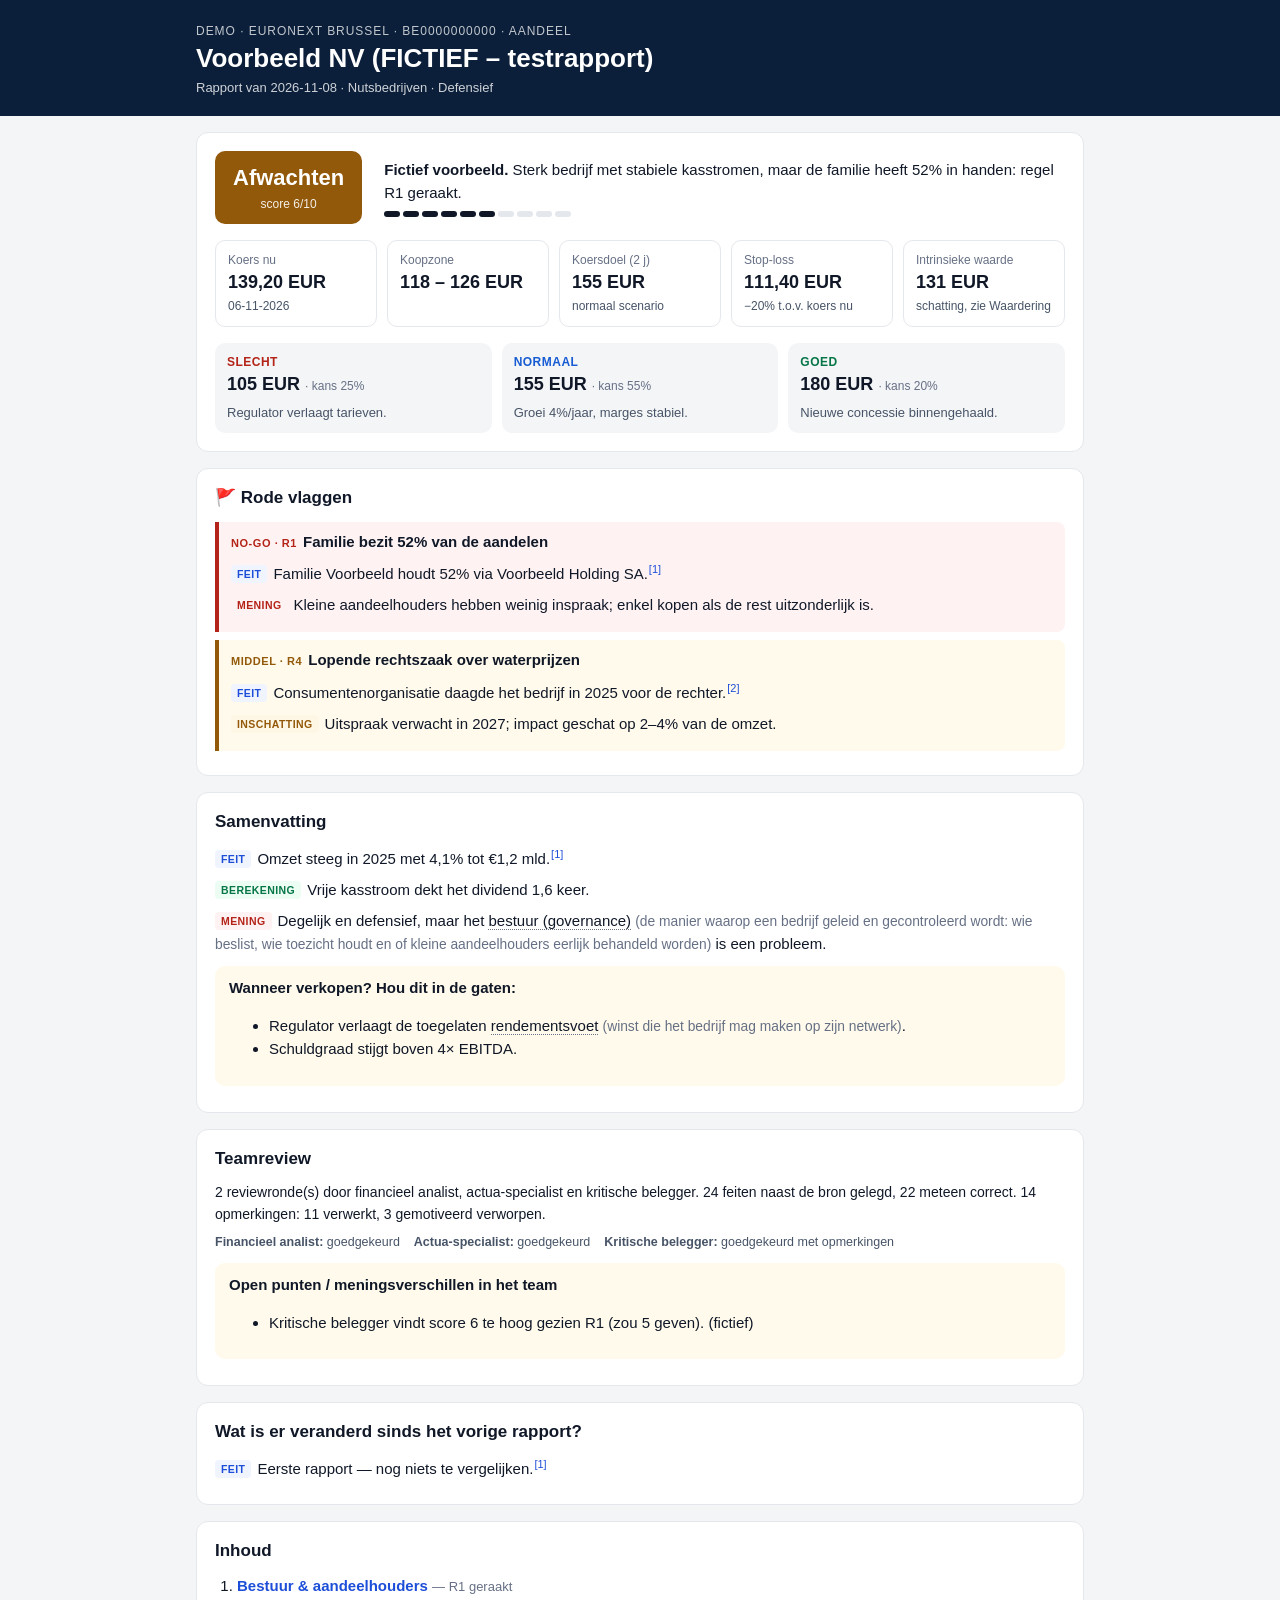
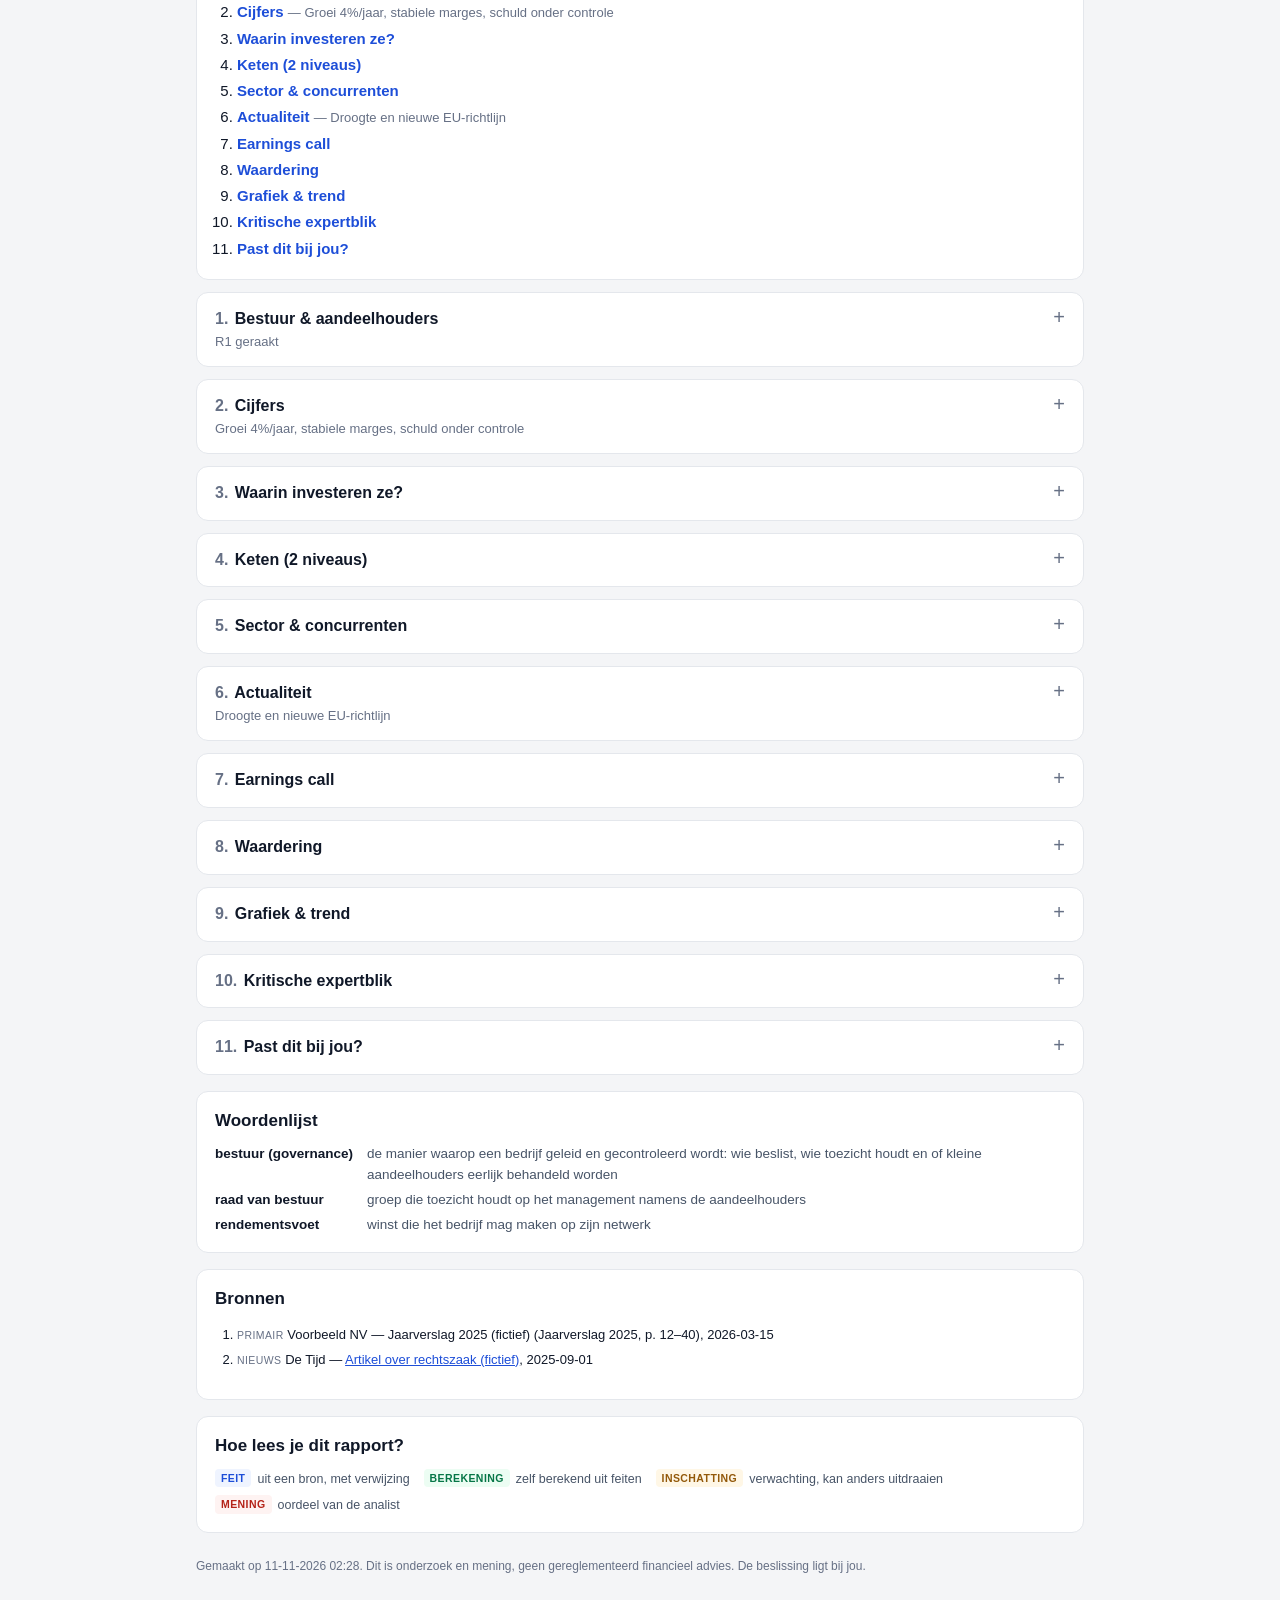
==== voorbeelden/demo/rapport.html @ fdcf8feb "Woordenlijst-bug hersteld (tabelrijen werden als termen gelezen); feedback Sofina genoteerd; voorste" ====
<!doctype html>
<html lang="nl">
<head>
<meta charset="utf-8">
<meta name="viewport" content="width=device-width, initial-scale=1">
<title>Voorbeeld NV (FICTIEF – testrapport) – rapport 2026-11-08</title>
<style>:root {
  --bg: #f4f5f7;
  --vlak: #ffffff;
  --inkt: #101828;
  --inkt-2: #475467;
  --inkt-3: #667085;
  --rand: #e4e7ec;
  --kop: #0b1f3a;
  --accent: #1d4ed8;
  --feit: #1d4ed8;      --feit-bg: #eff4ff;
  --berek: #067647;     --berek-bg: #ecfdf3;
  --inschat: #93590a;   --inschat-bg: #fff7e6;
  --mening: #b42318;    --mening-bg: #fef3f2;
  --kopen: #067647; --houden: #175cd3; --verkopen: #b42318; --afwachten: #93590a; --onvoldoende: #475467;
  --nogo: #b42318; --hoog: #c4320a; --middel: #93590a; --info: #475467;
  --g-raster: #eaecf0; --g-as: #667085;
}
* { box-sizing: border-box; }
html { -webkit-text-size-adjust: 100%; }
body {
  margin: 0; background: var(--bg); color: var(--inkt);
  font: 15px/1.55 -apple-system, BlinkMacSystemFont, "Segoe UI", Roboto, "Helvetica Neue", Arial, sans-serif;
  font-variant-numeric: tabular-nums;
}
a { color: var(--accent); }
.pagina { max-width: 920px; margin: 0 auto; padding: 0 16px 48px; }

/* Kop */
.kop { background: var(--kop); color: #fff; padding: 22px 0 18px; }
.kop .pagina { padding-bottom: 0; }
.kop .ticker { font-size: 12px; letter-spacing: .08em; text-transform: uppercase; opacity: .75; }
.kop h1 { margin: 2px 0 4px; font-size: 26px; line-height: 1.2; font-weight: 650; }
.kop .sub { font-size: 13px; opacity: .8; }

/* Adviesblok */
.advies { display: grid; grid-template-columns: auto 1fr; gap: 16px 22px; align-items: center;
  background: var(--vlak); border: 1px solid var(--rand); border-radius: 12px; padding: 18px; margin-top: -1px; margin-top: 16px; }
.oordeel { font-size: 22px; font-weight: 700; color: #fff; padding: 10px 18px; border-radius: 10px; text-align: center; min-width: 140px; }
.oordeel small { display: block; font-size: 12px; font-weight: 500; opacity: .9; }
.oordeel.Kopen { background: var(--kopen); } .oordeel.Houden { background: var(--houden); }
.oordeel.Verkopen { background: var(--verkopen); } .oordeel.Afwachten { background: var(--afwachten); }
.oordeel.Onvoldoende { background: var(--onvoldoende); }
.advies .reden { font-size: 15px; }
.score { display: flex; gap: 3px; margin-top: 6px; }
.score i { width: 16px; height: 6px; border-radius: 3px; background: var(--rand); }
.score i.aan { background: var(--inkt); }
.cijferrij { grid-column: 1 / -1; display: grid; grid-template-columns: repeat(auto-fit, minmax(130px, 1fr)); gap: 10px; }
.tegel { border: 1px solid var(--rand); border-radius: 10px; padding: 10px 12px; }
.tegel .n { font-size: 12px; color: var(--inkt-3); }
.tegel .w { font-size: 18px; font-weight: 650; }
.tegel .t { font-size: 12px; color: var(--inkt-2); }
.scenarios { grid-column: 1 / -1; display: grid; grid-template-columns: repeat(3, 1fr); gap: 10px; }
.scenario { border-radius: 10px; padding: 10px 12px; background: var(--bg); }
.scenario .n { font-size: 12px; font-weight: 650; text-transform: uppercase; letter-spacing: .04em; }
.scenario.Slecht .n { color: var(--verkopen); } .scenario.Normaal .n { color: var(--houden); } .scenario.Goed .n { color: var(--kopen); }
.scenario .w { font-size: 18px; font-weight: 650; }
.scenario p { margin: 4px 0 0; font-size: 13px; color: var(--inkt-2); }

/* Blokken */
.kaart { background: var(--vlak); border: 1px solid var(--rand); border-radius: 12px; padding: 16px 18px; margin-top: 16px; }
.kaart > h2 { margin: 0 0 10px; font-size: 17px; }
.vlaggen .vlag { border-left: 4px solid var(--info); padding: 8px 12px; margin: 8px 0; background: #fafafa; border-radius: 0 8px 8px 0; }
.vlag.nogo { border-color: var(--nogo); background: #fef3f2; } .vlag.hoog { border-color: var(--hoog); background: #fff6ed; }
.vlag.middel { border-color: var(--middel); background: #fffaeb; }
.vlag .t { font-weight: 650; }
.vlag .e { font-size: 11px; font-weight: 700; text-transform: uppercase; letter-spacing: .05em; margin-right: 6px; }
.vlag.nogo .e { color: var(--nogo); } .vlag.hoog .e { color: var(--hoog); } .vlag.middel .e { color: var(--middel); } .vlag.info .e { color: var(--info); }
.geen-vlag { color: var(--berek); font-weight: 600; }

details.sectie { background: var(--vlak); border: 1px solid var(--rand); border-radius: 12px; margin-top: 12px; }
details.sectie > summary { cursor: pointer; list-style: none; padding: 14px 18px; font-weight: 650; font-size: 16px; display: flex; justify-content: space-between; gap: 12px; }
details.sectie > summary::-webkit-details-marker { display: none; }
details.sectie > summary::after { content: "+"; color: var(--inkt-3); font-weight: 400; font-size: 20px; line-height: 1; }
details.sectie[open] > summary::after { content: "–"; }
details.sectie > summary .kort { font-weight: 400; font-size: 13px; color: var(--inkt-3); display: block; }
details.sectie .inhoud { padding: 0 18px 16px; }

p.blok, li.blok { margin: 8px 0; }
ul.blokken { padding-left: 0; list-style: none; margin: 8px 0; }
ul.blokken li { padding-left: 0; }
.lab { display: inline-block; font-size: 10.5px; font-weight: 700; letter-spacing: .04em; text-transform: uppercase;
  padding: 1px 6px; border-radius: 4px; margin-right: 6px; vertical-align: 1px; }
.lab.feit { color: var(--feit); background: var(--feit-bg); }
.lab.berekening { color: var(--berek); background: var(--berek-bg); }
.lab.inschatting { color: var(--inschat); background: var(--inschat-bg); }
.lab.mening { color: var(--mening); background: var(--mening-bg); }
.blok.mening, .blok.inschatting { font-style: normal; }
a.ref { font-size: 11px; vertical-align: super; text-decoration: none; margin-left: 1px; }
a.ref::before { content: "["; } a.ref::after { content: "]"; }
.term { border-bottom: 1px dotted var(--inkt-3); }
.uitleg { color: var(--inkt-3); font-size: .92em; }
.kader { border-radius: 10px; padding: 10px 14px; margin: 10px 0; background: var(--feit-bg); }
.kader.waarschuwing { background: #fffaeb; } .kader.mening { background: var(--mening-bg); }
.kader .t { font-weight: 650; }
.kerncijfers { display: grid; grid-template-columns: repeat(auto-fit, minmax(150px, 1fr)); gap: 10px; margin: 10px 0; }
.trend.op { color: var(--berek); } .trend.neer { color: var(--mening); } .trend.gelijk { color: var(--inkt-3); }

table { border-collapse: collapse; width: 100%; font-size: 13.5px; }
th, td { text-align: right; padding: 6px 8px; border-bottom: 1px solid var(--rand); white-space: nowrap; }
th:first-child, td:first-child { text-align: left; white-space: normal; }
th { font-weight: 600; color: var(--inkt-2); font-size: 12.5px; }
.tabelwrap { overflow-x: auto; margin: 10px 0; }
.tabel-titel, .grafiek-titel { font-weight: 650; font-size: 14px; margin: 14px 0 4px; }
.bijschrift { font-size: 12px; color: var(--inkt-3); margin-top: 2px; }

/* Grafieken */
.grafiek-svg { width: 100%; max-width: 640px; height: auto; display: block; }
.g-raster { stroke: var(--g-raster); stroke-width: 1; }
.g-nul { stroke: var(--inkt-3); stroke-width: 1; }
.g-as { fill: var(--g-as); font-size: 13px; }
.g-ref { fill: var(--inkt-2); font-size: 13px; }
.g-legende { display: flex; flex-wrap: wrap; gap: 14px; font-size: 12.5px; color: var(--inkt-2); margin-top: 4px; }
.g-legende i { display: inline-block; width: 10px; height: 10px; border-radius: 3px; margin-right: 5px; vertical-align: -1px; }
details.g-tabel summary { font-size: 12px; color: var(--accent); cursor: pointer; margin-top: 4px; }

/* Bronnen */
ol.bronnen { padding-left: 22px; font-size: 13px; }
ol.bronnen li { margin: 4px 0; word-break: break-word; }
ol.bronnen .type { font-size: 10.5px; text-transform: uppercase; color: var(--inkt-3); letter-spacing: .04em; }
.legende-labels { font-size: 12.5px; color: var(--inkt-2); display: flex; flex-wrap: wrap; gap: 6px 14px; }
.voet { font-size: 12px; color: var(--inkt-3); margin-top: 24px; }

@media (max-width: 600px) {
  body { font-size: 14.5px; }
  .kop h1 { font-size: 22px; }
  .advies { grid-template-columns: 1fr; }
  .oordeel { min-width: 0; }
  .scenarios { grid-template-columns: 1fr; }
  .kaart, details.sectie > summary, details.sectie .inhoud { padding-left: 14px; padding-right: 14px; }
}
@media print {
  body { background: #fff; font-size: 11.5px; }
  .kop { -webkit-print-color-adjust: exact; print-color-adjust: exact; }
  .kaart, details.sectie, .advies { border-color: #d0d5dd; }
  .kop { margin: 0; }
  details.g-tabel { display: none; }
  .pagina { max-width: none; }
}

/* Structuur */
.tussentitel { font-size: 14.5px; margin: 18px 0 6px; padding-bottom: 4px; border-bottom: 1px solid var(--rand); color: var(--kop); }
details.sectie > summary .nr { color: var(--inkt-3); font-weight: 600; margin-right: 2px; }
.inhoudstafel ol { margin: 0; padding-left: 22px; }
.inhoudstafel li { margin: 3px 0; }
.inhoudstafel a { text-decoration: none; font-weight: 600; }
.inhoudstafel .kort { color: var(--inkt-3); font-size: 13px; }
@media print {
  .kaart > h2, .tussentitel, .grafiek-titel, .tabel-titel { break-after: avoid; }
  details.sectie > summary { font-size: 17px; border-bottom: 2px solid var(--kop); margin: 0 18px; padding: 14px 0 6px; }
  details.sectie > summary::after { content: none; }
  details.sectie .inhoud { padding-top: 8px; }
  p, li { orphans: 1; widows: 1; }
}
dl.woorden { margin: 0; display: grid; grid-template-columns: max-content 1fr; gap: 4px 14px; font-size: 13.5px; }
dl.woorden dt { font-weight: 650; } dl.woorden dd { margin: 0; color: var(--inkt-2); }
@media (max-width: 600px) { dl.woorden { grid-template-columns: 1fr; } dl.woorden dd { margin-bottom: 6px; } }
</style>
</head>
<body><header class="kop"><div class="pagina">
  <div class="ticker">DEMO · Euronext Brussel · BE0000000000 · AANDEEL</div>
  <h1>Voorbeeld NV (FICTIEF – testrapport)</h1>
  <div class="sub">Rapport van 2026-11-08 · Nutsbedrijven · Defensief</div>
</div></header>

<main class="pagina">
  <section class="advies">
    <div class="oordeel Afwachten">Afwachten<small>score 6/10</small></div>
    <div>
      <div class="reden"><strong>Fictief voorbeeld.</strong> Sterk bedrijf met stabiele kasstromen, maar de familie heeft 52% in handen: regel R1 geraakt.</div><div class="score" aria-label="score 6 op 10"><i class="aan"></i><i class="aan"></i><i class="aan"></i><i class="aan"></i><i class="aan"></i><i class="aan"></i><i class=""></i><i class=""></i><i class=""></i><i class=""></i></div>
    </div>
    <div class="cijferrij"><div class="tegel"><div class="n">Koers nu</div><div class="w">139,20 EUR</div><div class="t">06-11-2026</div></div><div class="tegel"><div class="n">Koopzone</div><div class="w">118 – 126 EUR</div></div><div class="tegel"><div class="n">Koersdoel (2 j)</div><div class="w">155 EUR</div><div class="t">normaal scenario</div></div><div class="tegel"><div class="n">Stop-loss</div><div class="w">111,40 EUR</div><div class="t">−20% t.o.v. koers nu</div></div><div class="tegel"><div class="n">Intrinsieke waarde</div><div class="w">131 EUR</div><div class="t">schatting, zie Waardering</div></div>
    </div>
    <div class="scenarios">
      <div class="scenario Slecht"><div class="n">Slecht</div><div class="w">105 EUR <small style="font-size:12px;font-weight:500;color:var(--inkt-3)">· kans 25%</small></div><p>Regulator verlaagt tarieven.</p></div>
      <div class="scenario Normaal"><div class="n">Normaal</div><div class="w">155 EUR <small style="font-size:12px;font-weight:500;color:var(--inkt-3)">· kans 55%</small></div><p>Groei 4%/jaar, marges stabiel.</p></div>
      <div class="scenario Goed"><div class="n">Goed</div><div class="w">180 EUR <small style="font-size:12px;font-weight:500;color:var(--inkt-3)">· kans 20%</small></div><p>Nieuwe concessie binnengehaald.</p></div>
    </div>
  </section>

  <section class="pdf-blok kaart vlaggen">
    <h2>🚩 Rode vlaggen</h2>
      <div class="vlag nogo">
        <div><span class="e">No-go · R1</span><span class="t">Familie bezit 52% van de aandelen</span></div><p class="blok feit"><span class="lab feit">Feit</span>Familie Voorbeeld houdt 52% via Voorbeeld Holding SA.<a class="ref" href="#bron-1">1</a></p><p class="blok mening"><span class="lab mening">Mening</span>Kleine aandeelhouders hebben weinig inspraak; enkel kopen als de rest uitzonderlijk is.</p>
      </div>
      <div class="vlag middel">
        <div><span class="e">Middel · R4</span><span class="t">Lopende rechtszaak over waterprijzen</span></div><p class="blok feit"><span class="lab feit">Feit</span>Consumentenorganisatie daagde het bedrijf in 2025 voor de rechter.<a class="ref" href="#bron-2">2</a></p><p class="blok inschatting"><span class="lab inschatting">Inschatting</span>Uitspraak verwacht in 2027; impact geschat op 2–4% van de omzet.</p>
      </div>
  </section>

  <section class="pdf-blok kaart">
    <h2>Samenvatting</h2><p class="blok feit"><span class="lab feit">Feit</span>Omzet steeg in 2025 met 4,1% tot €1,2 mld.<a class="ref" href="#bron-1">1</a></p><p class="blok berekening"><span class="lab berekening">Berekening</span>Vrije kasstroom dekt het dividend 1,6 keer.</p><p class="blok mening"><span class="lab mening">Mening</span>Degelijk en defensief, maar het <span class="term">bestuur (governance)</span> <span class="uitleg">(de manier waarop een bedrijf geleid en gecontroleerd wordt: wie beslist, wie toezicht houdt en of kleine aandeelhouders eerlijk behandeld worden)</span> is een probleem.</p>
    <div class="kader waarschuwing"><div class="t">Wanneer verkopen? Hou dit in de gaten:</div>
      <ul><li>Regulator verlaagt de toegelaten <span class="term">rendementsvoet</span> <span class="uitleg">(winst die het bedrijf mag maken op zijn netwerk)</span>.</li><li>Schuldgraad stijgt boven 4× EBITDA.</li></ul></div>
  </section>
  <section class="pdf-blok kaart">
    <h2>Teamreview</h2>
    <p class="blok" style="font-size:14px">2 reviewronde(s) door financieel analist, actua-specialist en kritische belegger. 24 feiten naast de bron gelegd, 22 meteen correct.
    14 opmerkingen: 11 verwerkt, 3 gemotiveerd verworpen.</p>
    <div class="legende-labels"><span><strong>Financieel analist:</strong> goedgekeurd</span><span><strong>Actua-specialist:</strong> goedgekeurd</span><span><strong>Kritische belegger:</strong> goedgekeurd met opmerkingen</span></div>
    <div class="kader waarschuwing"><div class="t">Open punten / meningsverschillen in het team</div><ul><li>Kritische belegger vindt score 6 te hoog gezien R1 (zou 5 geven). (fictief)</li></ul></div>
  </section>
  <section class="pdf-blok kaart">
    <h2>Wat is er veranderd sinds het vorige rapport?</h2><p class="blok feit"><span class="lab feit">Feit</span>Eerste rapport — nog niets te vergelijken.<a class="ref" href="#bron-1">1</a></p>
  </section>

  <nav class="pdf-blok kaart inhoudstafel">
    <h2>Inhoud</h2>
    <ol><li><a href="#bestuur">Bestuur &amp; aandeelhouders</a> <span class="kort">— R1 geraakt</span></li><li><a href="#cijfers">Cijfers</a> <span class="kort">— Groei 4%/jaar, stabiele marges, schuld onder controle</span></li><li><a href="#investeringen">Waarin investeren ze?</a></li><li><a href="#keten">Keten (2 niveaus)</a></li><li><a href="#sector">Sector &amp; concurrenten</a></li><li><a href="#actualiteit">Actualiteit</a> <span class="kort">— Droogte en nieuwe EU-richtlijn</span></li><li><a href="#earnings_call">Earnings call</a></li><li><a href="#waardering">Waardering</a></li><li><a href="#techniek">Grafiek &amp; trend</a></li><li><a href="#expert">Kritische expertblik</a></li><li><a href="#profiel">Past dit bij jou?</a></li>
    </ol>
  </nav>
  <details class="sectie pdf-blok" id="bestuur">
    <summary><span><span class="nr">1.</span> Bestuur &amp; aandeelhouders<span class="kort">R1 geraakt</span></span></summary>
    <div class="inhoud">
        <div class="tabel-titel">Aandeelhoudersstructuur<a class="ref" href="#bron-1">1</a></div>
        <div class="tabelwrap"><table>
          <thead><tr><th>Aandeelhouder</th><th>Kapitaal %</th><th>Stemrecht %</th></tr></thead>
          <tbody><tr><td>Familie Voorbeeld<div class="bijschrift">via Voorbeeld Holding SA</div></td><td>52</td><td>52</td></tr><tr><td>Eigen aandelen</td><td>3,10</td><td>0</td></tr><tr><td>Vrij verhandelbaar</td><td>44,90</td><td></td></tr></tbody>
        </table></div><div class="kader waarschuwing"><div class="t">Regel R1 (> 49%): GERAAKT</div>Grootste aandeelhouder 52% · top 3 samen 52% kapitaal / 52% stemrecht.</div><p class="blok">De familie controleert het bedrijf via een niet-genoteerde holding.</p><p class="blok feit"><span class="lab feit">Feit</span>CEO-vergoeding €2,1 mln in 2025 (+5%).<a class="ref" href="#bron-1">1</a></p><p class="blok feit"><span class="lab feit">Feit</span>De <span class="term">raad van bestuur</span> <span class="uitleg">(groep die toezicht houdt op het management namens de aandeelhouders)</span> telt 3 onafhankelijke leden. (fictief)<a class="ref" href="#bron-1">1</a></p>
    </div>
  </details>
  <details class="sectie pdf-blok" id="cijfers">
    <summary><span><span class="nr">2.</span> Cijfers<span class="kort">Groei 4%/jaar, stabiele marges, schuld onder controle</span></span></summary>
    <div class="inhoud"><p class="blok mening"><span class="lab mening">Mening</span><strong>Kern:</strong> voorspelbaar bedrijf met trage maar stabiele groei. (fictief)</p><h3 class="tussentitel pdf-blok pdf-klein">Omzet &amp; groei</h3><div class="kerncijfers">
      <div class="tegel">
        <div class="n">Omzet 2025</div>
        <div class="w">€1,2 mld <span class="trend op">▲</span><a class="ref" href="#bron-1">1</a></div><div class="t"><span class="lab feit">Feit</span>+4,1%</div>
      </div>
      <div class="tegel">
        <div class="n">Nettomarge</div>
        <div class="w">14% <span class="trend gelijk">▬</span></div><div class="t"><span class="lab berekening">Berekening</span>winst / omzet</div>
      </div>
    </div><div class="grafiek-blok">
    <div class="grafiek-titel">Omzet en nettowinst (mln EUR)<a class="ref" href="#bron-1">1</a></div>
    <svg viewBox="0 0 480 270" role="img" aria-label="Omzet en nettowinst (mln EUR)" class="grafiek-svg"><line x1="52" x2="470" y1="240.0" y2="240.0" class="g-raster"/><text x="46" y="244.0" text-anchor="end" class="g-as">-250</text><line x1="52" x2="470" y1="202.0" y2="202.0" class="g-raster"/><text x="46" y="206.0" text-anchor="end" class="g-as">0</text><line x1="52" x2="470" y1="164.0" y2="164.0" class="g-raster"/><text x="46" y="168.0" text-anchor="end" class="g-as">250</text><line x1="52" x2="470" y1="126.0" y2="126.0" class="g-raster"/><text x="46" y="130.0" text-anchor="end" class="g-as">500</text><line x1="52" x2="470" y1="88.0" y2="88.0" class="g-raster"/><text x="46" y="92.0" text-anchor="end" class="g-as">750</text><line x1="52" x2="470" y1="50.0" y2="50.0" class="g-raster"/><text x="46" y="54.0" text-anchor="end" class="g-as">1 000</text><line x1="52" x2="470" y1="12.0" y2="12.0" class="g-raster"/><text x="46" y="16.0" text-anchor="end" class="g-as">1 250</text><line x1="52" x2="470" y1="202.0" y2="202.0" class="g-nul"/><path d="M64.8,202.0 V52.5 Q64.8,48.5 68.8,48.5 H88.8 Q92.8,48.5 92.8,52.5 V202.0 Z" fill="#2a78d6"><title>Omzet 2021: 1 010 mln EUR</title></path><path d="M94.8,202.0 V183.2 Q94.8,179.2 98.8,179.2 H118.8 Q122.8,179.2 122.8,183.2 V202.0 Z" fill="#eb6834"><title>Nettowinst 2021: 150 mln EUR</title></path><path d="M148.4,202.0 V44.9 Q148.4,40.9 152.4,40.9 H172.4 Q176.4,40.9 176.4,44.9 V202.0 Z" fill="#2a78d6"><title>Omzet 2022: 1 060 mln EUR</title></path><path d="M178.4,202.0 V202.0 Q178.4,205.0 181.4,205.0 H203.4 Q206.4,205.0 206.4,202.0 V202.0 Z" fill="#eb6834"><title>Nettowinst 2022: -20 mln EUR</title></path><path d="M232.0,202.0 V38.0 Q232.0,34.0 236.0,34.0 H256.0 Q260.0,34.0 260.0,38.0 V202.0 Z" fill="#2a78d6"><title>Omzet 2023: 1 105 mln EUR</title></path><path d="M262.0,202.0 V181.7 Q262.0,177.7 266.0,177.7 H286.0 Q290.0,177.7 290.0,181.7 V202.0 Z" fill="#eb6834"><title>Nettowinst 2023: 160 mln EUR</title></path><path d="M315.6,202.0 V30.7 Q315.6,26.7 319.6,26.7 H339.6 Q343.6,26.7 343.6,30.7 V202.0 Z" fill="#2a78d6"><title>Omzet 2024: 1 153 mln EUR</title></path><path d="M345.6,202.0 V180.9 Q345.6,176.9 349.6,176.9 H369.6 Q373.6,176.9 373.6,180.9 V202.0 Z" fill="#eb6834"><title>Nettowinst 2024: 165 mln EUR</title></path><path d="M399.2,202.0 V23.6 Q399.2,19.6 403.2,19.6 H423.2 Q427.2,19.6 427.2,23.6 V202.0 Z" fill="#2a78d6"><title>Omzet 2025: 1 200 mln EUR</title></path><path d="M429.2,202.0 V180.5 Q429.2,176.5 433.2,176.5 H453.2 Q457.2,176.5 457.2,180.5 V202.0 Z" fill="#eb6834"><title>Nettowinst 2025: 168 mln EUR</title></path><text x="93.8" y="258" text-anchor="middle" class="g-as">2021</text><text x="177.4" y="258" text-anchor="middle" class="g-as">2022</text><text x="261.0" y="258" text-anchor="middle" class="g-as">2023</text><text x="344.6" y="258" text-anchor="middle" class="g-as">2024</text><text x="428.2" y="258" text-anchor="middle" class="g-as">2025</text></svg><div class="g-legende"><span><i style="background:#2a78d6"></i>Omzet</span><span><i style="background:#eb6834"></i>Nettowinst</span></div><details class="g-tabel"><summary>Toon als tabel</summary><table><thead><tr><th></th><th>Omzet</th><th>Nettowinst</th></tr></thead><tbody><tr><td>2021</td><td>1 010 mln EUR</td><td>150 mln EUR</td></tr><tr><td>2022</td><td>1 060 mln EUR</td><td>-20 mln EUR</td></tr><tr><td>2023</td><td>1 105 mln EUR</td><td>160 mln EUR</td></tr><tr><td>2024</td><td>1 153 mln EUR</td><td>165 mln EUR</td></tr><tr><td>2025</td><td>1 200 mln EUR</td><td>168 mln EUR</td></tr></tbody></table></details>
    <div class="bijschrift"></div>
    </div><p class="blok feit"><span class="lab feit">Feit</span>Gereguleerde activiteiten zijn 80% van de omzet. (fictief)<a class="ref" href="#bron-1">1</a></p><h3 class="tussentitel pdf-blok pdf-klein">Winstgevendheid</h3><p class="blok berekening"><span class="lab berekening">Berekening</span>EBITDA-marge 38% in 2025, 37% in 2024. (fictief)</p><p class="blok feit"><span class="lab feit">Feit</span>Nettowinst €168 mln. (fictief)<a class="ref" href="#bron-1">1</a></p><h3 class="tussentitel pdf-blok pdf-klein">Kasstroom</h3><div class="tabel-titel">Kerncijfers<a class="ref" href="#bron-1">1</a></div><div class="tabelwrap"><table>
      <thead><tr><th>(mln EUR)</th><th>2024</th><th>2025</th></tr></thead>
      <tbody><tr><td>Omzet</td><td>1 153</td><td>1 200</td></tr><tr><td>Vrije kasstroom</td><td>210</td><td>231</td></tr></tbody>
    </table></div><div class="bijschrift">Bron: jaarverslag 2025.</div><p class="blok berekening"><span class="lab berekening">Berekening</span>Vrije kasstroom groeide 10%. (fictief)</p><h3 class="tussentitel pdf-blok pdf-klein">Schulden</h3><p class="blok feit"><span class="lab feit">Feit</span>Netto schuld €2,1 mld, 3,2× EBITDA. (fictief)<a class="ref" href="#bron-1">1</a></p><p class="blok mening"><span class="lab mening">Mening</span>Beheersbaar voor een nutsbedrijf.</p><h3 class="tussentitel pdf-blok pdf-klein">Vergoeding aandeelhouders</h3><p class="blok feit"><span class="lab feit">Feit</span>Dividend €4,20 per aandeel (+3%). (fictief)<a class="ref" href="#bron-1">1</a></p>
    </div>
  </details>
  <details class="sectie pdf-blok" id="investeringen">
    <summary><span><span class="nr">3.</span> Waarin investeren ze?</span></summary>
    <div class="inhoud"><p class="blok feit"><span class="lab feit">Feit</span>Capex €340 mln, waarvan 60% in netvervanging.<a class="ref" href="#bron-1">1</a></p><p class="blok berekening"><span class="lab berekening">Berekening</span>72% van de winst wordt geherinvesteerd.</p>
    </div>
  </details>
  <details class="sectie pdf-blok" id="keten">
    <summary><span><span class="nr">4.</span> Keten (2 niveaus)</span></summary>
    <div class="inhoud"><ul class="blokken">
      <li class="blok feit"><span class="lab feit">Feit</span>Leverancier pompen: Fictief Pumps AG.<a class="ref" href="#bron-1">1</a></li>
    </ul>
    </div>
  </details>
  <details class="sectie pdf-blok" id="sector">
    <summary><span><span class="nr">5.</span> Sector &amp; concurrenten</span></summary>
    <div class="inhoud"><p class="blok mening"><span class="lab mening">Mening</span>Sector is defensief; weinig groei, wel voorspelbaar.</p>
    </div>
  </details>
  <details class="sectie pdf-blok" id="actualiteit">
    <summary><span><span class="nr">6.</span> Actualiteit<span class="kort">Droogte en nieuwe EU-richtlijn</span></span></summary>
    <div class="inhoud"><h3 class="tussentitel pdf-blok pdf-klein">Verleden</h3><p class="blok feit"><span class="lab feit">Feit</span>Gebeurtenis 1 uit het verleden met impact op de kosten. (fictief)<a class="ref" href="#bron-2">2</a></p><p class="blok feit"><span class="lab feit">Feit</span>Gebeurtenis 2 uit het verleden met impact op de kosten. (fictief)<a class="ref" href="#bron-2">2</a></p><p class="blok feit"><span class="lab feit">Feit</span>Gebeurtenis 3 uit het verleden met impact op de kosten. (fictief)<a class="ref" href="#bron-2">2</a></p><p class="blok feit"><span class="lab feit">Feit</span>Gebeurtenis 4 uit het verleden met impact op de kosten. (fictief)<a class="ref" href="#bron-2">2</a></p><p class="blok feit"><span class="lab feit">Feit</span>Gebeurtenis 5 uit het verleden met impact op de kosten. (fictief)<a class="ref" href="#bron-2">2</a></p><h3 class="tussentitel pdf-blok pdf-klein">Nu</h3><p class="blok feit"><span class="lab feit">Feit</span>Actueel feit 1. (fictief)<a class="ref" href="#bron-2">2</a></p><p class="blok feit"><span class="lab feit">Feit</span>Actueel feit 2. (fictief)<a class="ref" href="#bron-2">2</a></p><p class="blok feit"><span class="lab feit">Feit</span>Actueel feit 3. (fictief)<a class="ref" href="#bron-2">2</a></p><p class="blok feit"><span class="lab feit">Feit</span>Actueel feit 4. (fictief)<a class="ref" href="#bron-2">2</a></p><p class="blok feit"><span class="lab feit">Feit</span>Actueel feit 5. (fictief)<a class="ref" href="#bron-2">2</a></p><h3 class="tussentitel pdf-blok pdf-klein">Komende 2 jaar</h3><p class="blok inschatting"><span class="lab inschatting">Inschatting</span>Mogelijke ontwikkeling 1 met uitleg waarom dit relevant kan zijn voor de marges. (fictief)</p><p class="blok inschatting"><span class="lab inschatting">Inschatting</span>Mogelijke ontwikkeling 2 met uitleg waarom dit relevant kan zijn voor de marges. (fictief)</p><p class="blok inschatting"><span class="lab inschatting">Inschatting</span>Mogelijke ontwikkeling 3 met uitleg waarom dit relevant kan zijn voor de marges. (fictief)</p><p class="blok inschatting"><span class="lab inschatting">Inschatting</span>Mogelijke ontwikkeling 4 met uitleg waarom dit relevant kan zijn voor de marges. (fictief)</p><p class="blok inschatting"><span class="lab inschatting">Inschatting</span>Mogelijke ontwikkeling 5 met uitleg waarom dit relevant kan zijn voor de marges. (fictief)</p><p class="blok inschatting"><span class="lab inschatting">Inschatting</span>Mogelijke ontwikkeling 6 met uitleg waarom dit relevant kan zijn voor de marges. (fictief)</p><p class="blok inschatting"><span class="lab inschatting">Inschatting</span>Mogelijke ontwikkeling 7 met uitleg waarom dit relevant kan zijn voor de marges. (fictief)</p>
    </div>
  </details>
  <details class="sectie pdf-blok" id="earnings_call">
    <summary><span><span class="nr">7.</span> Earnings call</span></summary>
    <div class="inhoud"><p class="blok mening"><span class="lab mening">Mening</span>Management klonk zelfzeker, maar ontweek vragen over de rechtszaak.</p>
    </div>
  </details>
  <details class="sectie pdf-blok" id="waardering">
    <summary><span><span class="nr">8.</span> Waardering</span></summary>
    <div class="inhoud"><p class="blok berekening"><span class="lab berekening">Berekening</span>DCF met 6% disconteringsvoet geeft €131 per aandeel.</p>
    </div>
  </details>
  <details class="sectie pdf-blok" id="techniek">
    <summary><span><span class="nr">9.</span> Grafiek &amp; trend</span></summary>
    <div class="inhoud"><div class="grafiek-blok">
    <div class="grafiek-titel">Koers – 5 jaar (fictief)</div>
    <svg viewBox="0 0 480 270" role="img" aria-label="Koers – 5 jaar (fictief)" class="grafiek-svg"><line x1="52" x2="470" y1="240.0" y2="240.0" class="g-raster"/><text x="46" y="244.0" text-anchor="end" class="g-as">80</text><line x1="52" x2="470" y1="184.6" y2="184.6" class="g-raster"/><text x="46" y="188.6" text-anchor="end" class="g-as">100</text><line x1="52" x2="470" y1="129.2" y2="129.2" class="g-raster"/><text x="46" y="133.2" text-anchor="end" class="g-as">120</text><line x1="52" x2="470" y1="73.8" y2="73.8" class="g-raster"/><text x="46" y="77.8" text-anchor="end" class="g-as">140</text><line x1="52" x2="470" y1="18.4" y2="18.4" class="g-raster"/><text x="46" y="22.4" text-anchor="end" class="g-as">160</text><polyline points="52.0,184.6 53.6,181.1 55.2,177.6 56.8,174.1 58.4,170.7 60.0,167.3 61.6,164.0 63.3,160.7 64.9,157.4 66.5,154.3 68.1,151.2 69.7,148.2 71.3,145.3 72.9,142.6 74.5,139.9 76.1,137.4 77.7,134.9 79.3,132.6 80.9,130.5 82.5,128.5 84.2,126.6 85.8,124.9 87.4,123.4 89.0,122.0 90.6,120.8 92.2,119.7 93.8,118.8 95.4,118.1 97.0,117.5 98.6,117.2 100.2,117.0 101.8,116.9 103.4,117.1 105.1,117.4 106.7,117.8 108.3,118.5 109.9,119.2 111.5,120.2 113.1,121.3 114.7,122.5 116.3,123.9 117.9,125.4 119.5,127.1 121.1,128.9 122.7,130.7 124.3,132.7 126.0,134.8 127.6,137.0 129.2,139.3 130.8,141.7 132.4,144.1 134.0,146.6 135.6,149.1 137.2,151.7 138.8,154.3 140.4,157.0 142.0,159.6 143.6,162.3 145.2,164.9 146.9,167.6 148.5,170.2 150.1,172.8 151.7,175.3 153.3,177.9 154.9,180.3 156.5,182.7 158.1,185.0 159.7,187.1 161.3,189.2 162.9,191.3 164.5,193.2 166.1,195.0 167.8,196.6 169.4,198.1 171.0,199.5 172.6,200.8 174.2,201.9 175.8,202.8 177.4,203.7 179.0,204.3 180.6,204.8 182.2,205.1 183.8,205.2 185.4,205.2 187.0,205.0 188.7,204.7 190.3,204.2 191.9,203.4 193.5,202.6 195.1,201.5 196.7,200.3 198.3,198.9 199.9,197.4 201.5,195.7 203.1,193.9 204.7,191.9 206.3,189.8 207.9,187.5 209.6,185.1 211.2,182.5 212.8,179.9 214.4,177.1 216.0,174.2 217.6,171.3 219.2,168.2 220.8,165.1 222.4,161.8 224.0,158.5 225.6,155.2 227.2,151.8 228.8,148.4 230.5,144.9 232.1,141.4 233.7,137.9 235.3,134.4 236.9,131.0 238.5,127.5 240.1,124.1 241.7,120.7 243.3,117.3 244.9,114.0 246.5,110.8 248.1,107.6 249.7,104.5 251.4,101.5 253.0,98.6 254.6,95.8 256.2,93.1 257.8,90.6 259.4,88.2 261.0,85.9 262.6,83.7 264.2,81.7 265.8,79.8 267.4,78.1 269.0,76.5 270.6,75.1 272.3,73.9 273.9,72.8 275.5,71.9 277.1,71.2 278.7,70.6 280.3,70.2 281.9,70.0 283.5,69.9 285.1,70.0 286.7,70.3 288.3,70.8 289.9,71.4 291.5,72.2 293.2,73.1 294.8,74.2 296.4,75.4 298.0,76.8 299.6,78.3 301.2,79.9 302.8,81.7 304.4,83.6 306.0,85.5 307.6,87.6 309.2,89.8 310.8,92.1 312.4,94.4 314.1,96.9 315.7,99.3 317.3,101.9 318.9,104.5 320.5,107.1 322.1,109.7 323.7,112.4 325.3,115.0 326.9,117.7 328.5,120.3 330.1,123.0 331.7,125.6 333.3,128.1 335.0,130.6 336.6,133.1 338.2,135.4 339.8,137.7 341.4,139.9 343.0,142.1 344.6,144.1 346.2,146.0 347.8,147.8 349.4,149.5 351.0,151.0 352.6,152.4 354.2,153.7 355.9,154.8 357.5,155.8 359.1,156.6 360.7,157.2 362.3,157.7 363.9,158.1 365.5,158.2 367.1,158.2 368.7,158.1 370.3,157.7 371.9,157.2 373.5,156.5 375.1,155.7 376.8,154.6 378.4,153.5 380.0,152.1 381.6,150.6 383.2,148.9 384.8,147.1 386.4,145.1 388.0,143.0 389.6,140.7 391.2,138.3 392.8,135.8 394.4,133.1 396.0,130.4 397.7,127.5 399.3,124.6 400.9,121.5 402.5,118.4 404.1,115.1 405.7,111.9 407.3,108.5 408.9,105.1 410.5,101.7 412.1,98.2 413.7,94.8 415.3,91.3 416.9,87.8 418.6,84.3 420.2,80.8 421.8,77.4 423.4,74.0 425.0,70.6 426.6,67.3 428.2,64.1 429.8,60.9 431.4,57.8 433.0,54.8 434.6,51.9 436.2,49.1 437.8,46.4 439.5,43.8 441.1,41.4 442.7,39.1 444.3,36.9 445.9,34.9 447.5,33.0 449.1,31.2 450.7,29.7 452.3,28.3 453.9,27.0 455.5,25.9 457.1,25.0 458.7,24.2 460.4,23.7 462.0,23.2 463.6,23.0 465.2,22.9 466.8,23.0 468.4,23.3 470.0,23.7" fill="none" stroke="#2a78d6" stroke-width="2" stroke-linejoin="round" stroke-linecap="round"/><circle cx="470.0" cy="23.7" r="4" fill="#2a78d6" stroke="#fff" stroke-width="2"/><line x1="52" x2="470" y1="153.0" y2="153.0" stroke="#52514e" stroke-width="1.2" stroke-dasharray="5 4"/><text x="466" y="148.0" text-anchor="end" class="g-ref">Stop-loss −20%: 111,40</text><rect x="50.4" y="12" width="3.2" height="228" fill="transparent"><title>2021-11-08 — Slotkoers: 100 EUR</title></rect><rect x="53.6" y="12" width="3.2" height="228" fill="transparent"><title>2021-11-22 — Slotkoers: 102,52 EUR</title></rect><rect x="56.8" y="12" width="3.2" height="228" fill="transparent"><title>2021-12-06 — Slotkoers: 105,01 EUR</title></rect><rect x="60.0" y="12" width="3.2" height="228" fill="transparent"><title>2021-12-20 — Slotkoers: 107,44 EUR</title></rect><rect x="63.3" y="12" width="3.2" height="228" fill="transparent"><title>2022-01-03 — Slotkoers: 109,80 EUR</title></rect><rect x="66.5" y="12" width="3.2" height="228" fill="transparent"><title>2022-01-17 — Slotkoers: 112,05 EUR</title></rect><rect x="69.7" y="12" width="3.2" height="228" fill="transparent"><title>2022-01-31 — Slotkoers: 114,17 EUR</title></rect><rect x="72.9" y="12" width="3.2" height="228" fill="transparent"><title>2022-02-14 — Slotkoers: 116,13 EUR</title></rect><rect x="76.1" y="12" width="3.2" height="228" fill="transparent"><title>2022-02-28 — Slotkoers: 117,93 EUR</title></rect><rect x="79.3" y="12" width="3.2" height="228" fill="transparent"><title>2022-03-14 — Slotkoers: 119,53 EUR</title></rect><rect x="82.6" y="12" width="3.2" height="228" fill="transparent"><title>2022-03-28 — Slotkoers: 120,92 EUR</title></rect><rect x="85.8" y="12" width="3.2" height="228" fill="transparent"><title>2022-04-11 — Slotkoers: 122,10 EUR</title></rect><rect x="89.0" y="12" width="3.2" height="228" fill="transparent"><title>2022-04-25 — Slotkoers: 123,04 EUR</title></rect><rect x="92.2" y="12" width="3.2" height="228" fill="transparent"><title>2022-05-09 — Slotkoers: 123,74 EUR</title></rect><rect x="95.4" y="12" width="3.2" height="228" fill="transparent"><title>2022-05-23 — Slotkoers: 124,20 EUR</title></rect><rect x="98.6" y="12" width="3.2" height="228" fill="transparent"><title>2022-06-06 — Slotkoers: 124,41 EUR</title></rect><rect x="101.8" y="12" width="3.2" height="228" fill="transparent"><title>2022-06-20 — Slotkoers: 124,37 EUR</title></rect><rect x="105.1" y="12" width="3.2" height="228" fill="transparent"><title>2022-07-04 — Slotkoers: 124,10 EUR</title></rect><rect x="108.3" y="12" width="3.2" height="228" fill="transparent"><title>2022-07-18 — Slotkoers: 123,59 EUR</title></rect><rect x="111.5" y="12" width="3.2" height="228" fill="transparent"><title>2022-08-01 — Slotkoers: 122,85 EUR</title></rect><rect x="114.7" y="12" width="3.2" height="228" fill="transparent"><title>2022-08-15 — Slotkoers: 121,90 EUR</title></rect><rect x="117.9" y="12" width="3.2" height="228" fill="transparent"><title>2022-08-29 — Slotkoers: 120,76 EUR</title></rect><rect x="121.1" y="12" width="3.2" height="228" fill="transparent"><title>2022-09-12 — Slotkoers: 119,44 EUR</title></rect><rect x="124.4" y="12" width="3.2" height="228" fill="transparent"><title>2022-09-26 — Slotkoers: 117,96 EUR</title></rect><rect x="127.6" y="12" width="3.2" height="228" fill="transparent"><title>2022-10-10 — Slotkoers: 116,35 EUR</title></rect><rect x="130.8" y="12" width="3.2" height="228" fill="transparent"><title>2022-10-24 — Slotkoers: 114,62 EUR</title></rect><rect x="134.0" y="12" width="3.2" height="228" fill="transparent"><title>2022-11-07 — Slotkoers: 112,80 EUR</title></rect><rect x="137.2" y="12" width="3.2" height="228" fill="transparent"><title>2022-11-21 — Slotkoers: 110,92 EUR</title></rect><rect x="140.4" y="12" width="3.2" height="228" fill="transparent"><title>2022-12-05 — Slotkoers: 109,01 EUR</title></rect><rect x="143.6" y="12" width="3.2" height="228" fill="transparent"><title>2022-12-19 — Slotkoers: 107,09 EUR</title></rect><rect x="146.9" y="12" width="3.2" height="228" fill="transparent"><title>2023-01-02 — Slotkoers: 105,19 EUR</title></rect><rect x="150.1" y="12" width="3.2" height="228" fill="transparent"><title>2023-01-16 — Slotkoers: 103,34 EUR</title></rect><rect x="153.3" y="12" width="3.2" height="228" fill="transparent"><title>2023-01-30 — Slotkoers: 101,56 EUR</title></rect><rect x="156.5" y="12" width="3.2" height="228" fill="transparent"><title>2023-02-13 — Slotkoers: 99,87 EUR</title></rect><rect x="159.7" y="12" width="3.2" height="228" fill="transparent"><title>2023-02-27 — Slotkoers: 98,32 EUR</title></rect><rect x="162.9" y="12" width="3.2" height="228" fill="transparent"><title>2023-03-13 — Slotkoers: 96,91 EUR</title></rect><rect x="166.2" y="12" width="3.2" height="228" fill="transparent"><title>2023-03-27 — Slotkoers: 95,66 EUR</title></rect><rect x="169.4" y="12" width="3.2" height="228" fill="transparent"><title>2023-04-10 — Slotkoers: 94,61 EUR</title></rect><rect x="172.6" y="12" width="3.2" height="228" fill="transparent"><title>2023-04-24 — Slotkoers: 93,75 EUR</title></rect><rect x="175.8" y="12" width="3.2" height="228" fill="transparent"><title>2023-05-08 — Slotkoers: 93,12 EUR</title></rect><rect x="179.0" y="12" width="3.2" height="228" fill="transparent"><title>2023-05-22 — Slotkoers: 92,71 EUR</title></rect><rect x="182.2" y="12" width="3.2" height="228" fill="transparent"><title>2023-06-05 — Slotkoers: 92,55 EUR</title></rect><rect x="185.4" y="12" width="3.2" height="228" fill="transparent"><title>2023-06-19 — Slotkoers: 92,62 EUR</title></rect><rect x="188.7" y="12" width="3.2" height="228" fill="transparent"><title>2023-07-03 — Slotkoers: 92,94 EUR</title></rect><rect x="191.9" y="12" width="3.2" height="228" fill="transparent"><title>2023-07-17 — Slotkoers: 93,51 EUR</title></rect><rect x="195.1" y="12" width="3.2" height="228" fill="transparent"><title>2023-07-31 — Slotkoers: 94,32 EUR</title></rect><rect x="198.3" y="12" width="3.2" height="228" fill="transparent"><title>2023-08-14 — Slotkoers: 95,37 EUR</title></rect><rect x="201.5" y="12" width="3.2" height="228" fill="transparent"><title>2023-08-28 — Slotkoers: 96,64 EUR</title></rect><rect x="204.7" y="12" width="3.2" height="228" fill="transparent"><title>2023-09-11 — Slotkoers: 98,13 EUR</title></rect><rect x="208.0" y="12" width="3.2" height="228" fill="transparent"><title>2023-09-25 — Slotkoers: 99,82 EUR</title></rect><rect x="211.2" y="12" width="3.2" height="228" fill="transparent"><title>2023-10-09 — Slotkoers: 101,70 EUR</title></rect><rect x="214.4" y="12" width="3.2" height="228" fill="transparent"><title>2023-10-23 — Slotkoers: 103,74 EUR</title></rect><rect x="217.6" y="12" width="3.2" height="228" fill="transparent"><title>2023-11-06 — Slotkoers: 105,92 EUR</title></rect><rect x="220.8" y="12" width="3.2" height="228" fill="transparent"><title>2023-11-20 — Slotkoers: 108,22 EUR</title></rect><rect x="224.0" y="12" width="3.2" height="228" fill="transparent"><title>2023-12-04 — Slotkoers: 110,61 EUR</title></rect><rect x="227.2" y="12" width="3.2" height="228" fill="transparent"><title>2023-12-18 — Slotkoers: 113,08 EUR</title></rect><rect x="230.5" y="12" width="3.2" height="228" fill="transparent"><title>2024-01-01 — Slotkoers: 115,58 EUR</title></rect><rect x="233.7" y="12" width="3.2" height="228" fill="transparent"><title>2024-01-15 — Slotkoers: 118,10 EUR</title></rect><rect x="236.9" y="12" width="3.2" height="228" fill="transparent"><title>2024-01-29 — Slotkoers: 120,61 EUR</title></rect><rect x="240.1" y="12" width="3.2" height="228" fill="transparent"><title>2024-02-12 — Slotkoers: 123,08 EUR</title></rect><rect x="243.3" y="12" width="3.2" height="228" fill="transparent"><title>2024-02-26 — Slotkoers: 125,48 EUR</title></rect><rect x="246.5" y="12" width="3.2" height="228" fill="transparent"><title>2024-03-11 — Slotkoers: 127,79 EUR</title></rect><rect x="249.8" y="12" width="3.2" height="228" fill="transparent"><title>2024-03-25 — Slotkoers: 129,99 EUR</title></rect><rect x="253.0" y="12" width="3.2" height="228" fill="transparent"><title>2024-04-08 — Slotkoers: 132,04 EUR</title></rect><rect x="256.2" y="12" width="3.2" height="228" fill="transparent"><title>2024-04-22 — Slotkoers: 133,93 EUR</title></rect><rect x="259.4" y="12" width="3.2" height="228" fill="transparent"><title>2024-05-06 — Slotkoers: 135,64 EUR</title></rect><rect x="262.6" y="12" width="3.2" height="228" fill="transparent"><title>2024-05-20 — Slotkoers: 137,15 EUR</title></rect><rect x="265.8" y="12" width="3.2" height="228" fill="transparent"><title>2024-06-03 — Slotkoers: 138,45 EUR</title></rect><rect x="269.0" y="12" width="3.2" height="228" fill="transparent"><title>2024-06-17 — Slotkoers: 139,52 EUR</title></rect><rect x="272.3" y="12" width="3.2" height="228" fill="transparent"><title>2024-07-01 — Slotkoers: 140,35 EUR</title></rect><rect x="275.5" y="12" width="3.2" height="228" fill="transparent"><title>2024-07-15 — Slotkoers: 140,94 EUR</title></rect><rect x="278.7" y="12" width="3.2" height="228" fill="transparent"><title>2024-07-29 — Slotkoers: 141,29 EUR</title></rect><rect x="281.9" y="12" width="3.2" height="228" fill="transparent"><title>2024-08-12 — Slotkoers: 141,39 EUR</title></rect><rect x="285.1" y="12" width="3.2" height="228" fill="transparent"><title>2024-08-26 — Slotkoers: 141,24 EUR</title></rect><rect x="288.3" y="12" width="3.2" height="228" fill="transparent"><title>2024-09-09 — Slotkoers: 140,86 EUR</title></rect><rect x="291.6" y="12" width="3.2" height="228" fill="transparent"><title>2024-09-23 — Slotkoers: 140,25 EUR</title></rect><rect x="294.8" y="12" width="3.2" height="228" fill="transparent"><title>2024-10-07 — Slotkoers: 139,41 EUR</title></rect><rect x="298.0" y="12" width="3.2" height="228" fill="transparent"><title>2024-10-21 — Slotkoers: 138,38 EUR</title></rect><rect x="301.2" y="12" width="3.2" height="228" fill="transparent"><title>2024-11-04 — Slotkoers: 137,15 EUR</title></rect><rect x="304.4" y="12" width="3.2" height="228" fill="transparent"><title>2024-11-18 — Slotkoers: 135,76 EUR</title></rect><rect x="307.6" y="12" width="3.2" height="228" fill="transparent"><title>2024-12-02 — Slotkoers: 134,21 EUR</title></rect><rect x="310.8" y="12" width="3.2" height="228" fill="transparent"><title>2024-12-16 — Slotkoers: 132,54 EUR</title></rect><rect x="314.1" y="12" width="3.2" height="228" fill="transparent"><title>2024-12-30 — Slotkoers: 130,77 EUR</title></rect><rect x="317.3" y="12" width="3.2" height="228" fill="transparent"><title>2025-01-13 — Slotkoers: 128,92 EUR</title></rect><rect x="320.5" y="12" width="3.2" height="228" fill="transparent"><title>2025-01-27 — Slotkoers: 127,03 EUR</title></rect><rect x="323.7" y="12" width="3.2" height="228" fill="transparent"><title>2025-02-10 — Slotkoers: 125,11 EUR</title></rect><rect x="326.9" y="12" width="3.2" height="228" fill="transparent"><title>2025-02-24 — Slotkoers: 123,19 EUR</title></rect><rect x="330.1" y="12" width="3.2" height="228" fill="transparent"><title>2025-03-10 — Slotkoers: 121,31 EUR</title></rect><rect x="333.4" y="12" width="3.2" height="228" fill="transparent"><title>2025-03-24 — Slotkoers: 119,49 EUR</title></rect><rect x="336.6" y="12" width="3.2" height="228" fill="transparent"><title>2025-04-07 — Slotkoers: 117,75 EUR</title></rect><rect x="339.8" y="12" width="3.2" height="228" fill="transparent"><title>2025-04-21 — Slotkoers: 116,12 EUR</title></rect><rect x="343.0" y="12" width="3.2" height="228" fill="transparent"><title>2025-05-05 — Slotkoers: 114,63 EUR</title></rect><rect x="346.2" y="12" width="3.2" height="228" fill="transparent"><title>2025-05-19 — Slotkoers: 113,29 EUR</title></rect><rect x="349.4" y="12" width="3.2" height="228" fill="transparent"><title>2025-06-02 — Slotkoers: 112,13 EUR</title></rect><rect x="352.6" y="12" width="3.2" height="228" fill="transparent"><title>2025-06-16 — Slotkoers: 111,16 EUR</title></rect><rect x="355.9" y="12" width="3.2" height="228" fill="transparent"><title>2025-06-30 — Slotkoers: 110,41 EUR</title></rect><rect x="359.1" y="12" width="3.2" height="228" fill="transparent"><title>2025-07-14 — Slotkoers: 109,87 EUR</title></rect><rect x="362.3" y="12" width="3.2" height="228" fill="transparent"><title>2025-07-28 — Slotkoers: 109,57 EUR</title></rect><rect x="365.5" y="12" width="3.2" height="228" fill="transparent"><title>2025-08-11 — Slotkoers: 109,51 EUR</title></rect><rect x="368.7" y="12" width="3.2" height="228" fill="transparent"><title>2025-08-25 — Slotkoers: 109,70 EUR</title></rect><rect x="371.9" y="12" width="3.2" height="228" fill="transparent"><title>2025-09-08 — Slotkoers: 110,13 EUR</title></rect><rect x="375.2" y="12" width="3.2" height="228" fill="transparent"><title>2025-09-22 — Slotkoers: 110,81 EUR</title></rect><rect x="378.4" y="12" width="3.2" height="228" fill="transparent"><title>2025-10-06 — Slotkoers: 111,73 EUR</title></rect><rect x="381.6" y="12" width="3.2" height="228" fill="transparent"><title>2025-10-20 — Slotkoers: 112,88 EUR</title></rect><rect x="384.8" y="12" width="3.2" height="228" fill="transparent"><title>2025-11-03 — Slotkoers: 114,25 EUR</title></rect><rect x="388.0" y="12" width="3.2" height="228" fill="transparent"><title>2025-11-17 — Slotkoers: 115,84 EUR</title></rect><rect x="391.2" y="12" width="3.2" height="228" fill="transparent"><title>2025-12-01 — Slotkoers: 117,61 EUR</title></rect><rect x="394.4" y="12" width="3.2" height="228" fill="transparent"><title>2025-12-15 — Slotkoers: 119,56 EUR</title></rect><rect x="397.7" y="12" width="3.2" height="228" fill="transparent"><title>2025-12-29 — Slotkoers: 121,67 EUR</title></rect><rect x="400.9" y="12" width="3.2" height="228" fill="transparent"><title>2026-01-12 — Slotkoers: 123,91 EUR</title></rect><rect x="404.1" y="12" width="3.2" height="228" fill="transparent"><title>2026-01-26 — Slotkoers: 126,25 EUR</title></rect><rect x="407.3" y="12" width="3.2" height="228" fill="transparent"><title>2026-02-09 — Slotkoers: 128,68 EUR</title></rect><rect x="410.5" y="12" width="3.2" height="228" fill="transparent"><title>2026-02-23 — Slotkoers: 131,17 EUR</title></rect><rect x="413.7" y="12" width="3.2" height="228" fill="transparent"><title>2026-03-09 — Slotkoers: 133,68 EUR</title></rect><rect x="417.0" y="12" width="3.2" height="228" fill="transparent"><title>2026-03-23 — Slotkoers: 136,20 EUR</title></rect><rect x="420.2" y="12" width="3.2" height="228" fill="transparent"><title>2026-04-06 — Slotkoers: 138,70 EUR</title></rect><rect x="423.4" y="12" width="3.2" height="228" fill="transparent"><title>2026-04-20 — Slotkoers: 141,14 EUR</title></rect><rect x="426.6" y="12" width="3.2" height="228" fill="transparent"><title>2026-05-04 — Slotkoers: 143,50 EUR</title></rect><rect x="429.8" y="12" width="3.2" height="228" fill="transparent"><title>2026-05-18 — Slotkoers: 145,76 EUR</title></rect><rect x="433.0" y="12" width="3.2" height="228" fill="transparent"><title>2026-06-01 — Slotkoers: 147,90 EUR</title></rect><rect x="436.2" y="12" width="3.2" height="228" fill="transparent"><title>2026-06-15 — Slotkoers: 149,88 EUR</title></rect><rect x="439.5" y="12" width="3.2" height="228" fill="transparent"><title>2026-06-29 — Slotkoers: 151,69 EUR</title></rect><rect x="442.7" y="12" width="3.2" height="228" fill="transparent"><title>2026-07-13 — Slotkoers: 153,31 EUR</title></rect><rect x="445.9" y="12" width="3.2" height="228" fill="transparent"><title>2026-07-27 — Slotkoers: 154,73 EUR</title></rect><rect x="449.1" y="12" width="3.2" height="228" fill="transparent"><title>2026-08-10 — Slotkoers: 155,92 EUR</title></rect><rect x="452.3" y="12" width="3.2" height="228" fill="transparent"><title>2026-08-24 — Slotkoers: 156,89 EUR</title></rect><rect x="455.5" y="12" width="3.2" height="228" fill="transparent"><title>2026-09-07 — Slotkoers: 157,61 EUR</title></rect><rect x="458.8" y="12" width="3.2" height="228" fill="transparent"><title>2026-09-21 — Slotkoers: 158,09 EUR</title></rect><rect x="462.0" y="12" width="3.2" height="228" fill="transparent"><title>2026-10-05 — Slotkoers: 158,33 EUR</title></rect><rect x="465.2" y="12" width="3.2" height="228" fill="transparent"><title>2026-10-19 — Slotkoers: 158,32 EUR</title></rect><rect x="468.4" y="12" width="3.2" height="228" fill="transparent"><title>2026-11-02 — Slotkoers: 158,06 EUR</title></rect><text x="52.0" y="258" text-anchor="start" class="g-as">2021</text><text x="137.2" y="258" text-anchor="middle" class="g-as">2022</text><text x="222.4" y="258" text-anchor="middle" class="g-as">2023</text><text x="307.6" y="258" text-anchor="middle" class="g-as">2024</text><text x="392.8" y="258" text-anchor="middle" class="g-as">2025</text><text x="470.0" y="258" text-anchor="end" class="g-as">2026</text></svg><details class="g-tabel"><summary>Toon als tabel</summary><table><thead><tr><th></th><th>Slotkoers</th></tr></thead><tbody><tr><td>2021-12-27</td><td>108,63 EUR</td></tr><tr><td>2022-12-26</td><td>106,13 EUR</td></tr><tr><td>2023-12-25</td><td>114,32 EUR</td></tr><tr><td>2024-12-30</td><td>130,77 EUR</td></tr><tr><td>2025-12-29</td><td>121,67 EUR</td></tr><tr><td>2026-11-02</td><td>158,06 EUR</td></tr></tbody></table></details>
    <div class="bijschrift">Bron: fictieve data</div>
    </div>
    </div>
  </details>
  <details class="sectie pdf-blok" id="expert">
    <summary><span><span class="nr">10.</span> Kritische expertblik</span></summary>
    <div class="inhoud"><div class="kader mening"><div class="t">Mening</div>Ik zou wachten tot de rechtszaak beslecht is.</div>
    </div>
  </details>
  <details class="sectie pdf-blok" id="profiel">
    <summary><span><span class="nr">11.</span> Past dit bij jou?</span></summary>
    <div class="inhoud"><p class="blok mening"><span class="lab mening">Mening</span>Defensief en herinvesteert veel ✅, maar R1 is voor jou normaal een no-go ❌.</p>
    </div>
  </details>
  <section class="pdf-blok kaart">
    <h2>Woordenlijst</h2>
    <dl class="woorden"><dt>bestuur (governance)</dt><dd>de manier waarop een bedrijf geleid en gecontroleerd wordt: wie beslist, wie toezicht houdt en of kleine aandeelhouders eerlijk behandeld worden</dd><dt>raad van bestuur</dt><dd>groep die toezicht houdt op het management namens de aandeelhouders</dd><dt>rendementsvoet</dt><dd>winst die het bedrijf mag maken op zijn netwerk</dd></dl>
  </section>

  <section class="pdf-blok kaart">
    <h2>Bronnen</h2>
    <ol class="bronnen">
      <li id="bron-1"><span class="type">primair</span> Voorbeeld NV — Jaarverslag 2025 (fictief) (Jaarverslag 2025, p. 12–40), 2026-03-15</li>
      <li id="bron-2"><span class="type">nieuws</span> De Tijd — <a href="https://www.tijd.be" target="_blank" rel="noopener">Artikel over rechtszaak (fictief)</a>, 2025-09-01</li>
    </ol>
  </section>

  <section class="pdf-blok kaart">
    <h2>Hoe lees je dit rapport?</h2>
    <div class="legende-labels">
      <span><span class="lab feit">Feit</span>uit een bron, met verwijzing</span>
      <span><span class="lab berekening">Berekening</span>zelf berekend uit feiten</span>
      <span><span class="lab inschatting">Inschatting</span>verwachting, kan anders uitdraaien</span>
      <span><span class="lab mening">Mening</span>oordeel van de analist</span>
    </div>
  </section>

  <p class="voet">Gemaakt op 11-11-2026 02:28. Dit is onderzoek en mening, geen gereglementeerd financieel advies. De beslissing ligt bij jou.</p>
</main>
</body>
</html>
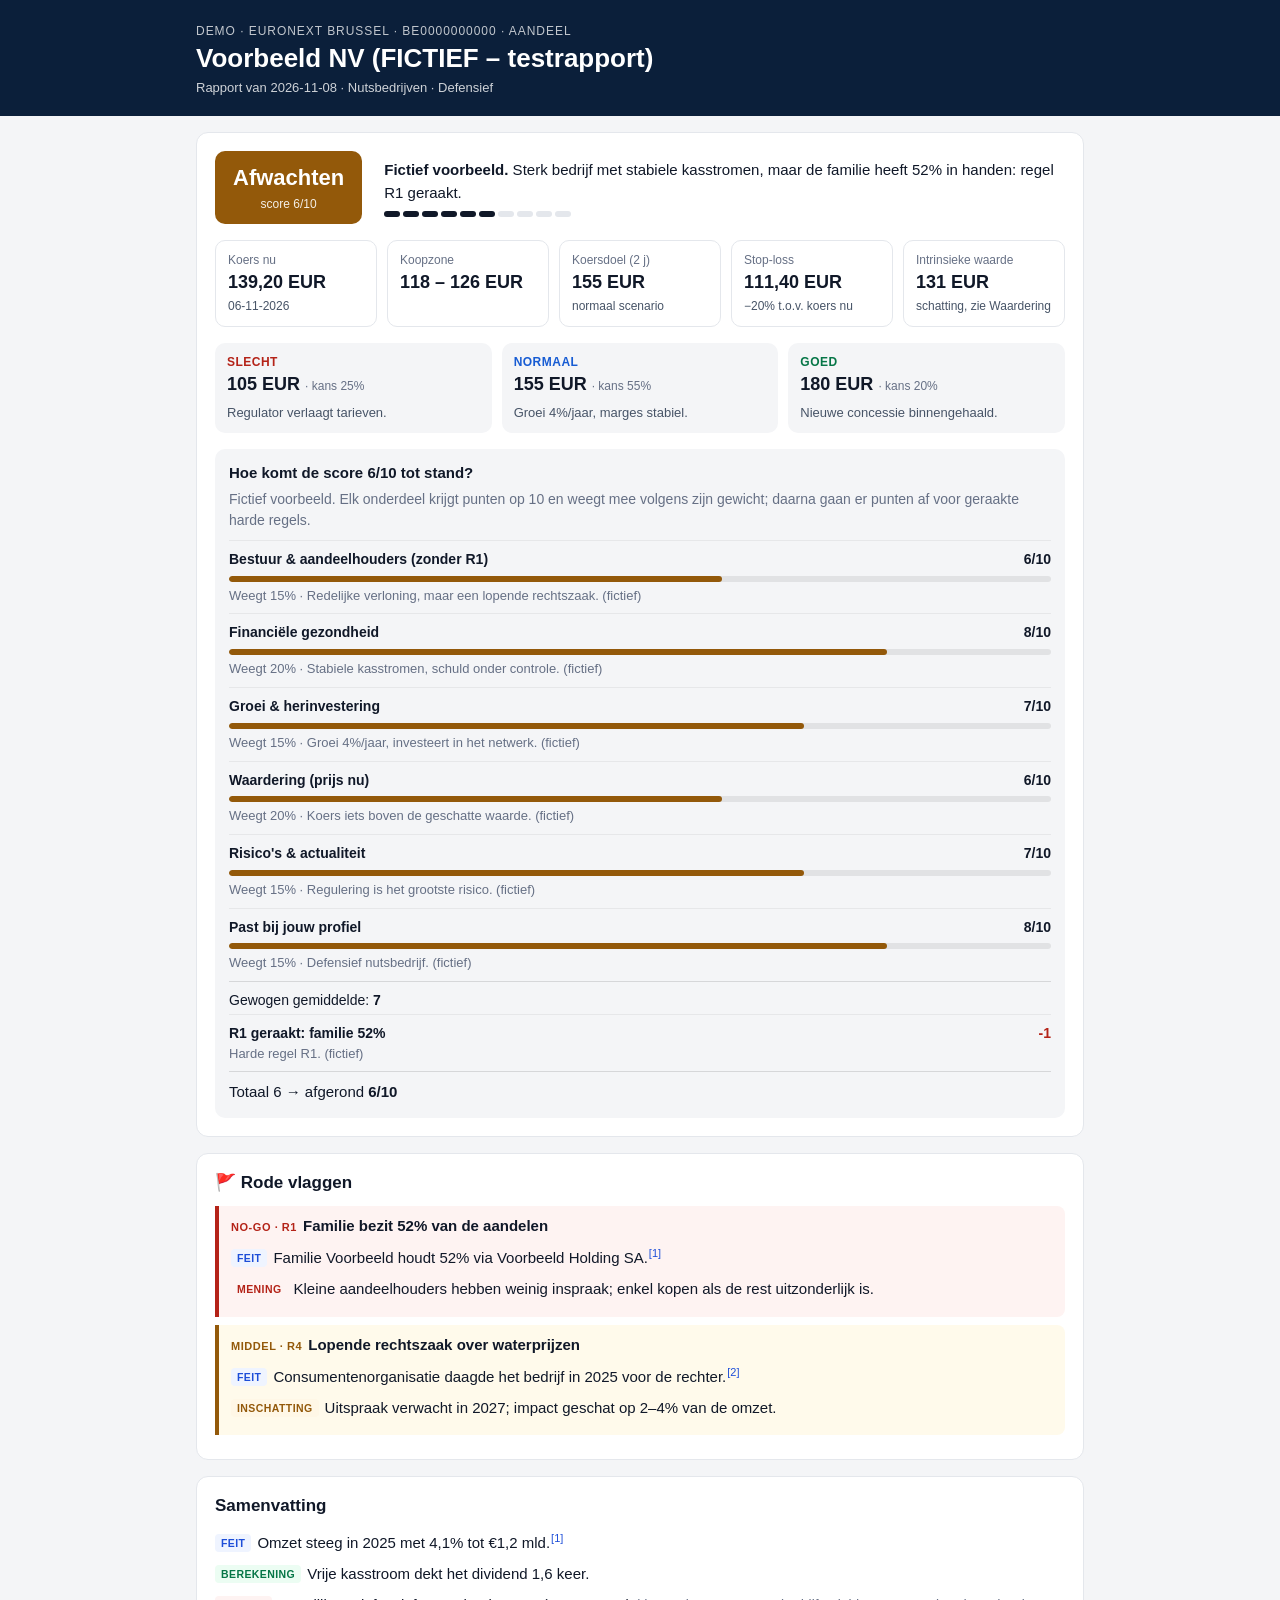
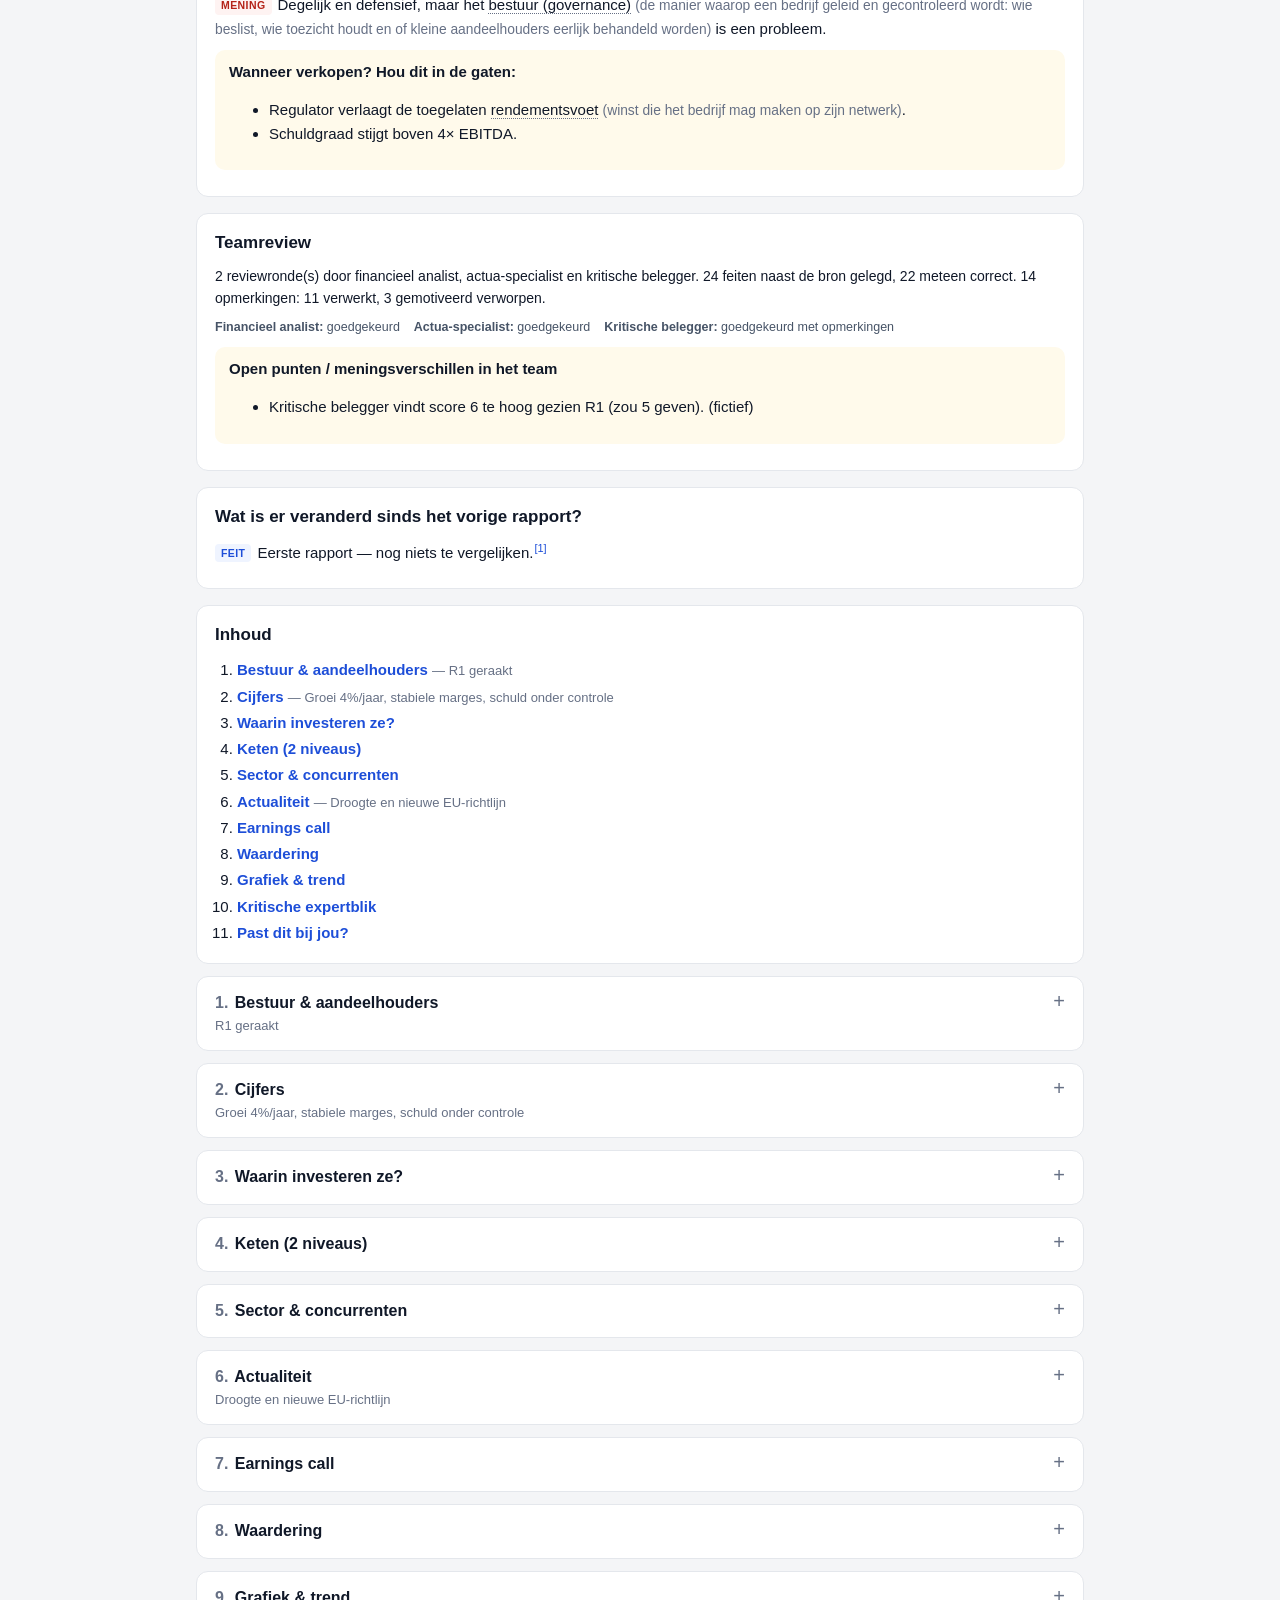
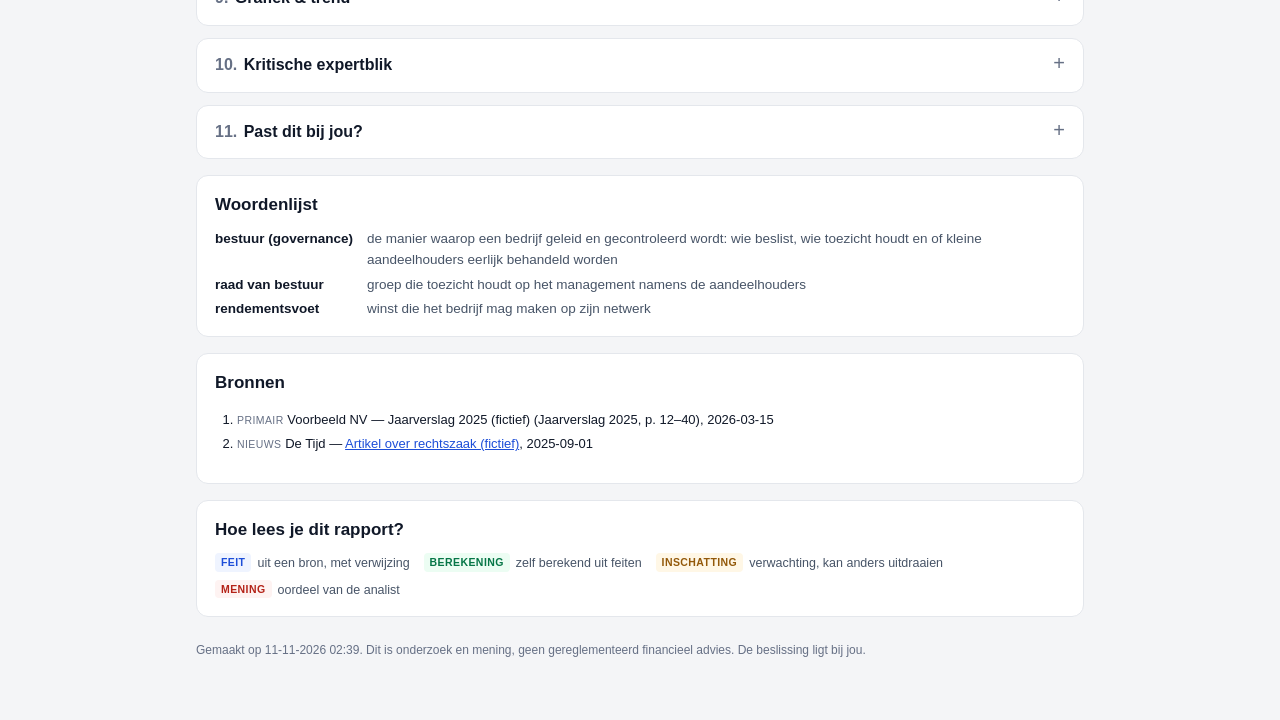
==== commit bde8201f: "Scoreopbouw per onderdeel in elk rapport (tool rekent na, getoond onder het advies); Sofina en demo " ====
--- a/voorbeelden/demo/rapport.html
+++ b/voorbeelden/demo/rapport.html
@@ -160,6 +160,24 @@
 dl.woorden { margin: 0; display: grid; grid-template-columns: max-content 1fr; gap: 4px 14px; font-size: 13.5px; }
 dl.woorden dt { font-weight: 650; } dl.woorden dd { margin: 0; color: var(--inkt-2); }
 @media (max-width: 600px) { dl.woorden { grid-template-columns: 1fr; } dl.woorden dd { margin-bottom: 6px; } }
+
+/* uitleg: inleiding/overgang zonder label */
+.leestekst { margin: 8px 0 10px; line-height: 1.55; }
+
+/* scoreopbouw */
+.scoreopbouw { grid-column: 1 / -1; background: var(--bg); border-radius: 10px; padding: 12px 14px; }
+.so-titel { font-weight: 650; margin-bottom: 4px; }
+.so-intro { margin: 0 0 8px; font-size: 14px; color: var(--inkt-3); }
+.so-rij { padding: 8px 0; border-top: 1px solid rgba(0,0,0,.06); }
+.so-kop { display: flex; justify-content: space-between; gap: 8px; font-size: 14px; }
+.so-naam { font-weight: 600; }
+.so-p { font-weight: 700; white-space: nowrap; }
+.so-balk { height: 6px; background: rgba(0,0,0,.08); border-radius: 3px; margin: 5px 0; overflow: hidden; }
+.so-balk i { display: block; height: 100%; background: var(--afwachten, #b54708); border-radius: 3px; }
+.so-uitleg { font-size: 13px; line-height: 1.45; color: var(--inkt-3); }
+.so-corr .so-p { color: #b42318; }
+.so-som { font-size: 14px; padding: 8px 0 2px; border-top: 1px solid rgba(0,0,0,.12); }
+.so-som.totaal { font-size: 15px; }
 </style>
 </head>
 <body><header class="kop"><div class="pagina">
@@ -180,6 +198,45 @@
       <div class="scenario Slecht"><div class="n">Slecht</div><div class="w">105 EUR <small style="font-size:12px;font-weight:500;color:var(--inkt-3)">· kans 25%</small></div><p>Regulator verlaagt tarieven.</p></div>
       <div class="scenario Normaal"><div class="n">Normaal</div><div class="w">155 EUR <small style="font-size:12px;font-weight:500;color:var(--inkt-3)">· kans 55%</small></div><p>Groei 4%/jaar, marges stabiel.</p></div>
       <div class="scenario Goed"><div class="n">Goed</div><div class="w">180 EUR <small style="font-size:12px;font-weight:500;color:var(--inkt-3)">· kans 20%</small></div><p>Nieuwe concessie binnengehaald.</p></div>
+    </div>
+    <div class="scoreopbouw">
+      <div class="so-titel">Hoe komt de score 6/10 tot stand?</div><p class="so-intro">Fictief voorbeeld. Elk onderdeel krijgt punten op 10 en weegt mee volgens zijn gewicht; daarna gaan er punten af voor geraakte harde regels.</p>
+      <div class="so-rij">
+        <div class="so-kop"><span class="so-naam">Bestuur &amp; aandeelhouders (zonder R1)</span><span class="so-p">6/10</span></div>
+        <div class="so-balk"><i style="width: 60%"></i></div>
+        <div class="so-uitleg">Weegt 15% · Redelijke verloning, maar een lopende rechtszaak. (fictief)</div>
+      </div>
+      <div class="so-rij">
+        <div class="so-kop"><span class="so-naam">Financiële gezondheid</span><span class="so-p">8/10</span></div>
+        <div class="so-balk"><i style="width: 80%"></i></div>
+        <div class="so-uitleg">Weegt 20% · Stabiele kasstromen, schuld onder controle. (fictief)</div>
+      </div>
+      <div class="so-rij">
+        <div class="so-kop"><span class="so-naam">Groei &amp; herinvestering</span><span class="so-p">7/10</span></div>
+        <div class="so-balk"><i style="width: 70%"></i></div>
+        <div class="so-uitleg">Weegt 15% · Groei 4%/jaar, investeert in het netwerk. (fictief)</div>
+      </div>
+      <div class="so-rij">
+        <div class="so-kop"><span class="so-naam">Waardering (prijs nu)</span><span class="so-p">6/10</span></div>
+        <div class="so-balk"><i style="width: 60%"></i></div>
+        <div class="so-uitleg">Weegt 20% · Koers iets boven de geschatte waarde. (fictief)</div>
+      </div>
+      <div class="so-rij">
+        <div class="so-kop"><span class="so-naam">Risico&#39;s &amp; actualiteit</span><span class="so-p">7/10</span></div>
+        <div class="so-balk"><i style="width: 70%"></i></div>
+        <div class="so-uitleg">Weegt 15% · Regulering is het grootste risico. (fictief)</div>
+      </div>
+      <div class="so-rij">
+        <div class="so-kop"><span class="so-naam">Past bij jouw profiel</span><span class="so-p">8/10</span></div>
+        <div class="so-balk"><i style="width: 80%"></i></div>
+        <div class="so-uitleg">Weegt 15% · Defensief nutsbedrijf. (fictief)</div>
+      </div>
+      <div class="so-som">Gewogen gemiddelde: <strong>7</strong></div>
+      <div class="so-rij so-corr">
+        <div class="so-kop"><span class="so-naam">R1 geraakt: familie 52%</span><span class="so-p">-1</span></div>
+        <div class="so-uitleg">Harde regel R1. (fictief)</div>
+      </div>
+      <div class="so-som totaal">Totaal 6 → afgerond <strong>6/10</strong></div>
     </div>
   </section>
 
@@ -319,7 +376,7 @@
     </div>
   </section>
 
-  <p class="voet">Gemaakt op 11-11-2026 02:28. Dit is onderzoek en mening, geen gereglementeerd financieel advies. De beslissing ligt bij jou.</p>
+  <p class="voet">Gemaakt op 11-11-2026 02:39. Dit is onderzoek en mening, geen gereglementeerd financieel advies. De beslissing ligt bij jou.</p>
 </main>
 </body>
 </html>
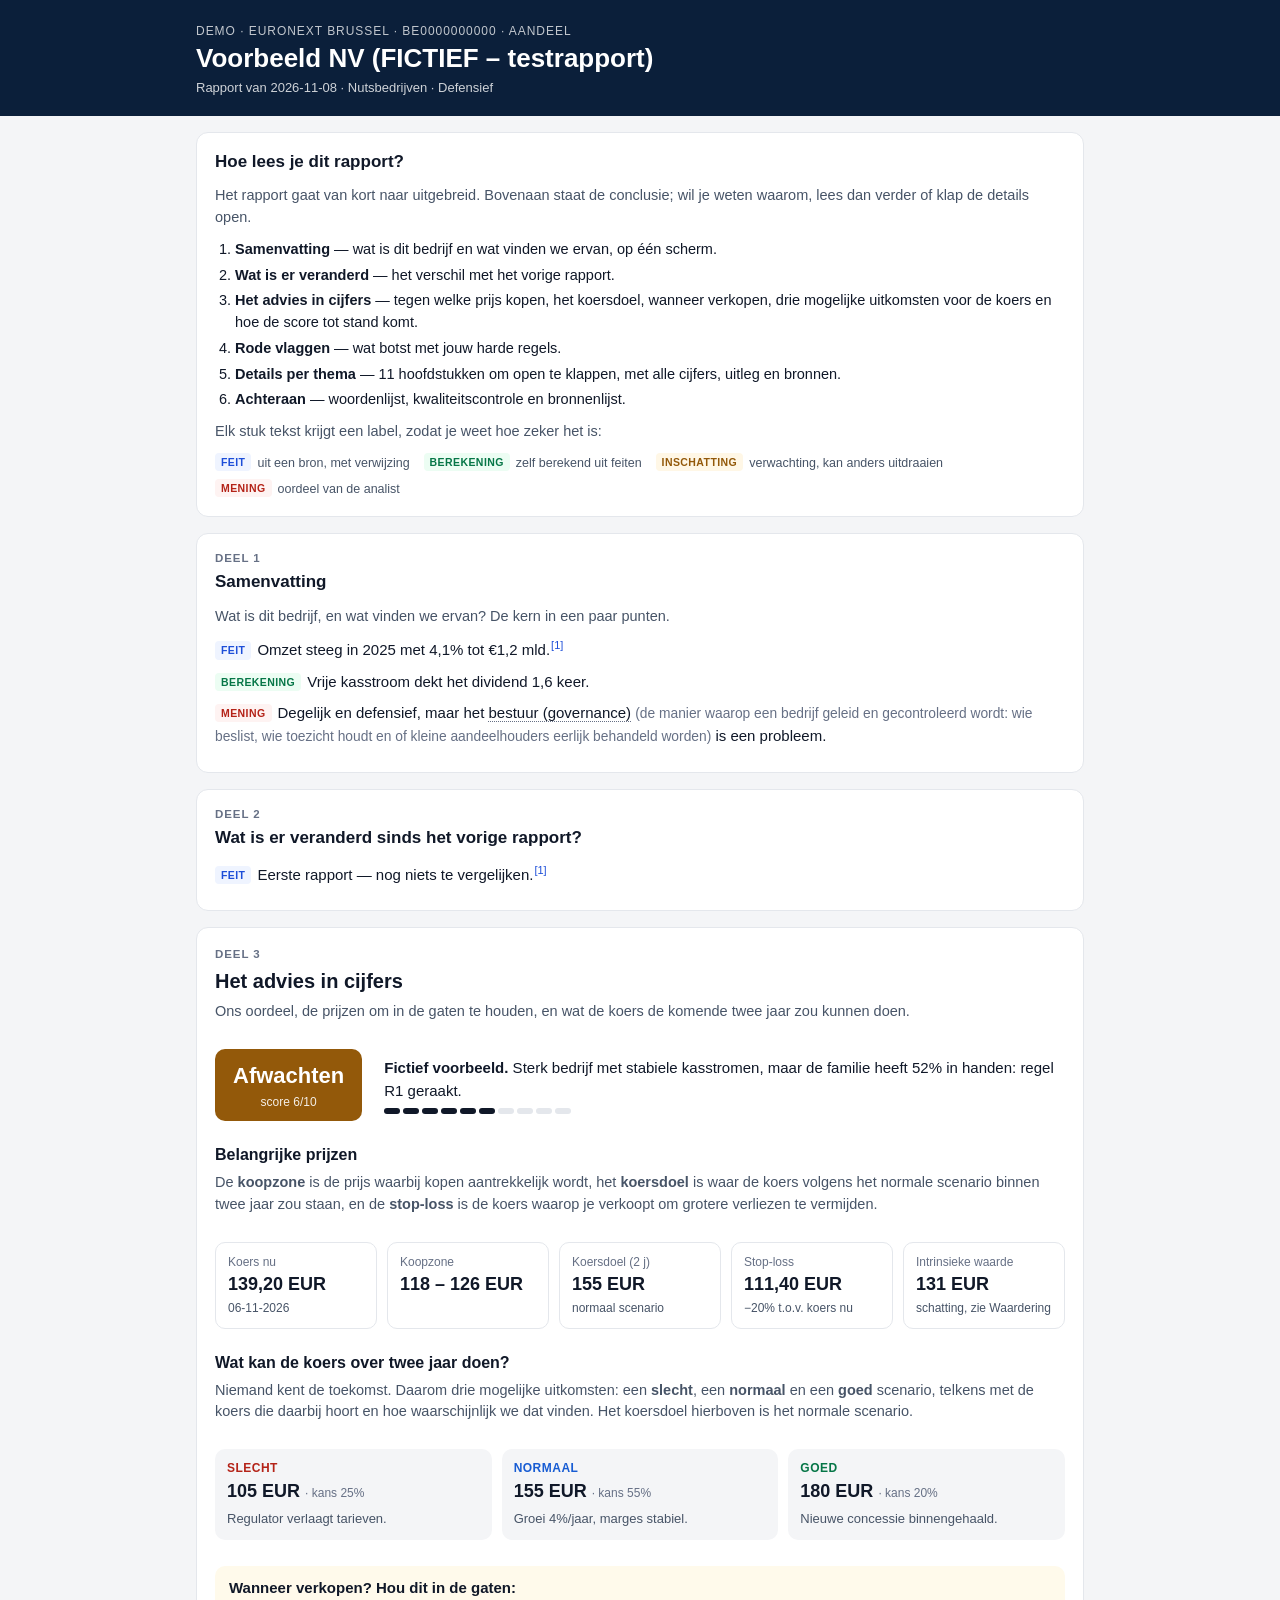
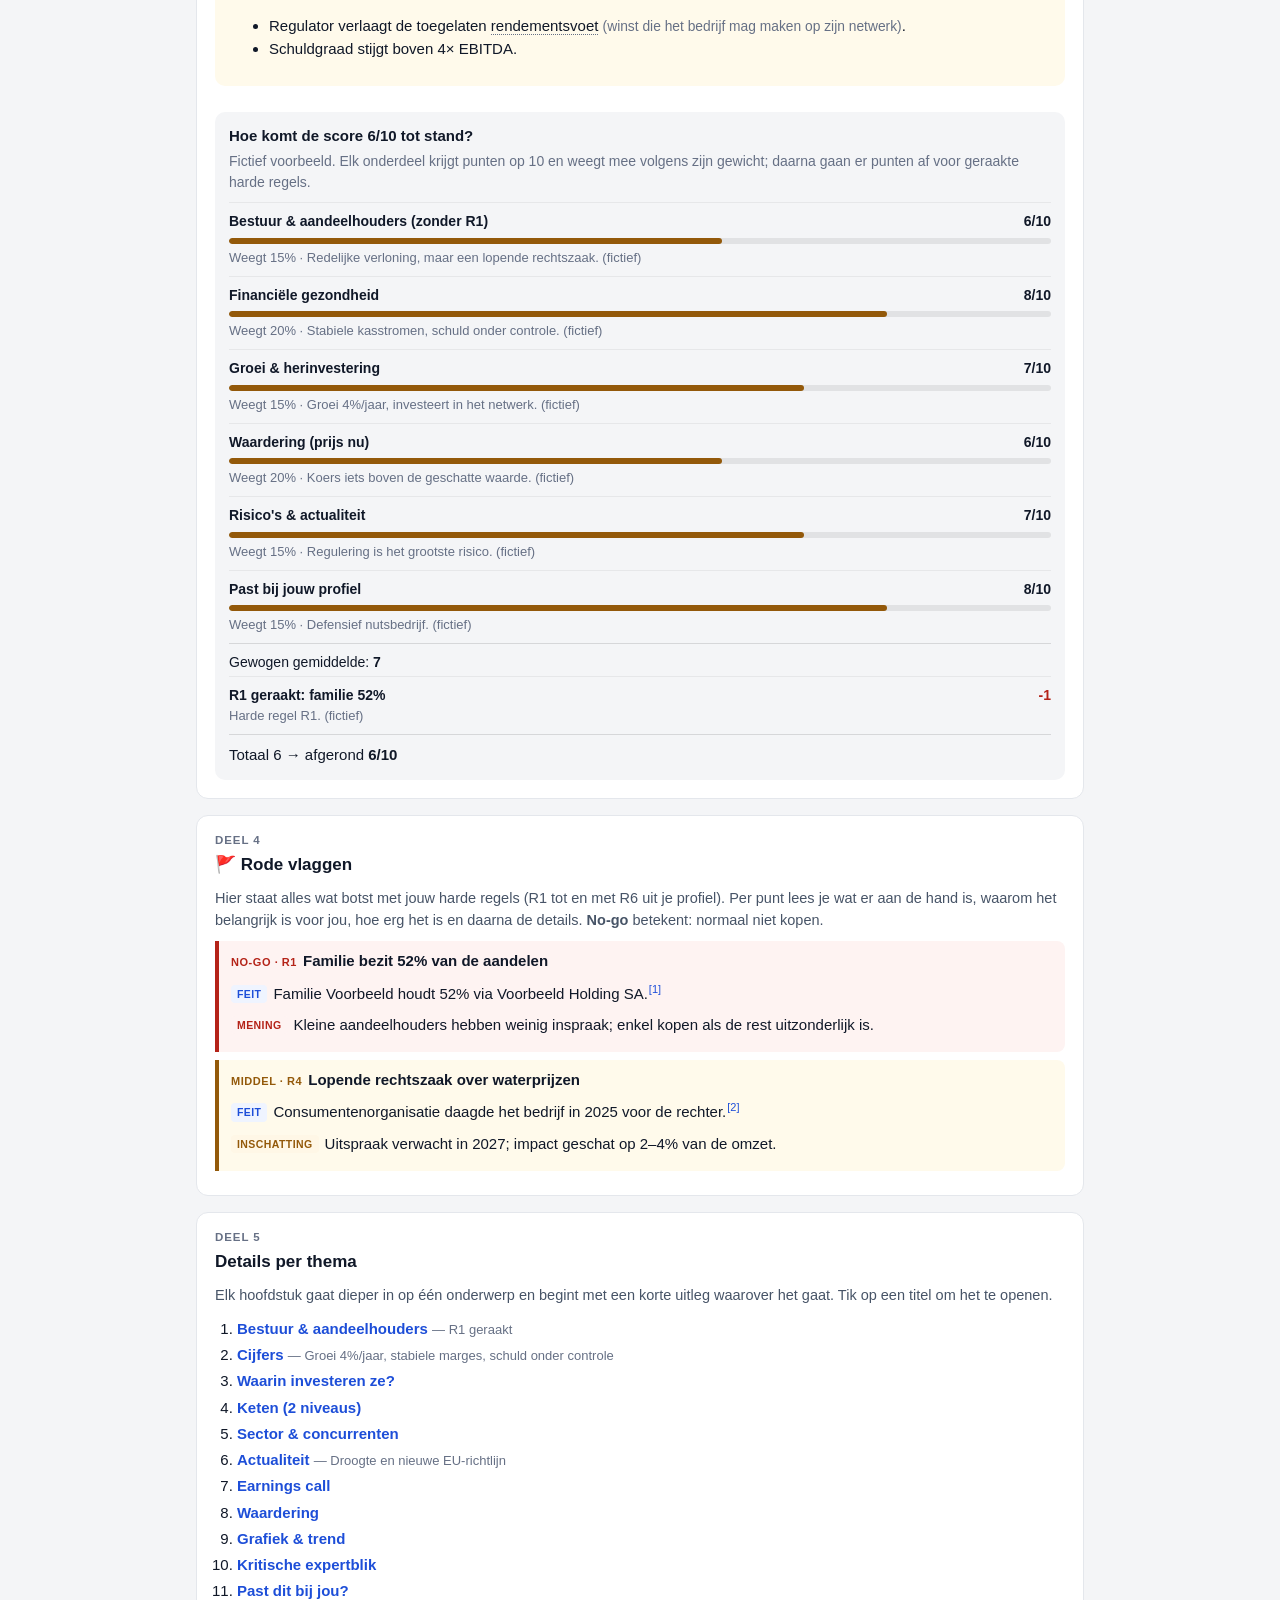
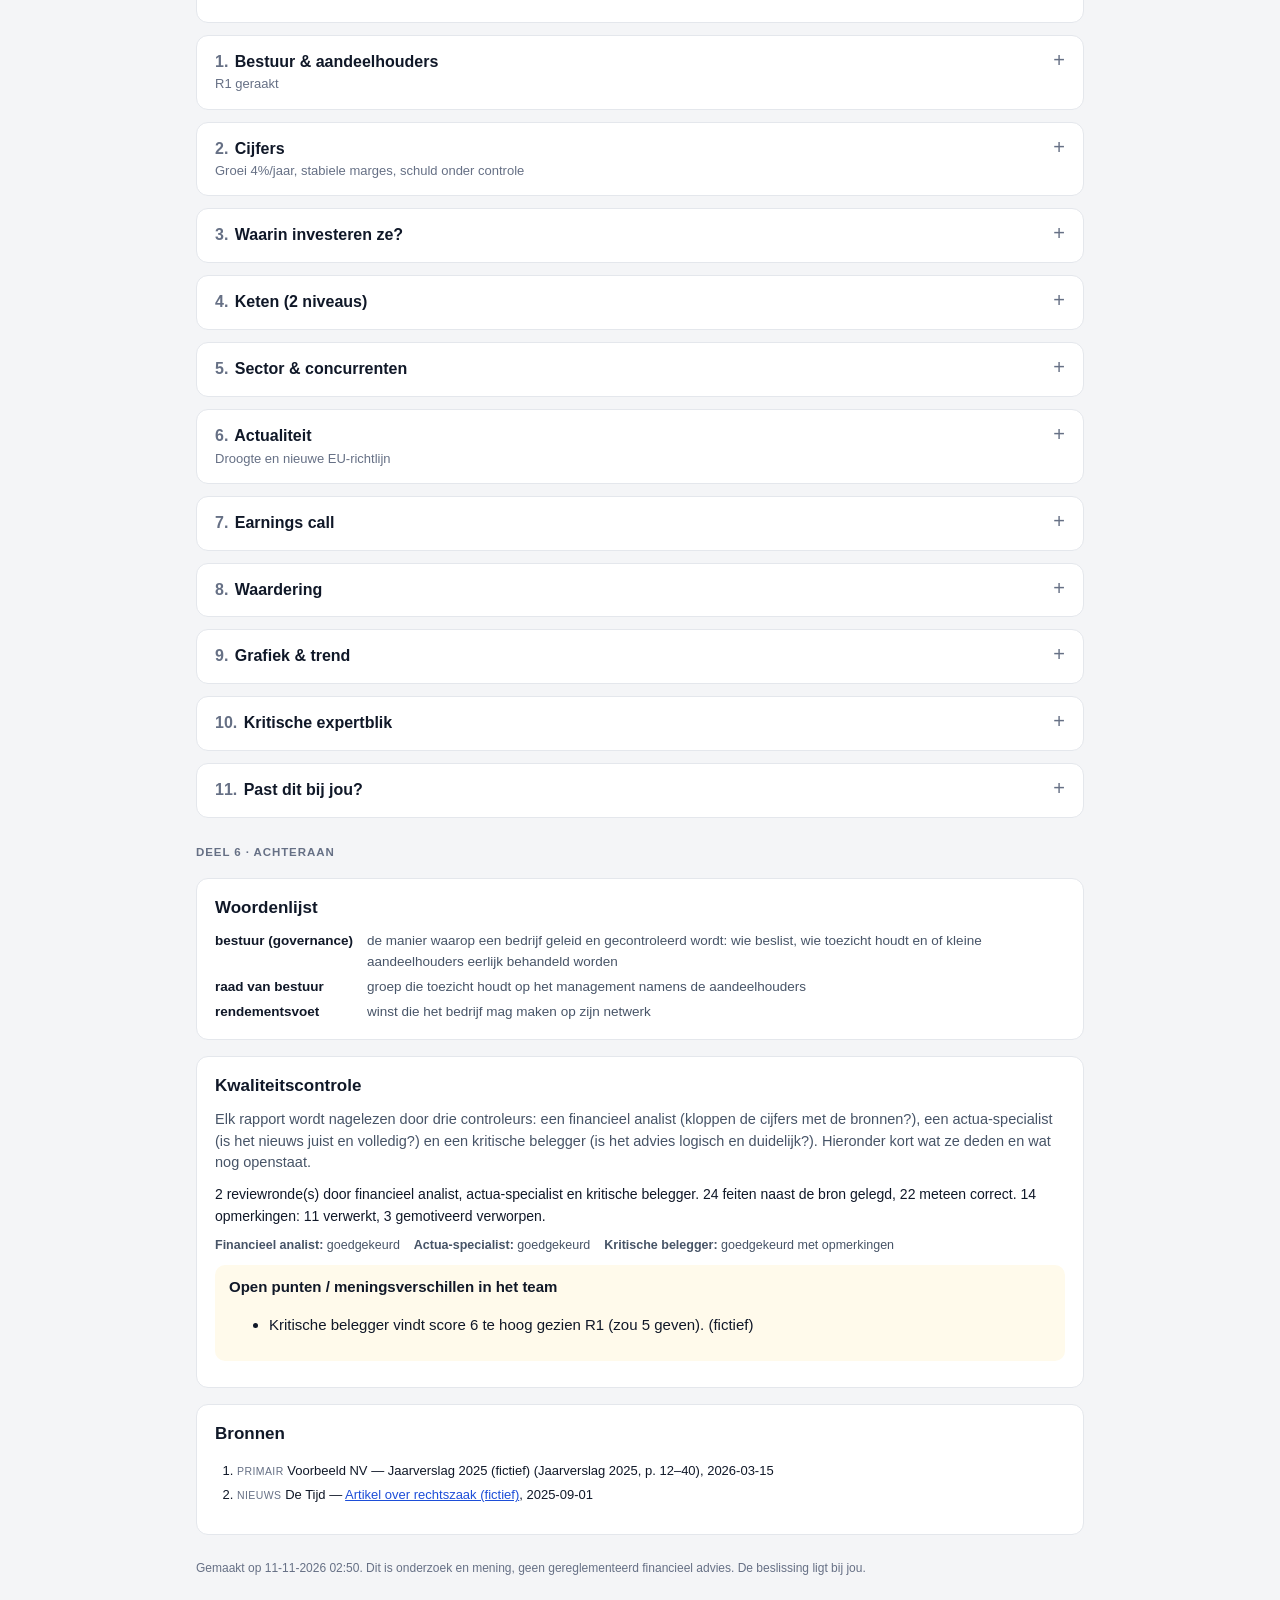
==== commit 68003f76: "Sofina update 2026-11-11 afgerond (teamreview 2 rondes); nieuwe rapportopbouw met leeswijzer, genumm" ====
--- a/voorbeelden/demo/rapport.html
+++ b/voorbeelden/demo/rapport.html
@@ -178,6 +178,16 @@
 .so-corr .so-p { color: #b42318; }
 .so-som { font-size: 14px; padding: 8px 0 2px; border-top: 1px solid rgba(0,0,0,.12); }
 .so-som.totaal { font-size: 15px; }
+
+/* opbouw en leeswijzer */
+.vol { grid-column: 1 / -1; }
+.deel { font-size: 11.5px; font-weight: 650; letter-spacing: .08em; text-transform: uppercase; color: var(--inkt-3); margin-bottom: 2px; }
+.deel-intro { margin: 4px 0 10px; font-size: 14.5px; line-height: 1.5; color: var(--inkt-2, #344054); }
+.advies h2 { margin: 0; font-size: 20px; }
+.sub-titel { font-weight: 650; font-size: 16px; margin-top: 6px; }
+.opbouw { margin: 4px 0 6px; padding-left: 20px; line-height: 1.5; font-size: 14.5px; }
+.opbouw li { margin: 4px 0; }
+.achteraan-kop { margin: 26px 0 4px; }
 </style>
 </head>
 <body><header class="kop"><div class="pagina">
@@ -186,19 +196,62 @@
   <div class="sub">Rapport van 2026-11-08 · Nutsbedrijven · Defensief</div>
 </div></header>
 
-<main class="pagina">
+<main class="pagina"><section class="pdf-blok kaart leeswijzer">
+    <h2>Hoe lees je dit rapport?</h2>
+    <p class="deel-intro">Het rapport gaat van kort naar uitgebreid. Bovenaan staat de conclusie; wil je weten waarom, lees dan verder of klap de details open.</p>
+    <ol class="opbouw">
+      <li><strong>Samenvatting</strong> — wat is dit bedrijf en wat vinden we ervan, op één scherm.</li><li><strong>Wat is er veranderd</strong> — het verschil met het vorige rapport.</li>
+      <li><strong>Het advies in cijfers</strong> — tegen welke prijs kopen, het koersdoel, wanneer verkopen, drie mogelijke uitkomsten voor de koers en hoe de score tot stand komt.</li>
+      <li><strong>Rode vlaggen</strong> — wat botst met jouw harde regels.</li>
+      <li><strong>Details per thema</strong> — 11 hoofdstukken om open te klappen, met alle cijfers, uitleg en bronnen.</li>
+      <li><strong>Achteraan</strong> — woordenlijst, kwaliteitscontrole en bronnenlijst.</li>
+    </ol>
+    <p class="deel-intro" style="margin-top:10px">Elk stuk tekst krijgt een label, zodat je weet hoe zeker het is:</p>
+    <div class="legende-labels">
+      <span><span class="lab feit">Feit</span>uit een bron, met verwijzing</span>
+      <span><span class="lab berekening">Berekening</span>zelf berekend uit feiten</span>
+      <span><span class="lab inschatting">Inschatting</span>verwachting, kan anders uitdraaien</span>
+      <span><span class="lab mening">Mening</span>oordeel van de analist</span>
+    </div>
+  </section>
+
+  <section class="pdf-blok kaart">
+    <div class="deel">Deel 1</div>
+    <h2>Samenvatting</h2>
+    <p class="deel-intro">Wat is dit bedrijf, en wat vinden we ervan? De kern in een paar punten.</p><p class="blok feit"><span class="lab feit">Feit</span>Omzet steeg in 2025 met 4,1% tot €1,2 mld.<a class="ref" href="#bron-1">1</a></p><p class="blok berekening"><span class="lab berekening">Berekening</span>Vrije kasstroom dekt het dividend 1,6 keer.</p><p class="blok mening"><span class="lab mening">Mening</span>Degelijk en defensief, maar het <span class="term">bestuur (governance)</span> <span class="uitleg">(de manier waarop een bedrijf geleid en gecontroleerd wordt: wie beslist, wie toezicht houdt en of kleine aandeelhouders eerlijk behandeld worden)</span> is een probleem.</p>
+  </section>
+  <section class="pdf-blok kaart">
+    <div class="deel">Deel 2</div>
+    <h2>Wat is er veranderd sinds het vorige rapport?</h2><p class="blok feit"><span class="lab feit">Feit</span>Eerste rapport — nog niets te vergelijken.<a class="ref" href="#bron-1">1</a></p>
+  </section>
+
   <section class="advies">
+    <div class="vol">
+      <div class="deel">Deel 3</div>
+      <h2>Het advies in cijfers</h2>
+      <p class="deel-intro">Ons oordeel, de prijzen om in de gaten te houden, en wat de koers de komende twee jaar zou kunnen doen.</p>
+    </div>
     <div class="oordeel Afwachten">Afwachten<small>score 6/10</small></div>
     <div>
       <div class="reden"><strong>Fictief voorbeeld.</strong> Sterk bedrijf met stabiele kasstromen, maar de familie heeft 52% in handen: regel R1 geraakt.</div><div class="score" aria-label="score 6 op 10"><i class="aan"></i><i class="aan"></i><i class="aan"></i><i class="aan"></i><i class="aan"></i><i class="aan"></i><i class=""></i><i class=""></i><i class=""></i><i class=""></i></div>
     </div>
+    <div class="vol">
+      <div class="sub-titel">Belangrijke prijzen</div>
+      <p class="deel-intro">De <strong>koopzone</strong> is de prijs waarbij kopen aantrekkelijk wordt, het <strong>koersdoel</strong> is waar de koers volgens het normale scenario binnen twee jaar zou staan, en de <strong>stop-loss</strong> is de koers waarop je verkoopt om grotere verliezen te vermijden.</p>
+    </div>
     <div class="cijferrij"><div class="tegel"><div class="n">Koers nu</div><div class="w">139,20 EUR</div><div class="t">06-11-2026</div></div><div class="tegel"><div class="n">Koopzone</div><div class="w">118 – 126 EUR</div></div><div class="tegel"><div class="n">Koersdoel (2 j)</div><div class="w">155 EUR</div><div class="t">normaal scenario</div></div><div class="tegel"><div class="n">Stop-loss</div><div class="w">111,40 EUR</div><div class="t">−20% t.o.v. koers nu</div></div><div class="tegel"><div class="n">Intrinsieke waarde</div><div class="w">131 EUR</div><div class="t">schatting, zie Waardering</div></div>
+    </div>
+    <div class="vol">
+      <div class="sub-titel">Wat kan de koers over twee jaar doen?</div>
+      <p class="deel-intro">Niemand kent de toekomst. Daarom drie mogelijke uitkomsten: een <strong>slecht</strong>, een <strong>normaal</strong> en een <strong>goed</strong> scenario, telkens met de koers die daarbij hoort en hoe waarschijnlijk we dat vinden. Het koersdoel hierboven is het normale scenario.</p>
     </div>
     <div class="scenarios">
       <div class="scenario Slecht"><div class="n">Slecht</div><div class="w">105 EUR <small style="font-size:12px;font-weight:500;color:var(--inkt-3)">· kans 25%</small></div><p>Regulator verlaagt tarieven.</p></div>
       <div class="scenario Normaal"><div class="n">Normaal</div><div class="w">155 EUR <small style="font-size:12px;font-weight:500;color:var(--inkt-3)">· kans 55%</small></div><p>Groei 4%/jaar, marges stabiel.</p></div>
       <div class="scenario Goed"><div class="n">Goed</div><div class="w">180 EUR <small style="font-size:12px;font-weight:500;color:var(--inkt-3)">· kans 20%</small></div><p>Nieuwe concessie binnengehaald.</p></div>
     </div>
+    <div class="vol kader waarschuwing"><div class="t">Wanneer verkopen? Hou dit in de gaten:</div>
+      <ul><li>Regulator verlaagt de toegelaten <span class="term">rendementsvoet</span> <span class="uitleg">(winst die het bedrijf mag maken op zijn netwerk)</span>.</li><li>Schuldgraad stijgt boven 4× EBITDA.</li></ul></div>
     <div class="scoreopbouw">
       <div class="so-titel">Hoe komt de score 6/10 tot stand?</div><p class="so-intro">Fictief voorbeeld. Elk onderdeel krijgt punten op 10 en weegt mee volgens zijn gewicht; daarna gaan er punten af voor geraakte harde regels.</p>
       <div class="so-rij">
@@ -241,7 +294,9 @@
   </section>
 
   <section class="pdf-blok kaart vlaggen">
+    <div class="deel">Deel 4</div>
     <h2>🚩 Rode vlaggen</h2>
+    <p class="deel-intro">Hier staat alles wat botst met jouw harde regels (R1 tot en met R6 uit je profiel). Per punt lees je wat er aan de hand is, waarom het belangrijk is voor jou, hoe erg het is en daarna de details. <strong>No-go</strong> betekent: normaal niet kopen.</p>
       <div class="vlag nogo">
         <div><span class="e">No-go · R1</span><span class="t">Familie bezit 52% van de aandelen</span></div><p class="blok feit"><span class="lab feit">Feit</span>Familie Voorbeeld houdt 52% via Voorbeeld Holding SA.<a class="ref" href="#bron-1">1</a></p><p class="blok mening"><span class="lab mening">Mening</span>Kleine aandeelhouders hebben weinig inspraak; enkel kopen als de rest uitzonderlijk is.</p>
       </div>
@@ -250,24 +305,10 @@
       </div>
   </section>
 
-  <section class="pdf-blok kaart">
-    <h2>Samenvatting</h2><p class="blok feit"><span class="lab feit">Feit</span>Omzet steeg in 2025 met 4,1% tot €1,2 mld.<a class="ref" href="#bron-1">1</a></p><p class="blok berekening"><span class="lab berekening">Berekening</span>Vrije kasstroom dekt het dividend 1,6 keer.</p><p class="blok mening"><span class="lab mening">Mening</span>Degelijk en defensief, maar het <span class="term">bestuur (governance)</span> <span class="uitleg">(de manier waarop een bedrijf geleid en gecontroleerd wordt: wie beslist, wie toezicht houdt en of kleine aandeelhouders eerlijk behandeld worden)</span> is een probleem.</p>
-    <div class="kader waarschuwing"><div class="t">Wanneer verkopen? Hou dit in de gaten:</div>
-      <ul><li>Regulator verlaagt de toegelaten <span class="term">rendementsvoet</span> <span class="uitleg">(winst die het bedrijf mag maken op zijn netwerk)</span>.</li><li>Schuldgraad stijgt boven 4× EBITDA.</li></ul></div>
-  </section>
-  <section class="pdf-blok kaart">
-    <h2>Teamreview</h2>
-    <p class="blok" style="font-size:14px">2 reviewronde(s) door financieel analist, actua-specialist en kritische belegger. 24 feiten naast de bron gelegd, 22 meteen correct.
-    14 opmerkingen: 11 verwerkt, 3 gemotiveerd verworpen.</p>
-    <div class="legende-labels"><span><strong>Financieel analist:</strong> goedgekeurd</span><span><strong>Actua-specialist:</strong> goedgekeurd</span><span><strong>Kritische belegger:</strong> goedgekeurd met opmerkingen</span></div>
-    <div class="kader waarschuwing"><div class="t">Open punten / meningsverschillen in het team</div><ul><li>Kritische belegger vindt score 6 te hoog gezien R1 (zou 5 geven). (fictief)</li></ul></div>
-  </section>
-  <section class="pdf-blok kaart">
-    <h2>Wat is er veranderd sinds het vorige rapport?</h2><p class="blok feit"><span class="lab feit">Feit</span>Eerste rapport — nog niets te vergelijken.<a class="ref" href="#bron-1">1</a></p>
-  </section>
-
   <nav class="pdf-blok kaart inhoudstafel">
-    <h2>Inhoud</h2>
+    <div class="deel">Deel 5</div>
+    <h2>Details per thema</h2>
+    <p class="deel-intro">Elk hoofdstuk gaat dieper in op één onderwerp en begint met een korte uitleg waarover het gaat. Tik op een titel om het te openen.</p>
     <ol><li><a href="#bestuur">Bestuur &amp; aandeelhouders</a> <span class="kort">— R1 geraakt</span></li><li><a href="#cijfers">Cijfers</a> <span class="kort">— Groei 4%/jaar, stabiele marges, schuld onder controle</span></li><li><a href="#investeringen">Waarin investeren ze?</a></li><li><a href="#keten">Keten (2 niveaus)</a></li><li><a href="#sector">Sector &amp; concurrenten</a></li><li><a href="#actualiteit">Actualiteit</a> <span class="kort">— Droogte en nieuwe EU-richtlijn</span></li><li><a href="#earnings_call">Earnings call</a></li><li><a href="#waardering">Waardering</a></li><li><a href="#techniek">Grafiek &amp; trend</a></li><li><a href="#expert">Kritische expertblik</a></li><li><a href="#profiel">Past dit bij jou?</a></li>
     </ol>
   </nav>
@@ -353,9 +394,19 @@
     <div class="inhoud"><p class="blok mening"><span class="lab mening">Mening</span>Defensief en herinvesteert veel ✅, maar R1 is voor jou normaal een no-go ❌.</p>
     </div>
   </details>
+
+  <div class="achteraan-kop"><div class="deel">Deel 6 · Achteraan</div></div>
   <section class="pdf-blok kaart">
     <h2>Woordenlijst</h2>
     <dl class="woorden"><dt>bestuur (governance)</dt><dd>de manier waarop een bedrijf geleid en gecontroleerd wordt: wie beslist, wie toezicht houdt en of kleine aandeelhouders eerlijk behandeld worden</dd><dt>raad van bestuur</dt><dd>groep die toezicht houdt op het management namens de aandeelhouders</dd><dt>rendementsvoet</dt><dd>winst die het bedrijf mag maken op zijn netwerk</dd></dl>
+  </section>
+  <section class="pdf-blok kaart">
+    <h2>Kwaliteitscontrole</h2>
+    <p class="deel-intro">Elk rapport wordt nagelezen door drie controleurs: een financieel analist (kloppen de cijfers met de bronnen?), een actua-specialist (is het nieuws juist en volledig?) en een kritische belegger (is het advies logisch en duidelijk?). Hieronder kort wat ze deden en wat nog openstaat.</p>
+    <p class="blok" style="font-size:14px">2 reviewronde(s) door financieel analist, actua-specialist en kritische belegger. 24 feiten naast de bron gelegd, 22 meteen correct.
+    14 opmerkingen: 11 verwerkt, 3 gemotiveerd verworpen.</p>
+    <div class="legende-labels"><span><strong>Financieel analist:</strong> goedgekeurd</span><span><strong>Actua-specialist:</strong> goedgekeurd</span><span><strong>Kritische belegger:</strong> goedgekeurd met opmerkingen</span></div>
+    <div class="kader waarschuwing"><div class="t">Open punten / meningsverschillen in het team</div><ul><li>Kritische belegger vindt score 6 te hoog gezien R1 (zou 5 geven). (fictief)</li></ul></div>
   </section>
 
   <section class="pdf-blok kaart">
@@ -366,17 +417,7 @@
     </ol>
   </section>
 
-  <section class="pdf-blok kaart">
-    <h2>Hoe lees je dit rapport?</h2>
-    <div class="legende-labels">
-      <span><span class="lab feit">Feit</span>uit een bron, met verwijzing</span>
-      <span><span class="lab berekening">Berekening</span>zelf berekend uit feiten</span>
-      <span><span class="lab inschatting">Inschatting</span>verwachting, kan anders uitdraaien</span>
-      <span><span class="lab mening">Mening</span>oordeel van de analist</span>
-    </div>
-  </section>
-
-  <p class="voet">Gemaakt op 11-11-2026 02:39. Dit is onderzoek en mening, geen gereglementeerd financieel advies. De beslissing ligt bij jou.</p>
+  <p class="voet">Gemaakt op 11-11-2026 02:50. Dit is onderzoek en mening, geen gereglementeerd financieel advies. De beslissing ligt bij jou.</p>
 </main>
 </body>
 </html>
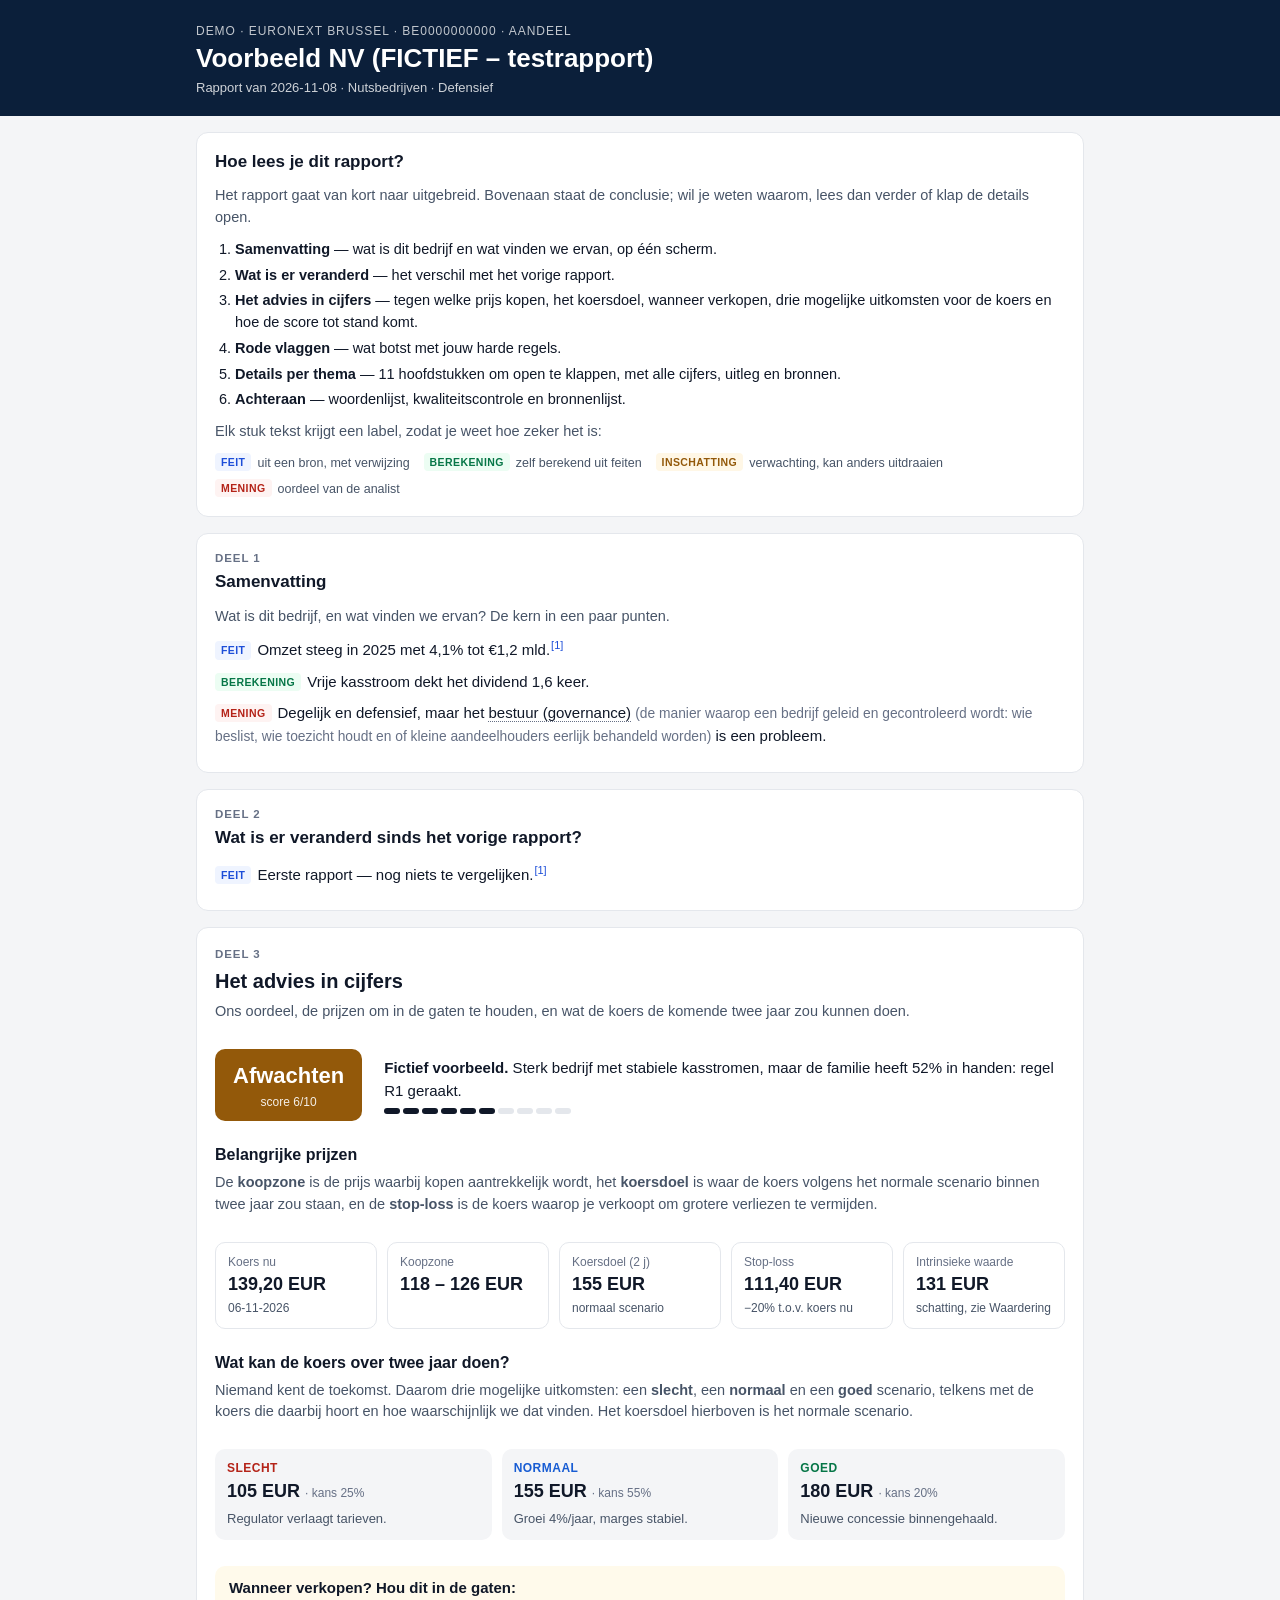
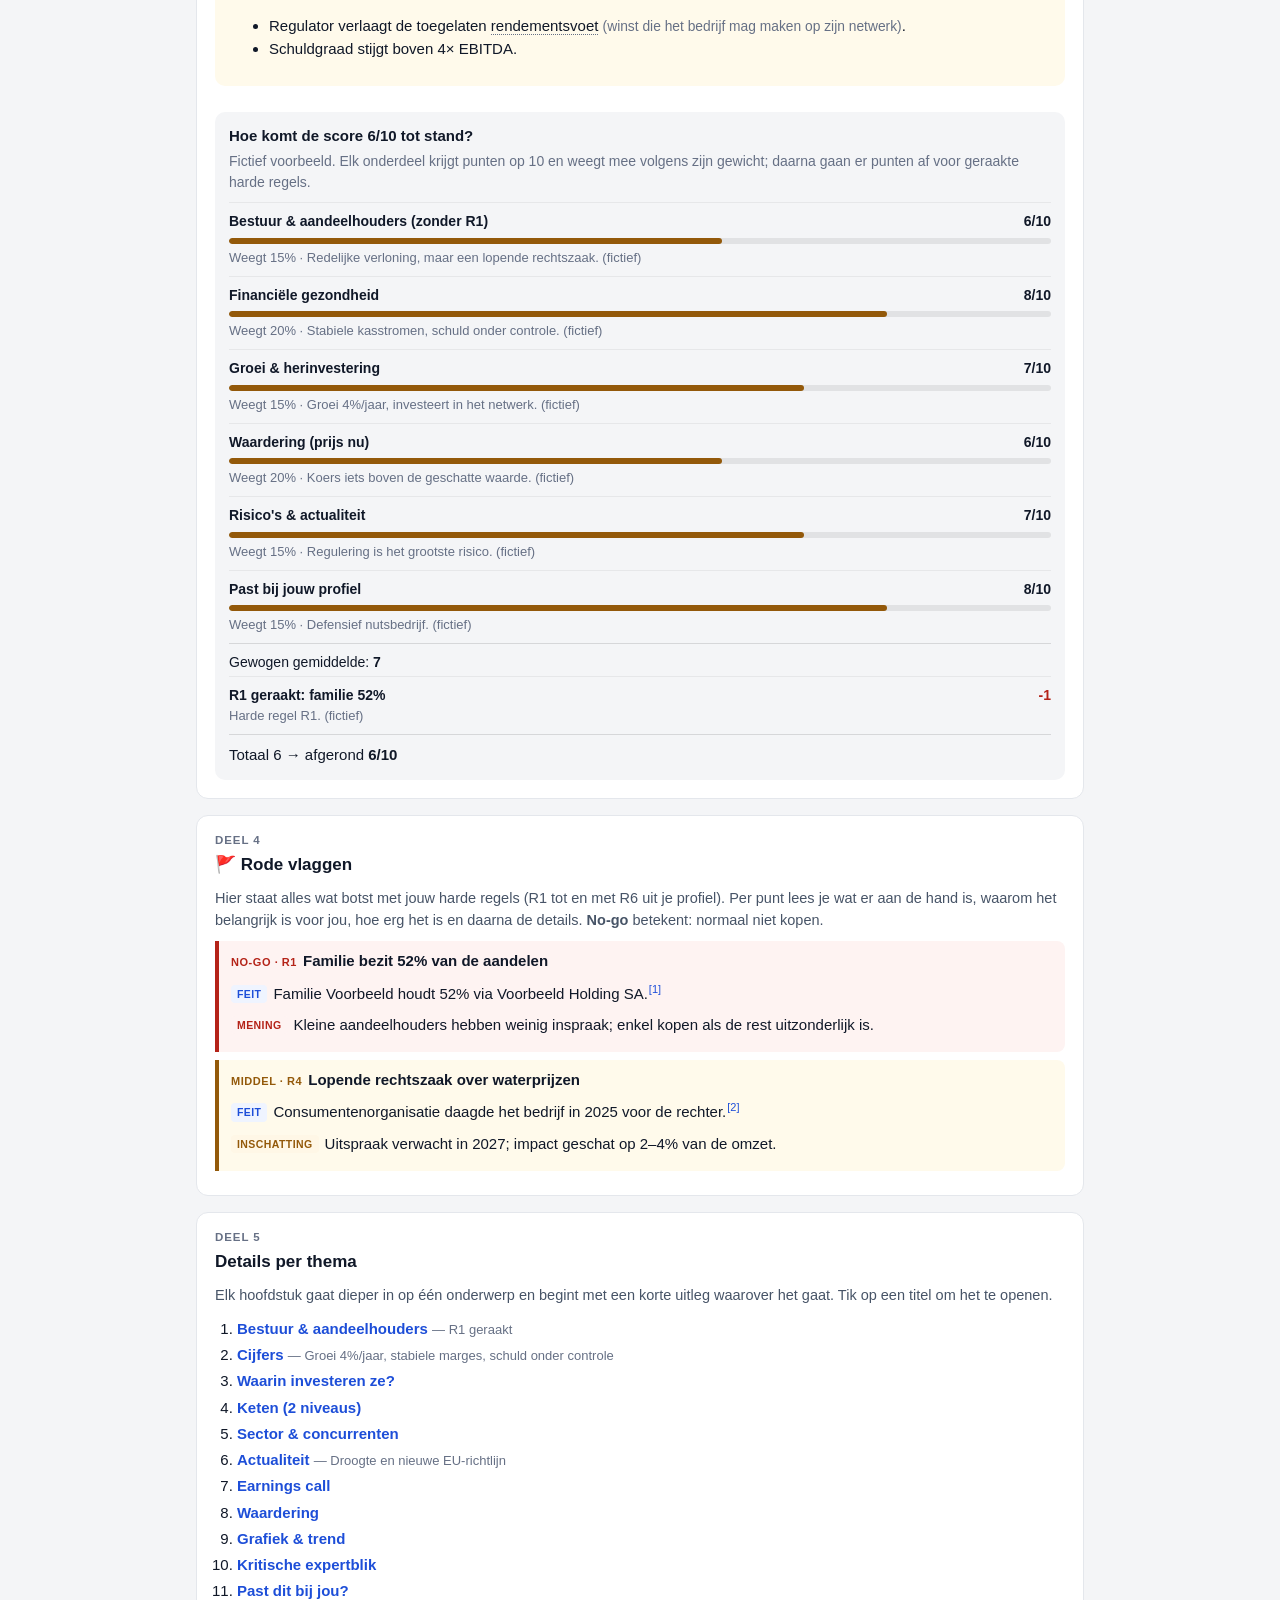
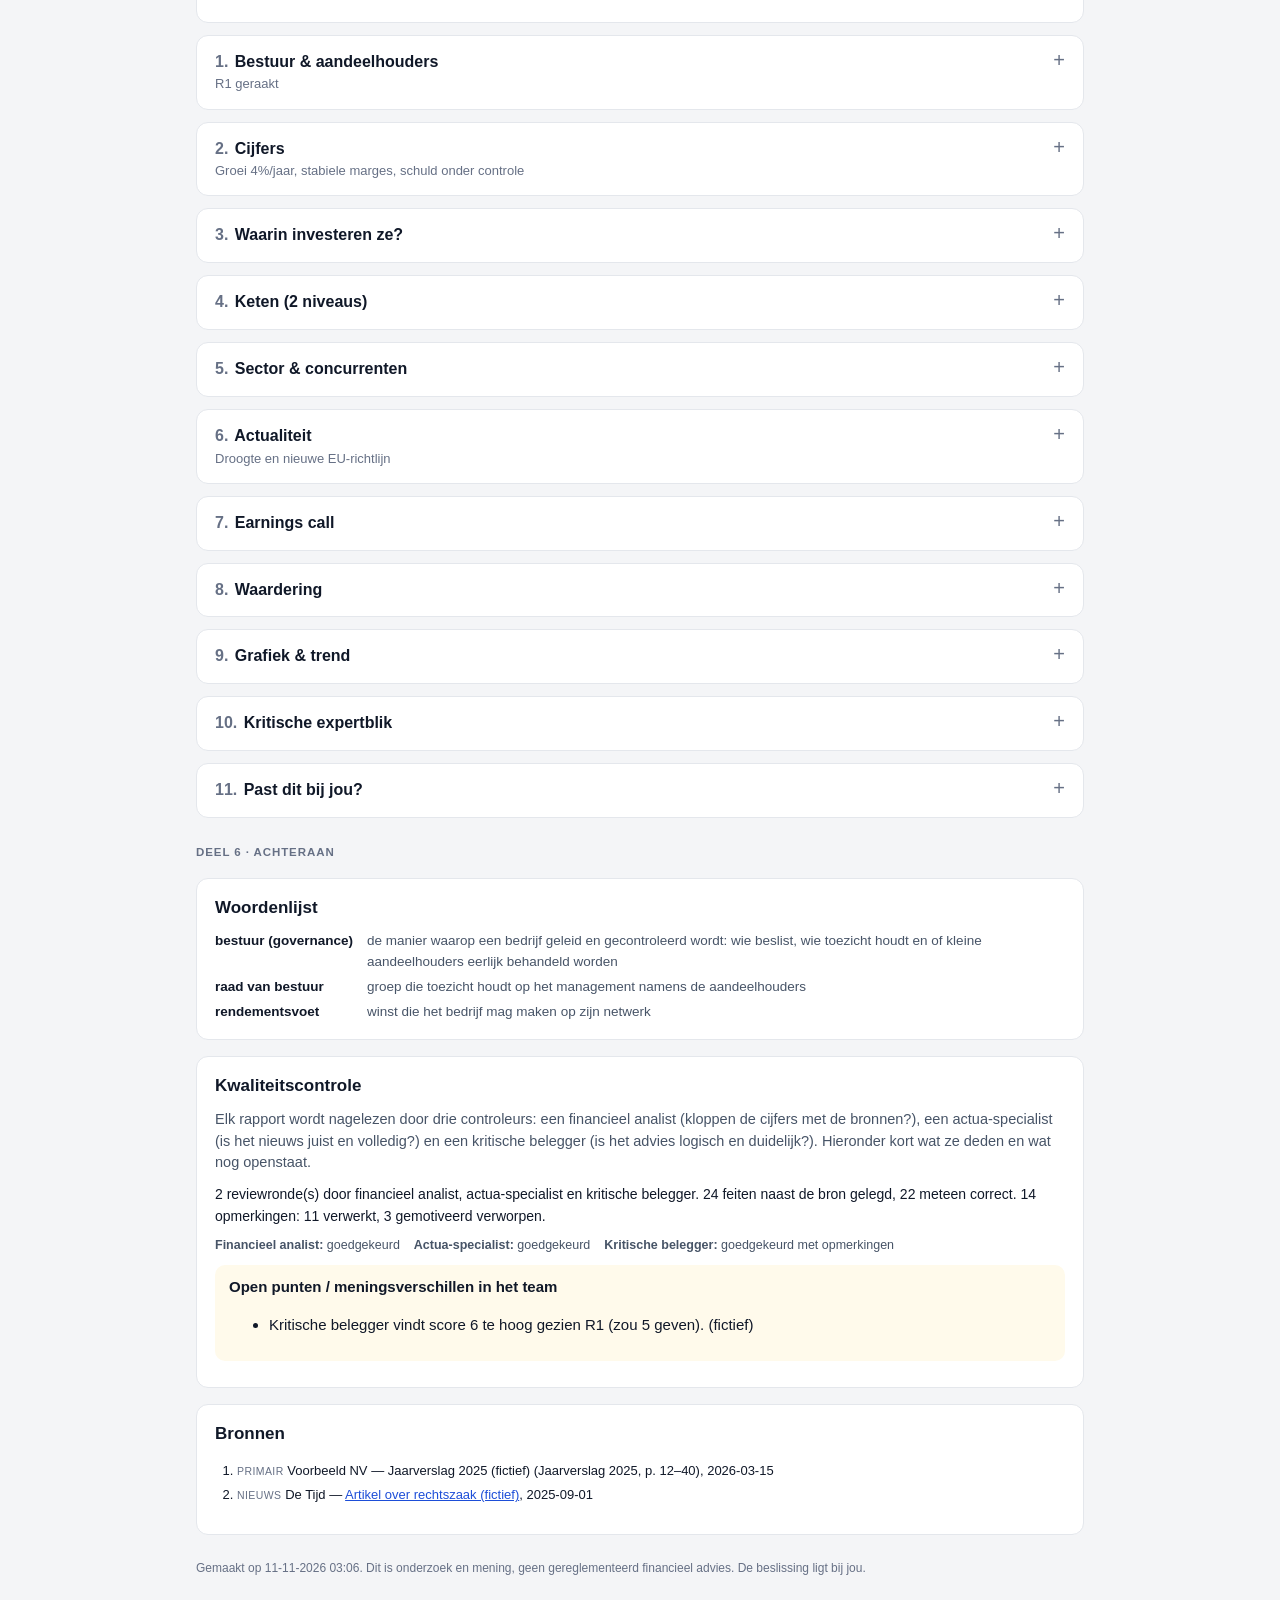
==== commit 5dd6e71e: "Actualiteit: besluit met advies, impact per onderwerp als gsm-leesbare lijst; review ronde 3; regelo" ====
--- a/voorbeelden/demo/rapport.html
+++ b/voorbeelden/demo/rapport.html
@@ -417,7 +417,7 @@
     </ol>
   </section>
 
-  <p class="voet">Gemaakt op 11-11-2026 02:50. Dit is onderzoek en mening, geen gereglementeerd financieel advies. De beslissing ligt bij jou.</p>
+  <p class="voet">Gemaakt op 11-11-2026 03:06. Dit is onderzoek en mening, geen gereglementeerd financieel advies. De beslissing ligt bij jou.</p>
 </main>
 </body>
 </html>
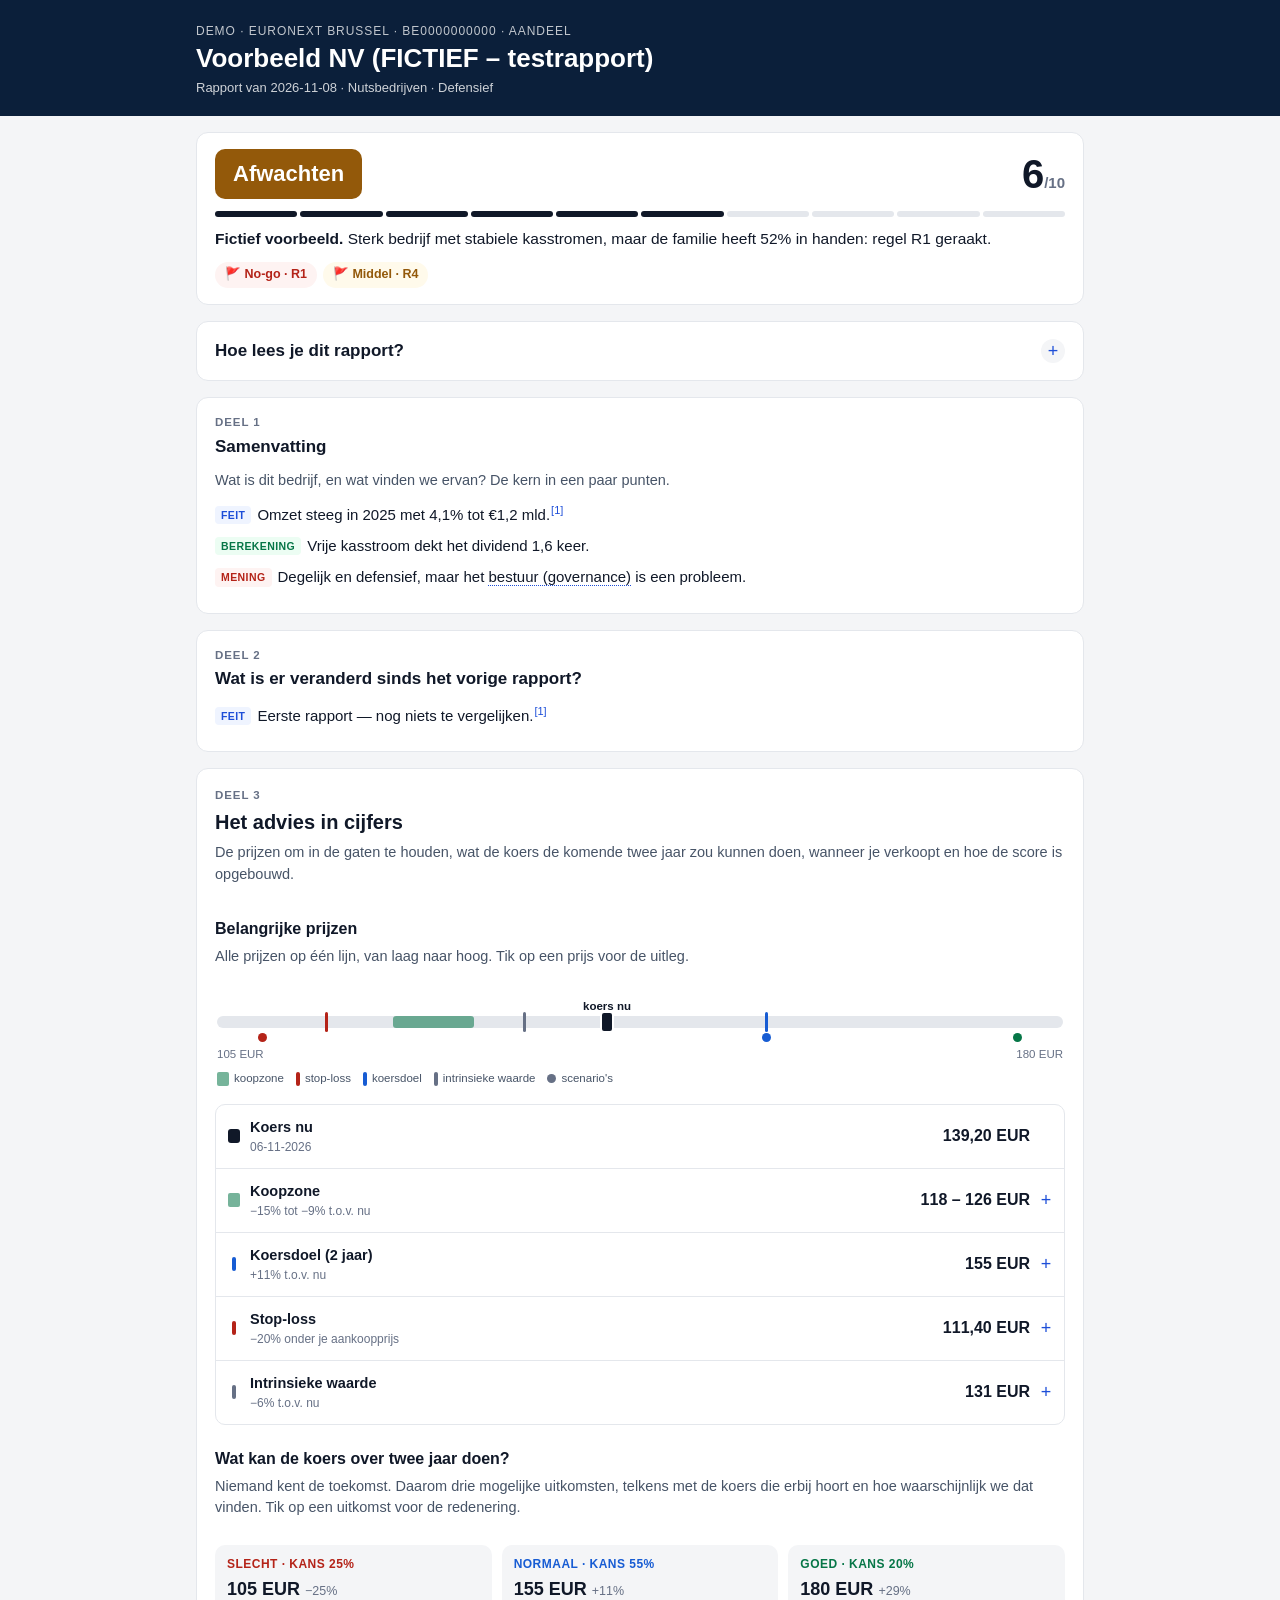
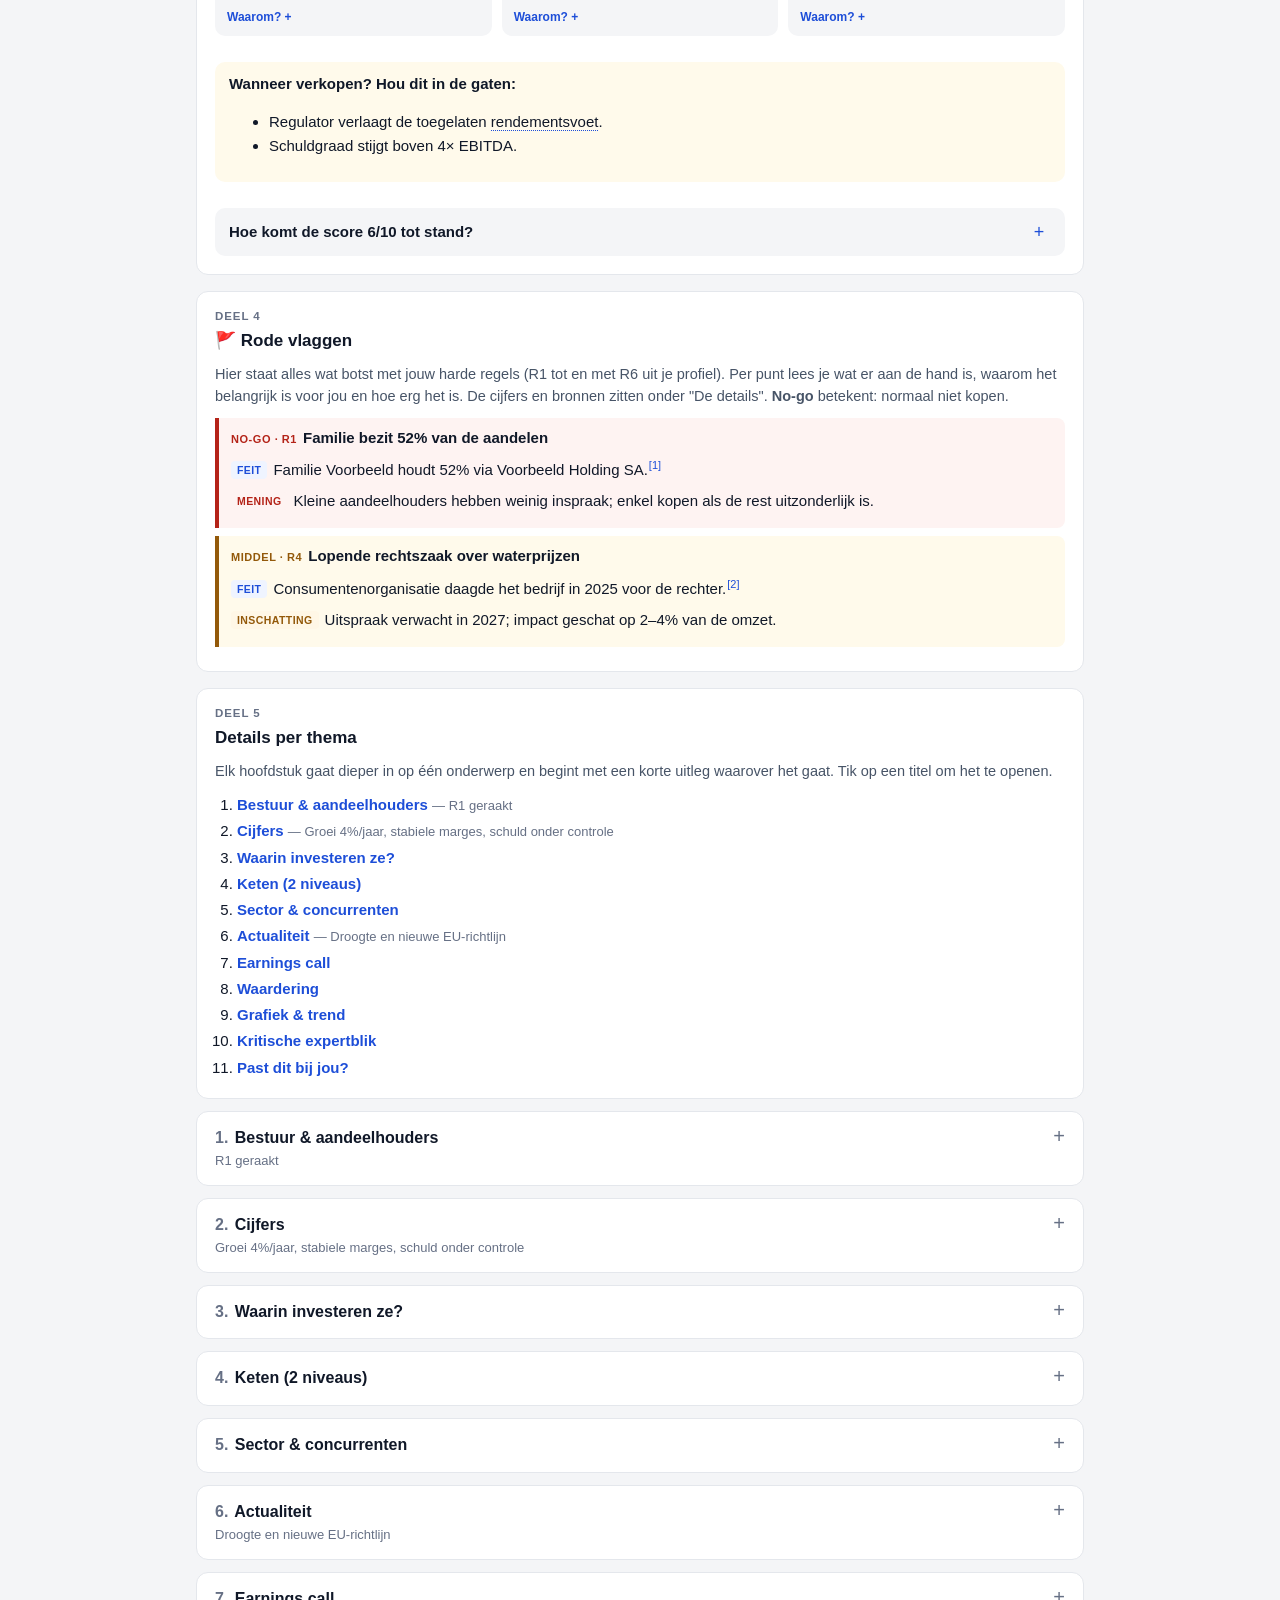
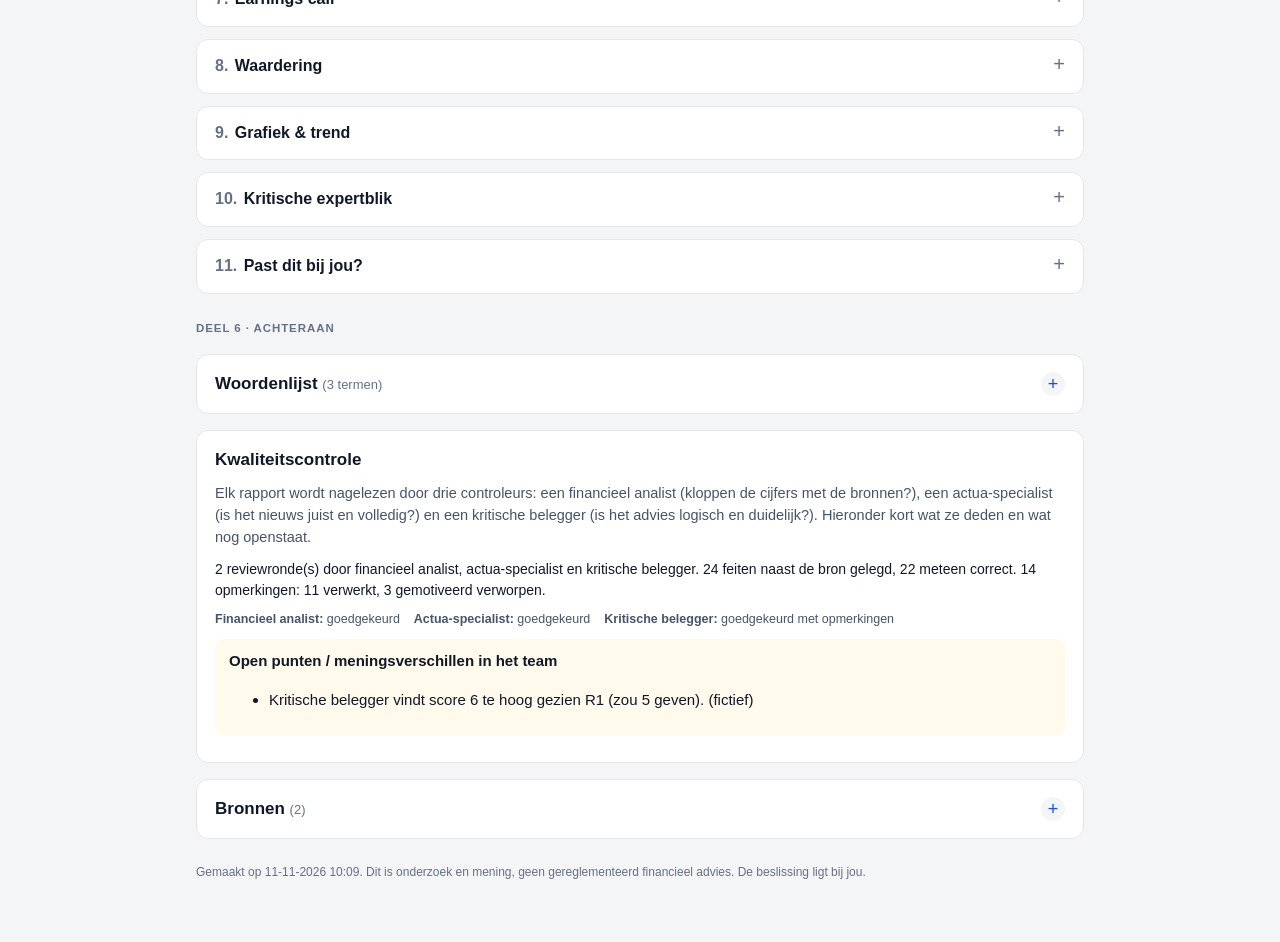
==== commit 6c98e717: "Rapportopmaak: oordeel bovenaan, vaktermen en kerncijfers als knop, uitklapbare vlaggen en tussentit" ====
--- a/voorbeelden/demo/rapport.html
+++ b/voorbeelden/demo/rapport.html
@@ -188,6 +188,121 @@
 .opbouw { margin: 4px 0 6px; padding-left: 20px; line-height: 1.5; font-size: 14.5px; }
 .opbouw li { margin: 4px 0; }
 .achteraan-kop { margin: 26px 0 4px; }
+
+/* ---------- Uitklappers, termknoppen, prijsbalk (2026-11) ---------- */
+/* Oordeel bovenaan */
+.kort-oordeel { background: var(--vlak); border: 1px solid var(--rand); border-radius: 12px; padding: 16px 18px; margin-top: 16px; }
+.ko-kop { display: flex; align-items: center; justify-content: space-between; gap: 12px; }
+.kort-oordeel .oordeel { min-width: 0; padding: 8px 18px; }
+.ko-score { font-weight: 800; line-height: 1; white-space: nowrap; }
+.ko-score b { font-size: 40px; } .ko-score small { font-size: 15px; color: var(--inkt-3); font-weight: 600; }
+.kort-oordeel .score { margin: 12px 0 10px; } .kort-oordeel .score i { flex: 1; }
+.kort-oordeel .reden { font-size: 15.5px; line-height: 1.5; }
+.ko-vlaggen { display: flex; flex-wrap: wrap; gap: 6px; margin-top: 12px; }
+.ko-vlag { font-size: 12.5px; font-weight: 650; text-decoration: none; padding: 3px 10px; border-radius: 999px; background: #fffaeb; color: var(--middel); }
+.ko-vlag.nogo { background: #fef3f2; color: var(--nogo); } .ko-vlag.hoog { background: #fff6ed; color: var(--hoog); }
+
+/* Algemene uitklapper */
+details.uitklap > summary { cursor: pointer; list-style: none; display: flex; justify-content: space-between; align-items: center; gap: 10px; }
+details.uitklap > summary::-webkit-details-marker { display: none; }
+details.uitklap > summary::after { content: "+"; flex: none; width: 24px; height: 24px; border-radius: 50%; background: var(--bg); color: var(--accent);
+  display: grid; place-items: center; font-size: 18px; font-weight: 500; line-height: 1; }
+details.uitklap[open] > summary::after { content: "–"; }
+details.kaart.uitklap > summary h2 { margin: 0; font-size: 17px; }
+details.kaart.uitklap > summary h2 small { font-weight: 400; font-size: 13px; color: var(--inkt-3); }
+details.kaart.uitklap[open] > summary { margin-bottom: 10px; }
+summary:focus-visible, .term:focus-visible { outline: 2px solid var(--accent); outline-offset: 2px; border-radius: 4px; }
+
+/* Tussentitels binnen een hoofdstuk */
+details.onderdeel { border-top: 1px solid var(--rand); }
+details.onderdeel:last-of-type { border-bottom: 1px solid var(--rand); }
+details.onderdeel > summary { padding: 12px 0; font-weight: 650; font-size: 15px; color: var(--kop); }
+details.onderdeel[open] { padding-bottom: 10px; }
+details.onderdeel[open] > summary { color: var(--accent); }
+
+/* Vakterm = knop, uitleg klapt open */
+.term { border-bottom: 1.5px dotted var(--accent); cursor: pointer; }
+.term.open { background: var(--feit-bg); border-bottom-style: solid; }
+.uitleg { display: none; }
+.term.open + .uitleg { display: inline; margin-left: 4px; padding: 2px 7px; border-radius: 6px; background: var(--feit-bg);
+  -webkit-box-decoration-break: clone; box-decoration-break: clone;
+  color: var(--inkt-2); font-size: .93em; font-weight: 400; font-style: normal; }
+.term.open + .uitleg::before { content: "= "; font-weight: 650; color: var(--accent); }
+
+/* Kerncijfer met uitleg */
+details.tegel.meer > summary { cursor: pointer; list-style: none; }
+details.tegel.meer > summary::-webkit-details-marker { display: none; }
+.meer-knop { display: inline-block; margin-top: 6px; font-size: 12px; font-weight: 650; color: var(--accent); }
+.meer-knop::after { content: " +"; } details.tegel[open] .meer-knop::after { content: " –"; }
+details.tegel[open] { grid-column: 1 / -1; background: var(--bg); }
+.meer-inhoud { border-top: 1px solid var(--rand); margin-top: 8px; padding-top: 2px; }
+.meer-inhoud p { margin: 8px 0 0; font-size: 13.5px; line-height: 1.5; color: var(--inkt-2); }
+.beoordeling { display: inline-flex; align-items: center; gap: 5px; margin-top: 5px; margin-right: 8px; font-size: 11.5px; font-weight: 700; text-transform: uppercase; letter-spacing: .04em; }
+.beoordeling i { width: 8px; height: 8px; border-radius: 50%; background: currentColor; }
+.beoordeling.goed { color: var(--kopen); } .beoordeling.normaal { color: var(--inkt-3); } .beoordeling.zwak { color: var(--verkopen); }
+
+/* Prijsbalk */
+.prijsbalk { padding: 4px 2px 0; }
+.pb-boven, .pb-onder { position: relative; height: 18px; }
+.pb-nu-label { position: absolute; transform: translateX(-50%); font-size: 11.5px; font-weight: 700; white-space: nowrap; }
+.pb-spoor { position: relative; height: 12px; border-radius: 6px; background: var(--rand); }
+.pb-zone { position: absolute; top: 0; bottom: 0; background: var(--kopen); opacity: .55; border-radius: 3px; }
+.pb-streep { position: absolute; top: -4px; bottom: -4px; width: 3px; margin-left: -1.5px; border-radius: 2px; }
+.pb-streep.stop, .k.stop { background: var(--verkopen); } .pb-streep.doel, .k.doel { background: var(--houden); } .pb-streep.iw, .k.iw { background: var(--inkt-3); }
+.pb-nu { position: absolute; top: -5px; width: 14px; height: 22px; margin-left: -7px; border-radius: 4px; background: var(--inkt); border: 2px solid var(--vlak); }
+.pb-bol { position: absolute; top: 5px; width: 9px; height: 9px; margin-left: -4.5px; border-radius: 50%; }
+.pb-bol.Slecht { background: var(--verkopen); } .pb-bol.Normaal { background: var(--houden); } .pb-bol.Goed { background: var(--kopen); }
+.pb-as { display: flex; justify-content: space-between; font-size: 11.5px; color: var(--inkt-3); }
+.pb-legende { display: flex; flex-wrap: wrap; gap: 4px 12px; margin-top: 6px; font-size: 11.5px; color: var(--inkt-2); }
+.pb-legende span { display: inline-flex; align-items: center; gap: 5px; }
+.k { display: inline-block; flex: none; width: 4px; height: 14px; border-radius: 2px; }
+.k.zone { width: 12px; background: var(--kopen); opacity: .55; } .k.nu { width: 10px; background: var(--inkt); border-radius: 3px; }
+.k.bol { width: 9px; height: 9px; border-radius: 50%; background: var(--inkt-3); }
+
+/* Prijzen als uitklapbare rijen */
+.prijzen { border: 1px solid var(--rand); border-radius: 10px; overflow: hidden; }
+.prijs + .prijs { border-top: 1px solid var(--rand); }
+.p-rij { display: flex; align-items: center; gap: 10px; padding: 11px 12px; list-style: none; }
+.p-rij::-webkit-details-marker { display: none; }
+summary.p-rij { cursor: pointer; }
+summary.p-rij::after { content: "+"; color: var(--accent); font-size: 18px; line-height: 1; width: 12px; text-align: center; }
+details.prijs[open] > summary.p-rij::after { content: "–"; }
+div.prijs .p-rij::after { content: ""; width: 12px; }
+.p-rij .k { width: 12px; } .p-rij .k.stop, .p-rij .k.doel, .p-rij .k.iw { width: 4px; margin: 0 4px; }
+.p-naam { flex: 1; font-weight: 600; font-size: 14.5px; }
+.p-naam small { display: block; font-weight: 400; font-size: 12px; color: var(--inkt-3); }
+.p-w { font-weight: 700; font-size: 16px; white-space: nowrap; }
+details.prijs > p { margin: 0; padding: 0 12px 12px 34px; font-size: 13.5px; line-height: 1.5; color: var(--inkt-2); }
+
+/* Scenario's uitklapbaar */
+details.scenario > summary { cursor: pointer; list-style: none; display: grid; gap: 2px; }
+details.scenario > summary::-webkit-details-marker { display: none; }
+details.scenario .w small { font-size: 12.5px; font-weight: 500; color: var(--inkt-3); }
+details.scenario > summary::after { content: "Waarom? +"; font-size: 12px; font-weight: 650; color: var(--accent); margin-top: 2px; }
+details.scenario[open] > summary::after { content: "Waarom? –"; }
+
+/* Scoreopbouw + vlaggen */
+details.scoreopbouw > summary .so-titel { margin: 0; }
+details.scoreopbouw[open] > summary { margin-bottom: 6px; }
+details.vlag-details { margin-top: 8px; border-top: 1px solid rgba(0,0,0,.08); }
+details.vlag-details > summary { padding: 9px 0 3px; font-size: 13.5px; font-weight: 650; color: var(--accent); }
+.nagekeken { margin-top: 16px; }
+details.vlag.info > summary { padding: 3px 0; }
+details.vlag.info > summary .t { flex: 1; }
+.kader li em, .kader em { display: block; font-style: normal; font-size: 12.5px; color: var(--inkt-3); margin-top: 2px; }
+ul.opbouw { list-style: disc; }
+
+@media print {
+  .uitleg { display: inline !important; color: var(--inkt-3); font-size: .92em; }
+  .uitleg::before { content: " (" !important; font-weight: 400 !important; color: inherit !important; } .uitleg::after { content: ")"; }
+  .term { border-bottom: 1px dotted var(--inkt-3); }
+  details.uitklap > summary::after, summary.p-rij::after, details.scenario > summary::after, .meer-knop { display: none !important; content: none !important; }
+  details.onderdeel { border: 0 !important; }
+  details.onderdeel > summary { font-size: 13.5px; border-bottom: 1px solid var(--rand); padding: 12px 0 4px; break-after: avoid; }
+  details.vlag-details > summary { display: none; }
+  .kort-oordeel, .prijzen, details.tegel[open] { border-color: #d0d5dd; }
+  .oordeel, .pb-spoor, .pb-zone, .pb-streep, .pb-nu, .pb-bol, .k, .beoordeling i, .ko-vlag { -webkit-print-color-adjust: exact; print-color-adjust: exact; }
+}
 </style>
 </head>
 <body><header class="kop"><div class="pagina">
@@ -196,9 +311,21 @@
   <div class="sub">Rapport van 2026-11-08 · Nutsbedrijven · Defensief</div>
 </div></header>
 
-<main class="pagina"><section class="pdf-blok kaart leeswijzer">
-    <h2>Hoe lees je dit rapport?</h2>
+<main class="pagina"><section class="pdf-blok kort-oordeel">
+    <div class="ko-kop">
+      <div class="oordeel Afwachten">Afwachten</div><div class="ko-score" aria-label="score 6 op 10"><b>6</b><small>/10</small></div>
+    </div><div class="score" aria-hidden="true"><i class="aan"></i><i class="aan"></i><i class="aan"></i><i class="aan"></i><i class="aan"></i><i class="aan"></i><i class=""></i><i class=""></i><i class=""></i><i class=""></i></div>
+    <div class="reden"><strong>Fictief voorbeeld.</strong> Sterk bedrijf met stabiele kasstromen, maar de familie heeft 52% in handen: regel R1 geraakt.</div><div class="ko-vlaggen"><a class="ko-vlag nogo" href="#vlaggen">🚩 No-go · R1</a><a class="ko-vlag middel" href="#vlaggen">🚩 Middel · R4</a></div>
+  </section>
+
+  <details class="pdf-blok kaart leeswijzer uitklap">
+    <summary><h2>Hoe lees je dit rapport?</h2></summary>
     <p class="deel-intro">Het rapport gaat van kort naar uitgebreid. Bovenaan staat de conclusie; wil je weten waarom, lees dan verder of klap de details open.</p>
+    <ul class="opbouw">
+      <li><strong>Onderlijnd woord</strong> — tik erop en je krijgt de uitleg van die vakterm.</li>
+      <li><strong>Vakje met "Uitleg"</strong> — tik op een cijfer om te lezen wat het is, hoe het berekend is en of het goed of slecht is.</li>
+      <li><strong>Titel met een +</strong> — tik om dat stuk open te klappen.</li>
+    </ul>
     <ol class="opbouw">
       <li><strong>Samenvatting</strong> — wat is dit bedrijf en wat vinden we ervan, op één scherm.</li><li><strong>Wat is er veranderd</strong> — het verschil met het vorige rapport.</li>
       <li><strong>Het advies in cijfers</strong> — tegen welke prijs kopen, het koersdoel, wanneer verkopen, drie mogelijke uitkomsten voor de koers en hoe de score tot stand komt.</li>
@@ -213,47 +340,62 @@
       <span><span class="lab inschatting">Inschatting</span>verwachting, kan anders uitdraaien</span>
       <span><span class="lab mening">Mening</span>oordeel van de analist</span>
     </div>
-  </section>
+  </details>
 
   <section class="pdf-blok kaart">
     <div class="deel">Deel 1</div>
     <h2>Samenvatting</h2>
-    <p class="deel-intro">Wat is dit bedrijf, en wat vinden we ervan? De kern in een paar punten.</p><p class="blok feit"><span class="lab feit">Feit</span>Omzet steeg in 2025 met 4,1% tot €1,2 mld.<a class="ref" href="#bron-1">1</a></p><p class="blok berekening"><span class="lab berekening">Berekening</span>Vrije kasstroom dekt het dividend 1,6 keer.</p><p class="blok mening"><span class="lab mening">Mening</span>Degelijk en defensief, maar het <span class="term">bestuur (governance)</span> <span class="uitleg">(de manier waarop een bedrijf geleid en gecontroleerd wordt: wie beslist, wie toezicht houdt en of kleine aandeelhouders eerlijk behandeld worden)</span> is een probleem.</p>
+    <p class="deel-intro">Wat is dit bedrijf, en wat vinden we ervan? De kern in een paar punten.</p><p class="blok feit"><span class="lab feit">Feit</span>Omzet steeg in 2025 met 4,1% tot €1,2 mld.<a class="ref" href="#bron-1">1</a></p><p class="blok berekening"><span class="lab berekening">Berekening</span>Vrije kasstroom dekt het dividend 1,6 keer.</p><p class="blok mening"><span class="lab mening">Mening</span>Degelijk en defensief, maar het <span class="term" tabindex="0" role="button" aria-expanded="false">bestuur (governance)</span><span class="uitleg">de manier waarop een bedrijf geleid en gecontroleerd wordt: wie beslist, wie toezicht houdt en of kleine aandeelhouders eerlijk behandeld worden</span> is een probleem.</p>
   </section>
   <section class="pdf-blok kaart">
     <div class="deel">Deel 2</div>
-    <h2>Wat is er veranderd sinds het vorige rapport?</h2><p class="blok feit"><span class="lab feit">Feit</span>Eerste rapport — nog niets te vergelijken.<a class="ref" href="#bron-1">1</a></p>
+    <h2>Wat is er veranderd sinds het vorige rapport?</h2>
+    <p class="blok feit"><span class="lab feit">Feit</span>Eerste rapport — nog niets te vergelijken.<a class="ref" href="#bron-1">1</a></p>
   </section>
 
   <section class="advies">
     <div class="vol">
       <div class="deel">Deel 3</div>
       <h2>Het advies in cijfers</h2>
-      <p class="deel-intro">Ons oordeel, de prijzen om in de gaten te houden, en wat de koers de komende twee jaar zou kunnen doen.</p>
-    </div>
-    <div class="oordeel Afwachten">Afwachten<small>score 6/10</small></div>
-    <div>
-      <div class="reden"><strong>Fictief voorbeeld.</strong> Sterk bedrijf met stabiele kasstromen, maar de familie heeft 52% in handen: regel R1 geraakt.</div><div class="score" aria-label="score 6 op 10"><i class="aan"></i><i class="aan"></i><i class="aan"></i><i class="aan"></i><i class="aan"></i><i class="aan"></i><i class=""></i><i class=""></i><i class=""></i><i class=""></i></div>
+      <p class="deel-intro">De prijzen om in de gaten te houden, wat de koers de komende twee jaar zou kunnen doen, wanneer je verkoopt en hoe de score is opgebouwd.</p>
     </div>
     <div class="vol">
       <div class="sub-titel">Belangrijke prijzen</div>
-      <p class="deel-intro">De <strong>koopzone</strong> is de prijs waarbij kopen aantrekkelijk wordt, het <strong>koersdoel</strong> is waar de koers volgens het normale scenario binnen twee jaar zou staan, en de <strong>stop-loss</strong> is de koers waarop je verkoopt om grotere verliezen te vermijden.</p>
-    </div>
-    <div class="cijferrij"><div class="tegel"><div class="n">Koers nu</div><div class="w">139,20 EUR</div><div class="t">06-11-2026</div></div><div class="tegel"><div class="n">Koopzone</div><div class="w">118 – 126 EUR</div></div><div class="tegel"><div class="n">Koersdoel (2 j)</div><div class="w">155 EUR</div><div class="t">normaal scenario</div></div><div class="tegel"><div class="n">Stop-loss</div><div class="w">111,40 EUR</div><div class="t">−20% t.o.v. koers nu</div></div><div class="tegel"><div class="n">Intrinsieke waarde</div><div class="w">131 EUR</div><div class="t">schatting, zie Waardering</div></div>
+      <p class="deel-intro">Alle prijzen op één lijn, van laag naar hoog. Tik op een prijs voor de uitleg.</p>
+    </div>
+    <div class="vol prijsbalk" role="img" aria-label="Prijzen op een schaal van 105 tot 180 EUR">
+      <div class="pb-boven"><span class="pb-nu-label" style="left: 46.1%">koers nu</span></div>
+      <div class="pb-spoor"><i class="pb-zone" style="left: 20.8%; width: 9.6%"></i><i class="pb-streep stop" style="left: 13.0%"></i><i class="pb-streep doel" style="left: 64.9%"></i><i class="pb-streep iw" style="left: 36.3%"></i>
+        <i class="pb-nu" style="left: 46.1%"></i>
+      </div>
+      <div class="pb-onder"><i class="pb-bol Slecht" style="left: 5.4%"></i><i class="pb-bol Normaal" style="left: 64.9%"></i><i class="pb-bol Goed" style="left: 94.6%"></i></div>
+      <div class="pb-as"><span>105 EUR</span><span>180 EUR</span></div>
+      <div class="pb-legende"><span><i class="k zone"></i>koopzone</span><span><i class="k stop"></i>stop-loss</span><span><i class="k doel"></i>koersdoel</span><span><i class="k iw"></i>intrinsieke waarde</span><span><i class="k bol"></i>scenario's</span></div>
+    </div>
+    <div class="vol prijzen">
+      <div class="prijs"><div class="p-rij"><i class="k nu"></i><span class="p-naam">Koers nu <small>06-11-2026</small></span><span class="p-w">139,20 EUR</span></div></div>
+      <details class="prijs"><summary class="p-rij"><i class="k zone"></i><span class="p-naam">Koopzone <small>−15% tot −9% t.o.v. nu</small></span><span class="p-w">118 – 126 EUR</span></summary>
+        <p>De prijs waarbij kopen aantrekkelijk wordt: het mogelijke rendement weegt dan op tegen het risico. Staat de koers erboven, dan betaal je meer dan wij verantwoord vinden.</p></details>
+      <details class="prijs"><summary class="p-rij"><i class="k doel"></i><span class="p-naam">Koersdoel (2 jaar) <small>+11% t.o.v. nu</small></span><span class="p-w">155 EUR</span></summary>
+        <p>Waar de koers volgens het normale scenario binnen twee jaar zou staan. Het is een inschatting, geen belofte. Onderbouwing: normaal scenario.</p></details>
+      <details class="prijs"><summary class="p-rij"><i class="k stop"></i><span class="p-naam">Stop-loss <small>−20% onder je aankoopprijs</small></span><span class="p-w">111,40 EUR</span></summary>
+        <p>De koers waarop je verkoopt om een groter verlies te vermijden. Die hangt af van de prijs waartegen jij koopt. −20% t.o.v. koers nu</p></details>
+      <details class="prijs"><summary class="p-rij"><i class="k iw"></i><span class="p-naam">Intrinsieke waarde <small>−6% t.o.v. nu</small></span><span class="p-w">131 EUR</span></summary>
+        <p>Wat één aandeel volgens de berekening echt waard is, los van de beurskoers. Het is een schatting; de onderbouwing staat in het hoofdstuk <a href="#waardering">Waardering</a>.</p></details>
     </div>
     <div class="vol">
       <div class="sub-titel">Wat kan de koers over twee jaar doen?</div>
-      <p class="deel-intro">Niemand kent de toekomst. Daarom drie mogelijke uitkomsten: een <strong>slecht</strong>, een <strong>normaal</strong> en een <strong>goed</strong> scenario, telkens met de koers die daarbij hoort en hoe waarschijnlijk we dat vinden. Het koersdoel hierboven is het normale scenario.</p>
+      <p class="deel-intro">Niemand kent de toekomst. Daarom drie mogelijke uitkomsten, telkens met de koers die erbij hoort en hoe waarschijnlijk we dat vinden. Tik op een uitkomst voor de redenering.</p>
     </div>
     <div class="scenarios">
-      <div class="scenario Slecht"><div class="n">Slecht</div><div class="w">105 EUR <small style="font-size:12px;font-weight:500;color:var(--inkt-3)">· kans 25%</small></div><p>Regulator verlaagt tarieven.</p></div>
-      <div class="scenario Normaal"><div class="n">Normaal</div><div class="w">155 EUR <small style="font-size:12px;font-weight:500;color:var(--inkt-3)">· kans 55%</small></div><p>Groei 4%/jaar, marges stabiel.</p></div>
-      <div class="scenario Goed"><div class="n">Goed</div><div class="w">180 EUR <small style="font-size:12px;font-weight:500;color:var(--inkt-3)">· kans 20%</small></div><p>Nieuwe concessie binnengehaald.</p></div>
+      <details class="scenario Slecht"><summary><span class="n">Slecht · kans 25%</span><span class="w">105 EUR <small>−25%</small></span></summary><p>Regulator verlaagt tarieven.</p></details>
+      <details class="scenario Normaal"><summary><span class="n">Normaal · kans 55%</span><span class="w">155 EUR <small>+11%</small></span></summary><p>Groei 4%/jaar, marges stabiel.</p></details>
+      <details class="scenario Goed"><summary><span class="n">Goed · kans 20%</span><span class="w">180 EUR <small>+29%</small></span></summary><p>Nieuwe concessie binnengehaald.</p></details>
     </div>
     <div class="vol kader waarschuwing"><div class="t">Wanneer verkopen? Hou dit in de gaten:</div>
-      <ul><li>Regulator verlaagt de toegelaten <span class="term">rendementsvoet</span> <span class="uitleg">(winst die het bedrijf mag maken op zijn netwerk)</span>.</li><li>Schuldgraad stijgt boven 4× EBITDA.</li></ul></div>
-    <div class="scoreopbouw">
-      <div class="so-titel">Hoe komt de score 6/10 tot stand?</div><p class="so-intro">Fictief voorbeeld. Elk onderdeel krijgt punten op 10 en weegt mee volgens zijn gewicht; daarna gaan er punten af voor geraakte harde regels.</p>
+      <ul><li>Regulator verlaagt de toegelaten <span class="term" tabindex="0" role="button" aria-expanded="false">rendementsvoet</span><span class="uitleg">winst die het bedrijf mag maken op zijn netwerk</span>.</li><li>Schuldgraad stijgt boven 4× EBITDA.</li></ul></div>
+    <details class="scoreopbouw uitklap">
+      <summary><span class="so-titel">Hoe komt de score 6/10 tot stand?</span></summary><p class="so-intro">Fictief voorbeeld. Elk onderdeel krijgt punten op 10 en weegt mee volgens zijn gewicht; daarna gaan er punten af voor geraakte harde regels.</p>
       <div class="so-rij">
         <div class="so-kop"><span class="so-naam">Bestuur &amp; aandeelhouders (zonder R1)</span><span class="so-p">6/10</span></div>
         <div class="so-balk"><i style="width: 60%"></i></div>
@@ -290,13 +432,13 @@
         <div class="so-uitleg">Harde regel R1. (fictief)</div>
       </div>
       <div class="so-som totaal">Totaal 6 → afgerond <strong>6/10</strong></div>
-    </div>
+    </details>
   </section>
 
-  <section class="pdf-blok kaart vlaggen">
+  <section class="pdf-blok kaart vlaggen" id="vlaggen">
     <div class="deel">Deel 4</div>
     <h2>🚩 Rode vlaggen</h2>
-    <p class="deel-intro">Hier staat alles wat botst met jouw harde regels (R1 tot en met R6 uit je profiel). Per punt lees je wat er aan de hand is, waarom het belangrijk is voor jou, hoe erg het is en daarna de details. <strong>No-go</strong> betekent: normaal niet kopen.</p>
+    <p class="deel-intro">Hier staat alles wat botst met jouw harde regels (R1 tot en met R6 uit je profiel). Per punt lees je wat er aan de hand is, waarom het belangrijk is voor jou en hoe erg het is. De cijfers en bronnen zitten onder "De details". <strong>No-go</strong> betekent: normaal niet kopen.</p>
       <div class="vlag nogo">
         <div><span class="e">No-go · R1</span><span class="t">Familie bezit 52% van de aandelen</span></div><p class="blok feit"><span class="lab feit">Feit</span>Familie Voorbeeld houdt 52% via Voorbeeld Holding SA.<a class="ref" href="#bron-1">1</a></p><p class="blok mening"><span class="lab mening">Mening</span>Kleine aandeelhouders hebben weinig inspraak; enkel kopen als de rest uitzonderlijk is.</p>
       </div>
@@ -319,28 +461,31 @@
         <div class="tabelwrap"><table>
           <thead><tr><th>Aandeelhouder</th><th>Kapitaal %</th><th>Stemrecht %</th></tr></thead>
           <tbody><tr><td>Familie Voorbeeld<div class="bijschrift">via Voorbeeld Holding SA</div></td><td>52</td><td>52</td></tr><tr><td>Eigen aandelen</td><td>3,10</td><td>0</td></tr><tr><td>Vrij verhandelbaar</td><td>44,90</td><td></td></tr></tbody>
-        </table></div><div class="kader waarschuwing"><div class="t">Regel R1 (> 49%): GERAAKT</div>Grootste aandeelhouder 52% · top 3 samen 52% kapitaal / 52% stemrecht.</div><p class="blok">De familie controleert het bedrijf via een niet-genoteerde holding.</p><p class="blok feit"><span class="lab feit">Feit</span>CEO-vergoeding €2,1 mln in 2025 (+5%).<a class="ref" href="#bron-1">1</a></p><p class="blok feit"><span class="lab feit">Feit</span>De <span class="term">raad van bestuur</span> <span class="uitleg">(groep die toezicht houdt op het management namens de aandeelhouders)</span> telt 3 onafhankelijke leden. (fictief)<a class="ref" href="#bron-1">1</a></p>
+        </table></div><div class="kader waarschuwing"><div class="t">Regel R1 (> 49%): GERAAKT</div>Grootste aandeelhouder 52% · top 3 samen 52% kapitaal / 52% stemrecht.</div><p class="blok">De familie controleert het bedrijf via een niet-genoteerde holding.</p><p class="blok feit"><span class="lab feit">Feit</span>CEO-vergoeding €2,1 mln in 2025 (+5%).<a class="ref" href="#bron-1">1</a></p><p class="blok feit"><span class="lab feit">Feit</span>De <span class="term" tabindex="0" role="button" aria-expanded="false">raad van bestuur</span><span class="uitleg">groep die toezicht houdt op het management namens de aandeelhouders</span> telt 3 onafhankelijke leden. (fictief)<a class="ref" href="#bron-1">1</a></p>
     </div>
   </details>
   <details class="sectie pdf-blok" id="cijfers">
     <summary><span><span class="nr">2.</span> Cijfers<span class="kort">Groei 4%/jaar, stabiele marges, schuld onder controle</span></span></summary>
-    <div class="inhoud"><p class="blok mening"><span class="lab mening">Mening</span><strong>Kern:</strong> voorspelbaar bedrijf met trage maar stabiele groei. (fictief)</p><h3 class="tussentitel pdf-blok pdf-klein">Omzet &amp; groei</h3><div class="kerncijfers">
+    <div class="inhoud"><p class="blok mening"><span class="lab mening">Mening</span><strong>Kern:</strong> voorspelbaar bedrijf met trage maar stabiele groei. (fictief)</p>
+      <details class="uitklap onderdeel"><summary>Omzet &amp; groei</summary><div class="kerncijfers">
       <div class="tegel">
         <div class="n">Omzet 2025</div>
-        <div class="w">€1,2 mld <span class="trend op">▲</span><a class="ref" href="#bron-1">1</a></div><div class="t"><span class="lab feit">Feit</span>+4,1%</div>
-      </div>
+        <div class="w">€1,2 mld <span class="trend op">▲</span><a class="ref" href="#bron-1">1</a></div><div class="t"><span class="lab feit">Feit</span>+4,1%</div></div>
       <div class="tegel">
         <div class="n">Nettomarge</div>
-        <div class="w">14% <span class="trend gelijk">▬</span></div><div class="t"><span class="lab berekening">Berekening</span>winst / omzet</div>
-      </div>
+        <div class="w">14% <span class="trend gelijk">▬</span></div><div class="t"><span class="lab berekening">Berekening</span>winst / omzet</div></div>
     </div><div class="grafiek-blok">
     <div class="grafiek-titel">Omzet en nettowinst (mln EUR)<a class="ref" href="#bron-1">1</a></div>
     <svg viewBox="0 0 480 270" role="img" aria-label="Omzet en nettowinst (mln EUR)" class="grafiek-svg"><line x1="52" x2="470" y1="240.0" y2="240.0" class="g-raster"/><text x="46" y="244.0" text-anchor="end" class="g-as">-250</text><line x1="52" x2="470" y1="202.0" y2="202.0" class="g-raster"/><text x="46" y="206.0" text-anchor="end" class="g-as">0</text><line x1="52" x2="470" y1="164.0" y2="164.0" class="g-raster"/><text x="46" y="168.0" text-anchor="end" class="g-as">250</text><line x1="52" x2="470" y1="126.0" y2="126.0" class="g-raster"/><text x="46" y="130.0" text-anchor="end" class="g-as">500</text><line x1="52" x2="470" y1="88.0" y2="88.0" class="g-raster"/><text x="46" y="92.0" text-anchor="end" class="g-as">750</text><line x1="52" x2="470" y1="50.0" y2="50.0" class="g-raster"/><text x="46" y="54.0" text-anchor="end" class="g-as">1 000</text><line x1="52" x2="470" y1="12.0" y2="12.0" class="g-raster"/><text x="46" y="16.0" text-anchor="end" class="g-as">1 250</text><line x1="52" x2="470" y1="202.0" y2="202.0" class="g-nul"/><path d="M64.8,202.0 V52.5 Q64.8,48.5 68.8,48.5 H88.8 Q92.8,48.5 92.8,52.5 V202.0 Z" fill="#2a78d6"><title>Omzet 2021: 1 010 mln EUR</title></path><path d="M94.8,202.0 V183.2 Q94.8,179.2 98.8,179.2 H118.8 Q122.8,179.2 122.8,183.2 V202.0 Z" fill="#eb6834"><title>Nettowinst 2021: 150 mln EUR</title></path><path d="M148.4,202.0 V44.9 Q148.4,40.9 152.4,40.9 H172.4 Q176.4,40.9 176.4,44.9 V202.0 Z" fill="#2a78d6"><title>Omzet 2022: 1 060 mln EUR</title></path><path d="M178.4,202.0 V202.0 Q178.4,205.0 181.4,205.0 H203.4 Q206.4,205.0 206.4,202.0 V202.0 Z" fill="#eb6834"><title>Nettowinst 2022: -20 mln EUR</title></path><path d="M232.0,202.0 V38.0 Q232.0,34.0 236.0,34.0 H256.0 Q260.0,34.0 260.0,38.0 V202.0 Z" fill="#2a78d6"><title>Omzet 2023: 1 105 mln EUR</title></path><path d="M262.0,202.0 V181.7 Q262.0,177.7 266.0,177.7 H286.0 Q290.0,177.7 290.0,181.7 V202.0 Z" fill="#eb6834"><title>Nettowinst 2023: 160 mln EUR</title></path><path d="M315.6,202.0 V30.7 Q315.6,26.7 319.6,26.7 H339.6 Q343.6,26.7 343.6,30.7 V202.0 Z" fill="#2a78d6"><title>Omzet 2024: 1 153 mln EUR</title></path><path d="M345.6,202.0 V180.9 Q345.6,176.9 349.6,176.9 H369.6 Q373.6,176.9 373.6,180.9 V202.0 Z" fill="#eb6834"><title>Nettowinst 2024: 165 mln EUR</title></path><path d="M399.2,202.0 V23.6 Q399.2,19.6 403.2,19.6 H423.2 Q427.2,19.6 427.2,23.6 V202.0 Z" fill="#2a78d6"><title>Omzet 2025: 1 200 mln EUR</title></path><path d="M429.2,202.0 V180.5 Q429.2,176.5 433.2,176.5 H453.2 Q457.2,176.5 457.2,180.5 V202.0 Z" fill="#eb6834"><title>Nettowinst 2025: 168 mln EUR</title></path><text x="93.8" y="258" text-anchor="middle" class="g-as">2021</text><text x="177.4" y="258" text-anchor="middle" class="g-as">2022</text><text x="261.0" y="258" text-anchor="middle" class="g-as">2023</text><text x="344.6" y="258" text-anchor="middle" class="g-as">2024</text><text x="428.2" y="258" text-anchor="middle" class="g-as">2025</text></svg><div class="g-legende"><span><i style="background:#2a78d6"></i>Omzet</span><span><i style="background:#eb6834"></i>Nettowinst</span></div><details class="g-tabel"><summary>Toon als tabel</summary><table><thead><tr><th></th><th>Omzet</th><th>Nettowinst</th></tr></thead><tbody><tr><td>2021</td><td>1 010 mln EUR</td><td>150 mln EUR</td></tr><tr><td>2022</td><td>1 060 mln EUR</td><td>-20 mln EUR</td></tr><tr><td>2023</td><td>1 105 mln EUR</td><td>160 mln EUR</td></tr><tr><td>2024</td><td>1 153 mln EUR</td><td>165 mln EUR</td></tr><tr><td>2025</td><td>1 200 mln EUR</td><td>168 mln EUR</td></tr></tbody></table></details>
     <div class="bijschrift"></div>
-    </div><p class="blok feit"><span class="lab feit">Feit</span>Gereguleerde activiteiten zijn 80% van de omzet. (fictief)<a class="ref" href="#bron-1">1</a></p><h3 class="tussentitel pdf-blok pdf-klein">Winstgevendheid</h3><p class="blok berekening"><span class="lab berekening">Berekening</span>EBITDA-marge 38% in 2025, 37% in 2024. (fictief)</p><p class="blok feit"><span class="lab feit">Feit</span>Nettowinst €168 mln. (fictief)<a class="ref" href="#bron-1">1</a></p><h3 class="tussentitel pdf-blok pdf-klein">Kasstroom</h3><div class="tabel-titel">Kerncijfers<a class="ref" href="#bron-1">1</a></div><div class="tabelwrap"><table>
+    </div><p class="blok feit"><span class="lab feit">Feit</span>Gereguleerde activiteiten zijn 80% van de omzet. (fictief)<a class="ref" href="#bron-1">1</a></p></details>
+      <details class="uitklap onderdeel"><summary>Winstgevendheid</summary><p class="blok berekening"><span class="lab berekening">Berekening</span>EBITDA-marge 38% in 2025, 37% in 2024. (fictief)</p><p class="blok feit"><span class="lab feit">Feit</span>Nettowinst €168 mln. (fictief)<a class="ref" href="#bron-1">1</a></p></details>
+      <details class="uitklap onderdeel"><summary>Kasstroom</summary><div class="tabel-titel">Kerncijfers<a class="ref" href="#bron-1">1</a></div><div class="tabelwrap"><table>
       <thead><tr><th>(mln EUR)</th><th>2024</th><th>2025</th></tr></thead>
       <tbody><tr><td>Omzet</td><td>1 153</td><td>1 200</td></tr><tr><td>Vrije kasstroom</td><td>210</td><td>231</td></tr></tbody>
-    </table></div><div class="bijschrift">Bron: jaarverslag 2025.</div><p class="blok berekening"><span class="lab berekening">Berekening</span>Vrije kasstroom groeide 10%. (fictief)</p><h3 class="tussentitel pdf-blok pdf-klein">Schulden</h3><p class="blok feit"><span class="lab feit">Feit</span>Netto schuld €2,1 mld, 3,2× EBITDA. (fictief)<a class="ref" href="#bron-1">1</a></p><p class="blok mening"><span class="lab mening">Mening</span>Beheersbaar voor een nutsbedrijf.</p><h3 class="tussentitel pdf-blok pdf-klein">Vergoeding aandeelhouders</h3><p class="blok feit"><span class="lab feit">Feit</span>Dividend €4,20 per aandeel (+3%). (fictief)<a class="ref" href="#bron-1">1</a></p>
+    </table></div><div class="bijschrift">Bron: jaarverslag 2025.</div><p class="blok berekening"><span class="lab berekening">Berekening</span>Vrije kasstroom groeide 10%. (fictief)</p></details>
+      <details class="uitklap onderdeel"><summary>Schulden</summary><p class="blok feit"><span class="lab feit">Feit</span>Netto schuld €2,1 mld, 3,2× EBITDA. (fictief)<a class="ref" href="#bron-1">1</a></p><p class="blok mening"><span class="lab mening">Mening</span>Beheersbaar voor een nutsbedrijf.</p></details>
+      <details class="uitklap onderdeel"><summary>Vergoeding aandeelhouders</summary><p class="blok feit"><span class="lab feit">Feit</span>Dividend €4,20 per aandeel (+3%). (fictief)<a class="ref" href="#bron-1">1</a></p></details>
     </div>
   </details>
   <details class="sectie pdf-blok" id="investeringen">
@@ -362,7 +507,10 @@
   </details>
   <details class="sectie pdf-blok" id="actualiteit">
     <summary><span><span class="nr">6.</span> Actualiteit<span class="kort">Droogte en nieuwe EU-richtlijn</span></span></summary>
-    <div class="inhoud"><h3 class="tussentitel pdf-blok pdf-klein">Verleden</h3><p class="blok feit"><span class="lab feit">Feit</span>Gebeurtenis 1 uit het verleden met impact op de kosten. (fictief)<a class="ref" href="#bron-2">2</a></p><p class="blok feit"><span class="lab feit">Feit</span>Gebeurtenis 2 uit het verleden met impact op de kosten. (fictief)<a class="ref" href="#bron-2">2</a></p><p class="blok feit"><span class="lab feit">Feit</span>Gebeurtenis 3 uit het verleden met impact op de kosten. (fictief)<a class="ref" href="#bron-2">2</a></p><p class="blok feit"><span class="lab feit">Feit</span>Gebeurtenis 4 uit het verleden met impact op de kosten. (fictief)<a class="ref" href="#bron-2">2</a></p><p class="blok feit"><span class="lab feit">Feit</span>Gebeurtenis 5 uit het verleden met impact op de kosten. (fictief)<a class="ref" href="#bron-2">2</a></p><h3 class="tussentitel pdf-blok pdf-klein">Nu</h3><p class="blok feit"><span class="lab feit">Feit</span>Actueel feit 1. (fictief)<a class="ref" href="#bron-2">2</a></p><p class="blok feit"><span class="lab feit">Feit</span>Actueel feit 2. (fictief)<a class="ref" href="#bron-2">2</a></p><p class="blok feit"><span class="lab feit">Feit</span>Actueel feit 3. (fictief)<a class="ref" href="#bron-2">2</a></p><p class="blok feit"><span class="lab feit">Feit</span>Actueel feit 4. (fictief)<a class="ref" href="#bron-2">2</a></p><p class="blok feit"><span class="lab feit">Feit</span>Actueel feit 5. (fictief)<a class="ref" href="#bron-2">2</a></p><h3 class="tussentitel pdf-blok pdf-klein">Komende 2 jaar</h3><p class="blok inschatting"><span class="lab inschatting">Inschatting</span>Mogelijke ontwikkeling 1 met uitleg waarom dit relevant kan zijn voor de marges. (fictief)</p><p class="blok inschatting"><span class="lab inschatting">Inschatting</span>Mogelijke ontwikkeling 2 met uitleg waarom dit relevant kan zijn voor de marges. (fictief)</p><p class="blok inschatting"><span class="lab inschatting">Inschatting</span>Mogelijke ontwikkeling 3 met uitleg waarom dit relevant kan zijn voor de marges. (fictief)</p><p class="blok inschatting"><span class="lab inschatting">Inschatting</span>Mogelijke ontwikkeling 4 met uitleg waarom dit relevant kan zijn voor de marges. (fictief)</p><p class="blok inschatting"><span class="lab inschatting">Inschatting</span>Mogelijke ontwikkeling 5 met uitleg waarom dit relevant kan zijn voor de marges. (fictief)</p><p class="blok inschatting"><span class="lab inschatting">Inschatting</span>Mogelijke ontwikkeling 6 met uitleg waarom dit relevant kan zijn voor de marges. (fictief)</p><p class="blok inschatting"><span class="lab inschatting">Inschatting</span>Mogelijke ontwikkeling 7 met uitleg waarom dit relevant kan zijn voor de marges. (fictief)</p>
+    <div class="inhoud">
+      <details class="uitklap onderdeel"><summary>Verleden</summary><p class="blok feit"><span class="lab feit">Feit</span>Gebeurtenis 1 uit het verleden met impact op de kosten. (fictief)<a class="ref" href="#bron-2">2</a></p><p class="blok feit"><span class="lab feit">Feit</span>Gebeurtenis 2 uit het verleden met impact op de kosten. (fictief)<a class="ref" href="#bron-2">2</a></p><p class="blok feit"><span class="lab feit">Feit</span>Gebeurtenis 3 uit het verleden met impact op de kosten. (fictief)<a class="ref" href="#bron-2">2</a></p><p class="blok feit"><span class="lab feit">Feit</span>Gebeurtenis 4 uit het verleden met impact op de kosten. (fictief)<a class="ref" href="#bron-2">2</a></p><p class="blok feit"><span class="lab feit">Feit</span>Gebeurtenis 5 uit het verleden met impact op de kosten. (fictief)<a class="ref" href="#bron-2">2</a></p></details>
+      <details class="uitklap onderdeel"><summary>Nu</summary><p class="blok feit"><span class="lab feit">Feit</span>Actueel feit 1. (fictief)<a class="ref" href="#bron-2">2</a></p><p class="blok feit"><span class="lab feit">Feit</span>Actueel feit 2. (fictief)<a class="ref" href="#bron-2">2</a></p><p class="blok feit"><span class="lab feit">Feit</span>Actueel feit 3. (fictief)<a class="ref" href="#bron-2">2</a></p><p class="blok feit"><span class="lab feit">Feit</span>Actueel feit 4. (fictief)<a class="ref" href="#bron-2">2</a></p><p class="blok feit"><span class="lab feit">Feit</span>Actueel feit 5. (fictief)<a class="ref" href="#bron-2">2</a></p></details>
+      <details class="uitklap onderdeel"><summary>Komende 2 jaar</summary><p class="blok inschatting"><span class="lab inschatting">Inschatting</span>Mogelijke ontwikkeling 1 met uitleg waarom dit relevant kan zijn voor de marges. (fictief)</p><p class="blok inschatting"><span class="lab inschatting">Inschatting</span>Mogelijke ontwikkeling 2 met uitleg waarom dit relevant kan zijn voor de marges. (fictief)</p><p class="blok inschatting"><span class="lab inschatting">Inschatting</span>Mogelijke ontwikkeling 3 met uitleg waarom dit relevant kan zijn voor de marges. (fictief)</p><p class="blok inschatting"><span class="lab inschatting">Inschatting</span>Mogelijke ontwikkeling 4 met uitleg waarom dit relevant kan zijn voor de marges. (fictief)</p><p class="blok inschatting"><span class="lab inschatting">Inschatting</span>Mogelijke ontwikkeling 5 met uitleg waarom dit relevant kan zijn voor de marges. (fictief)</p><p class="blok inschatting"><span class="lab inschatting">Inschatting</span>Mogelijke ontwikkeling 6 met uitleg waarom dit relevant kan zijn voor de marges. (fictief)</p><p class="blok inschatting"><span class="lab inschatting">Inschatting</span>Mogelijke ontwikkeling 7 met uitleg waarom dit relevant kan zijn voor de marges. (fictief)</p></details>
     </div>
   </details>
   <details class="sectie pdf-blok" id="earnings_call">
@@ -396,10 +544,10 @@
   </details>
 
   <div class="achteraan-kop"><div class="deel">Deel 6 · Achteraan</div></div>
-  <section class="pdf-blok kaart">
-    <h2>Woordenlijst</h2>
+  <details class="pdf-blok kaart uitklap">
+    <summary><h2>Woordenlijst <small>(3 termen)</small></h2></summary>
     <dl class="woorden"><dt>bestuur (governance)</dt><dd>de manier waarop een bedrijf geleid en gecontroleerd wordt: wie beslist, wie toezicht houdt en of kleine aandeelhouders eerlijk behandeld worden</dd><dt>raad van bestuur</dt><dd>groep die toezicht houdt op het management namens de aandeelhouders</dd><dt>rendementsvoet</dt><dd>winst die het bedrijf mag maken op zijn netwerk</dd></dl>
-  </section>
+  </details>
   <section class="pdf-blok kaart">
     <h2>Kwaliteitscontrole</h2>
     <p class="deel-intro">Elk rapport wordt nagelezen door drie controleurs: een financieel analist (kloppen de cijfers met de bronnen?), een actua-specialist (is het nieuws juist en volledig?) en een kritische belegger (is het advies logisch en duidelijk?). Hieronder kort wat ze deden en wat nog openstaat.</p>
@@ -409,15 +557,28 @@
     <div class="kader waarschuwing"><div class="t">Open punten / meningsverschillen in het team</div><ul><li>Kritische belegger vindt score 6 te hoog gezien R1 (zou 5 geven). (fictief)</li></ul></div>
   </section>
 
-  <section class="pdf-blok kaart">
-    <h2>Bronnen</h2>
+  <details class="pdf-blok kaart uitklap" id="bronnen">
+    <summary><h2>Bronnen <small>(2)</small></h2></summary>
     <ol class="bronnen">
       <li id="bron-1"><span class="type">primair</span> Voorbeeld NV — Jaarverslag 2025 (fictief) (Jaarverslag 2025, p. 12–40), 2026-03-15</li>
       <li id="bron-2"><span class="type">nieuws</span> De Tijd — <a href="https://www.tijd.be" target="_blank" rel="noopener">Artikel over rechtszaak (fictief)</a>, 2025-09-01</li>
     </ol>
-  </section>
-
-  <p class="voet">Gemaakt op 11-11-2026 03:06. Dit is onderzoek en mening, geen gereglementeerd financieel advies. De beslissing ligt bij jou.</p>
+  </details>
+
+  <p class="voet">Gemaakt op 11-11-2026 10:09. Dit is onderzoek en mening, geen gereglementeerd financieel advies. De beslissing ligt bij jou.</p>
 </main>
+<script>
+document.addEventListener("click", function (e) {
+  var t = e.target.closest(".term");
+  if (t) { e.preventDefault(); var o = t.classList.toggle("open"); t.setAttribute("aria-expanded", o); return; }
+  var a = e.target.closest("a[href^='#']");
+  if (!a) return;
+  var d = document.getElementById(a.getAttribute("href").slice(1));
+  for (var p = d; p; p = p.parentElement) if (p.tagName === "DETAILS") p.open = true;
+});
+document.addEventListener("keydown", function (e) {
+  if ((e.key === "Enter" || e.key === " ") && e.target.classList && e.target.classList.contains("term")) { e.preventDefault(); e.target.click(); }
+});
+</script>
 </body>
 </html>
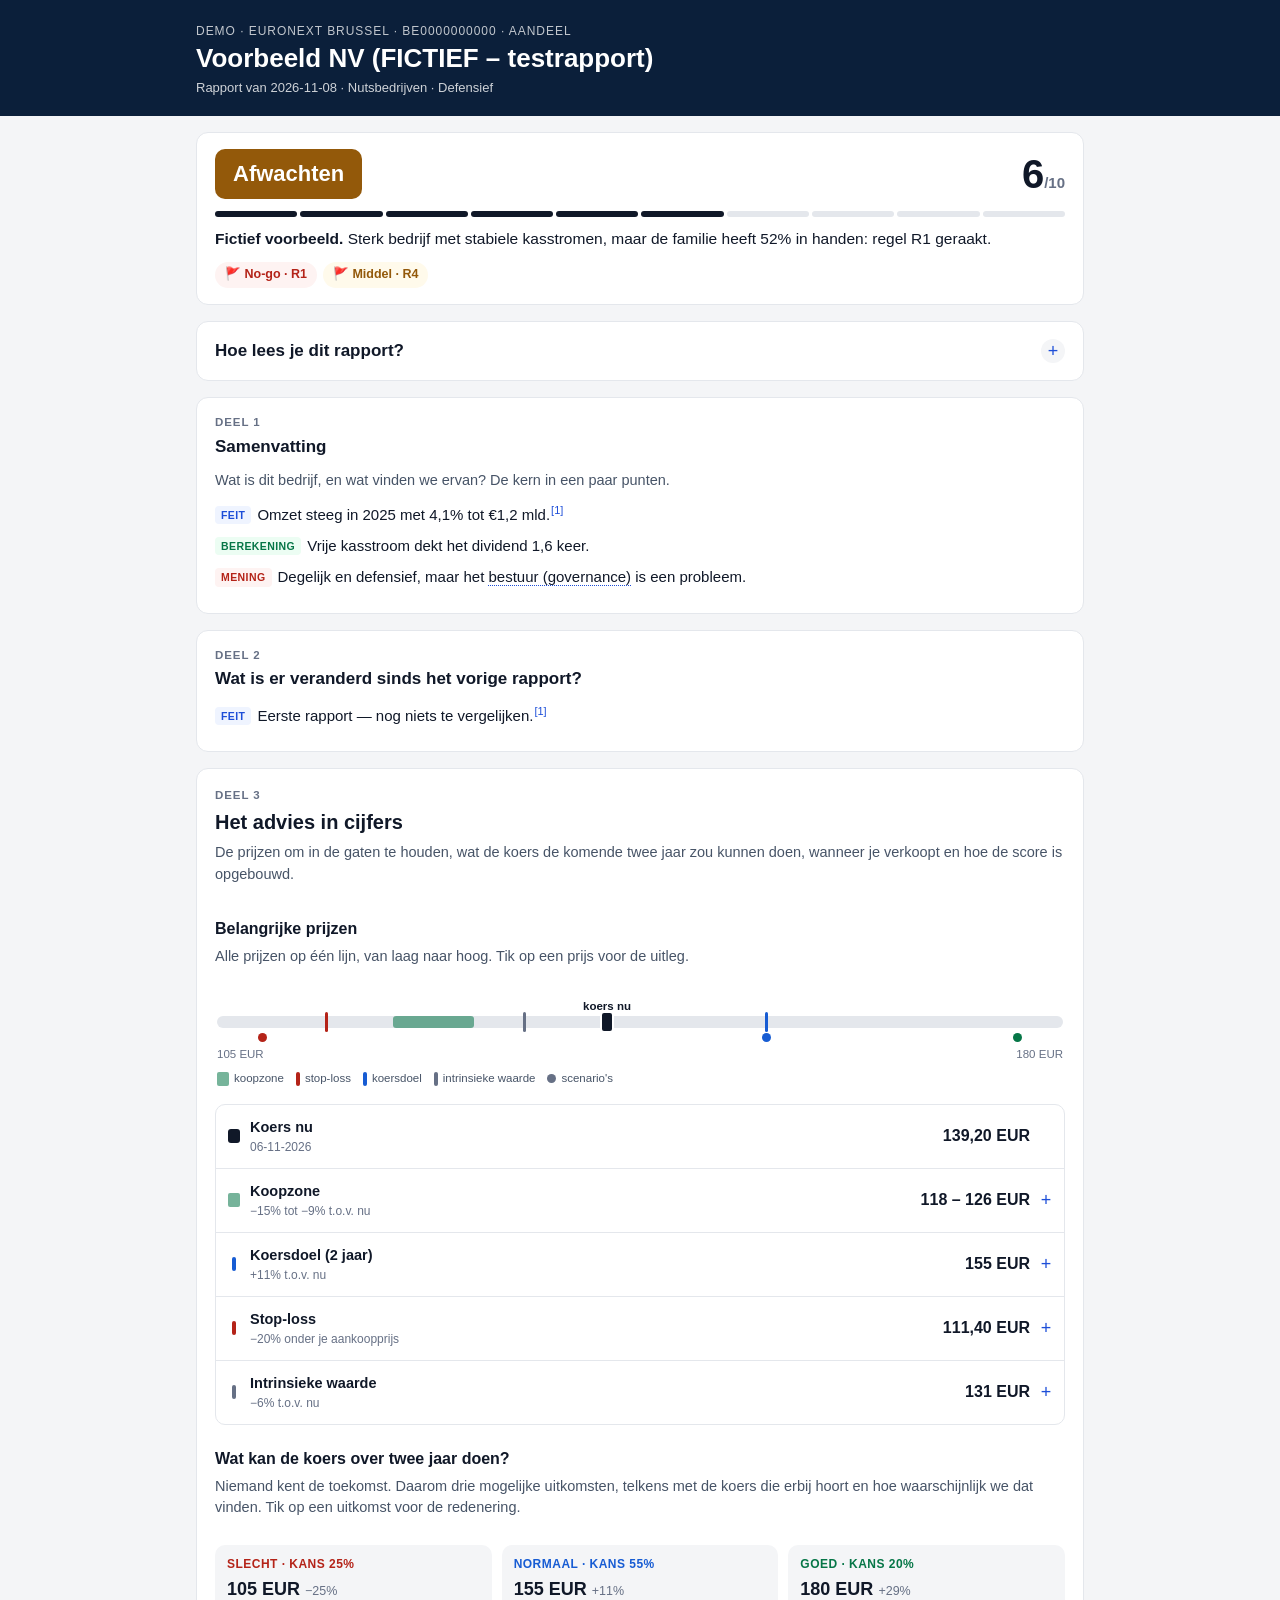
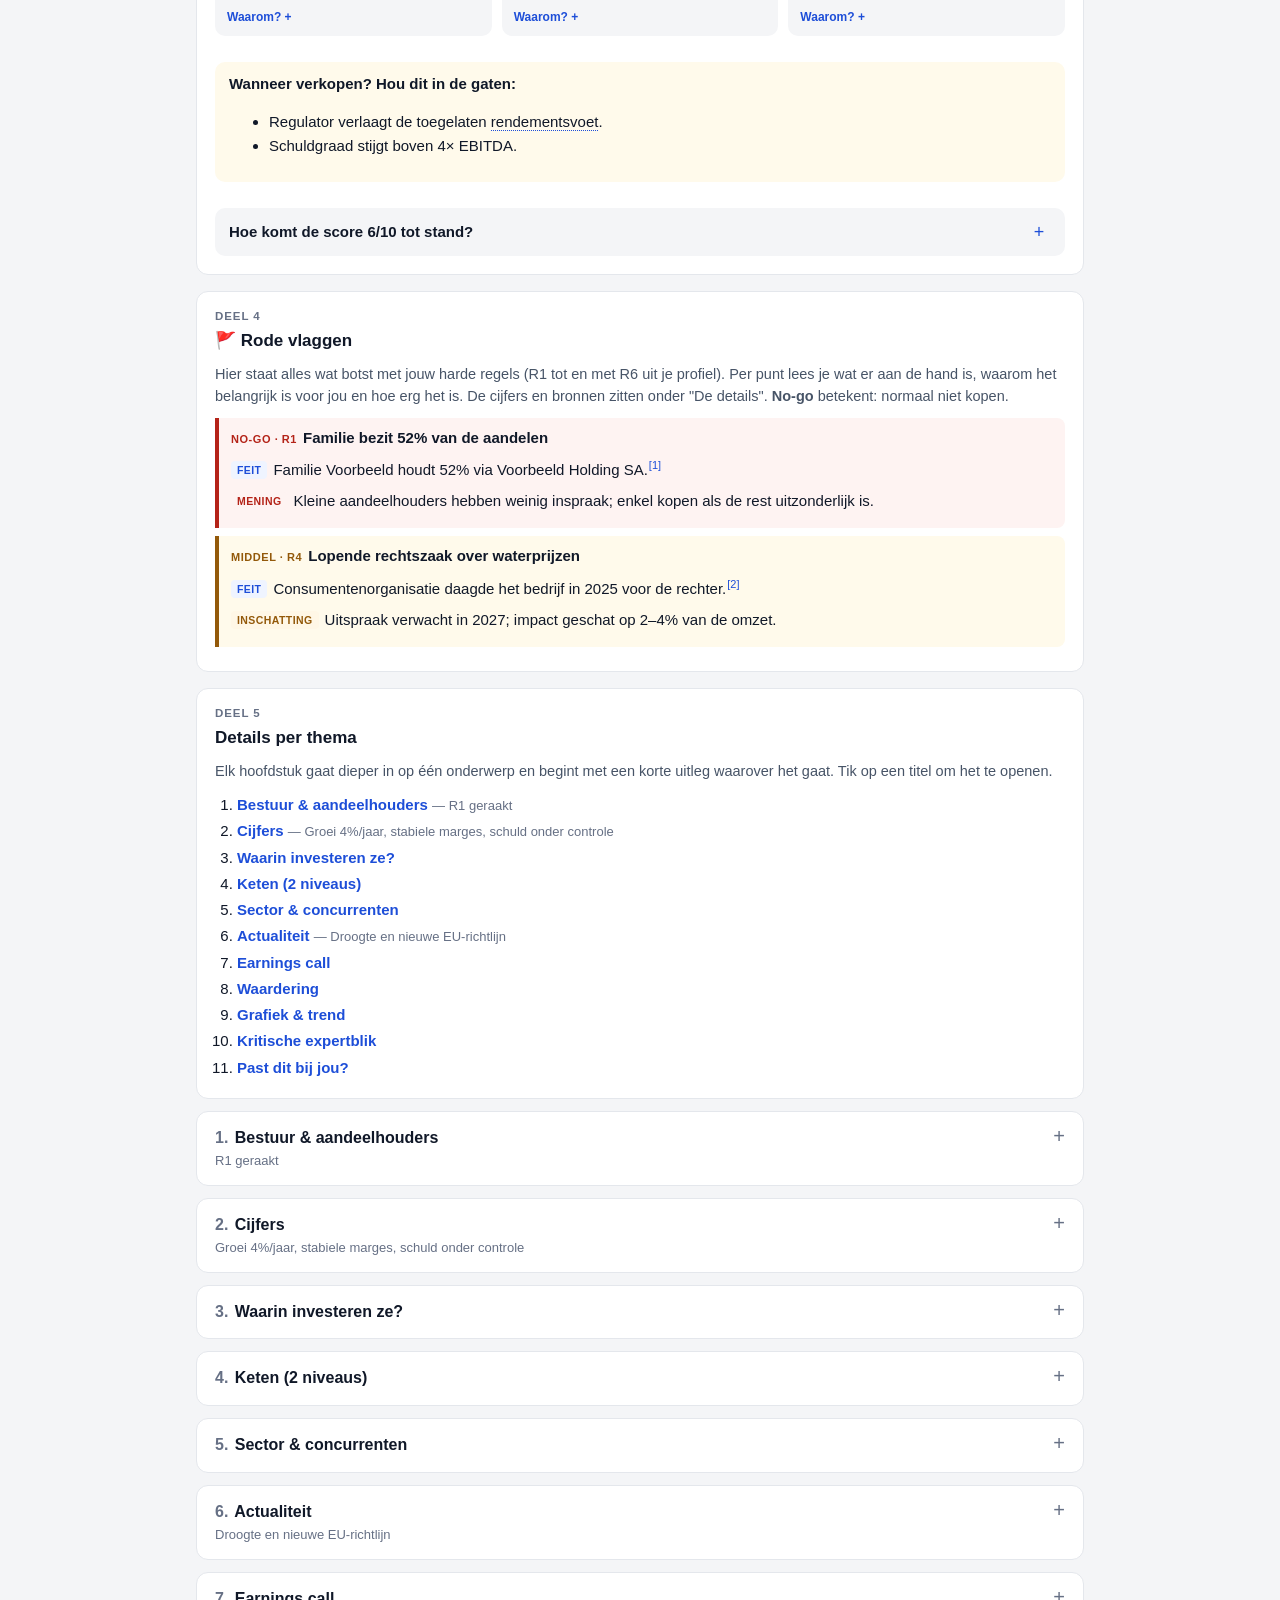
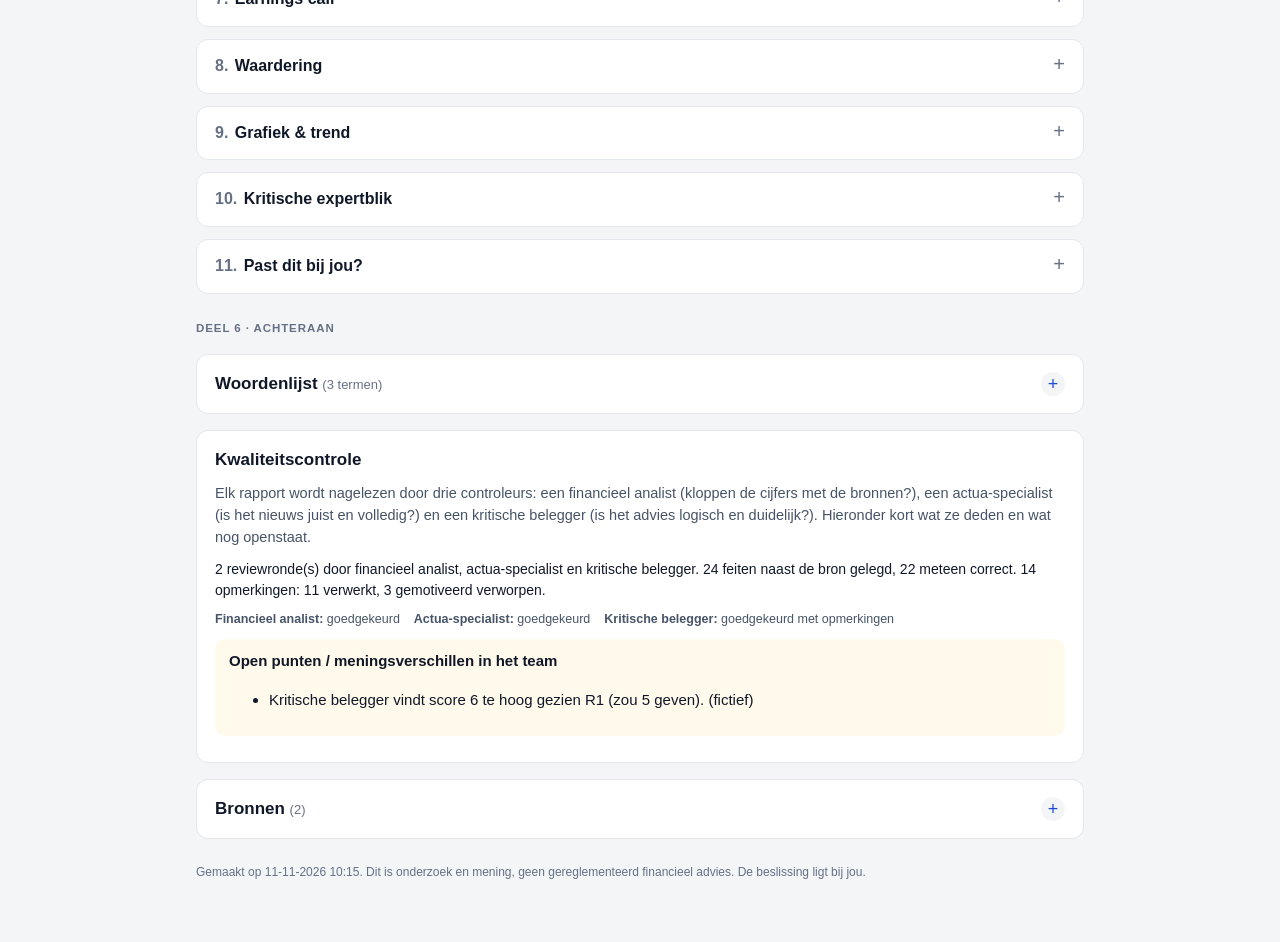
==== commit 4442e5f3: "Werkwijze: bronnenrangorde, verplichte dekkingslijst, feitenlog met citaat en snelle update - tools/" ====
--- a/voorbeelden/demo/rapport.html
+++ b/voorbeelden/demo/rapport.html
@@ -303,6 +303,8 @@
   .kort-oordeel, .prijzen, details.tegel[open] { border-color: #d0d5dd; }
   .oordeel, .pb-spoor, .pb-zone, .pb-streep, .pb-nu, .pb-bol, .k, .beoordeling i, .ko-vlag { -webkit-print-color-adjust: exact; print-color-adjust: exact; }
 }
+
+ol.bronnen .type.zwak { color: var(--mening); background: var(--mening-bg); padding: 1px 5px; border-radius: 4px; }
 </style>
 </head>
 <body><header class="kop"><div class="pagina">
@@ -565,7 +567,7 @@
     </ol>
   </details>
 
-  <p class="voet">Gemaakt op 11-11-2026 10:09. Dit is onderzoek en mening, geen gereglementeerd financieel advies. De beslissing ligt bij jou.</p>
+  <p class="voet">Gemaakt op 11-11-2026 10:15. Dit is onderzoek en mening, geen gereglementeerd financieel advies. De beslissing ligt bij jou.</p>
 </main>
 <script>
 document.addEventListener("click", function (e) {
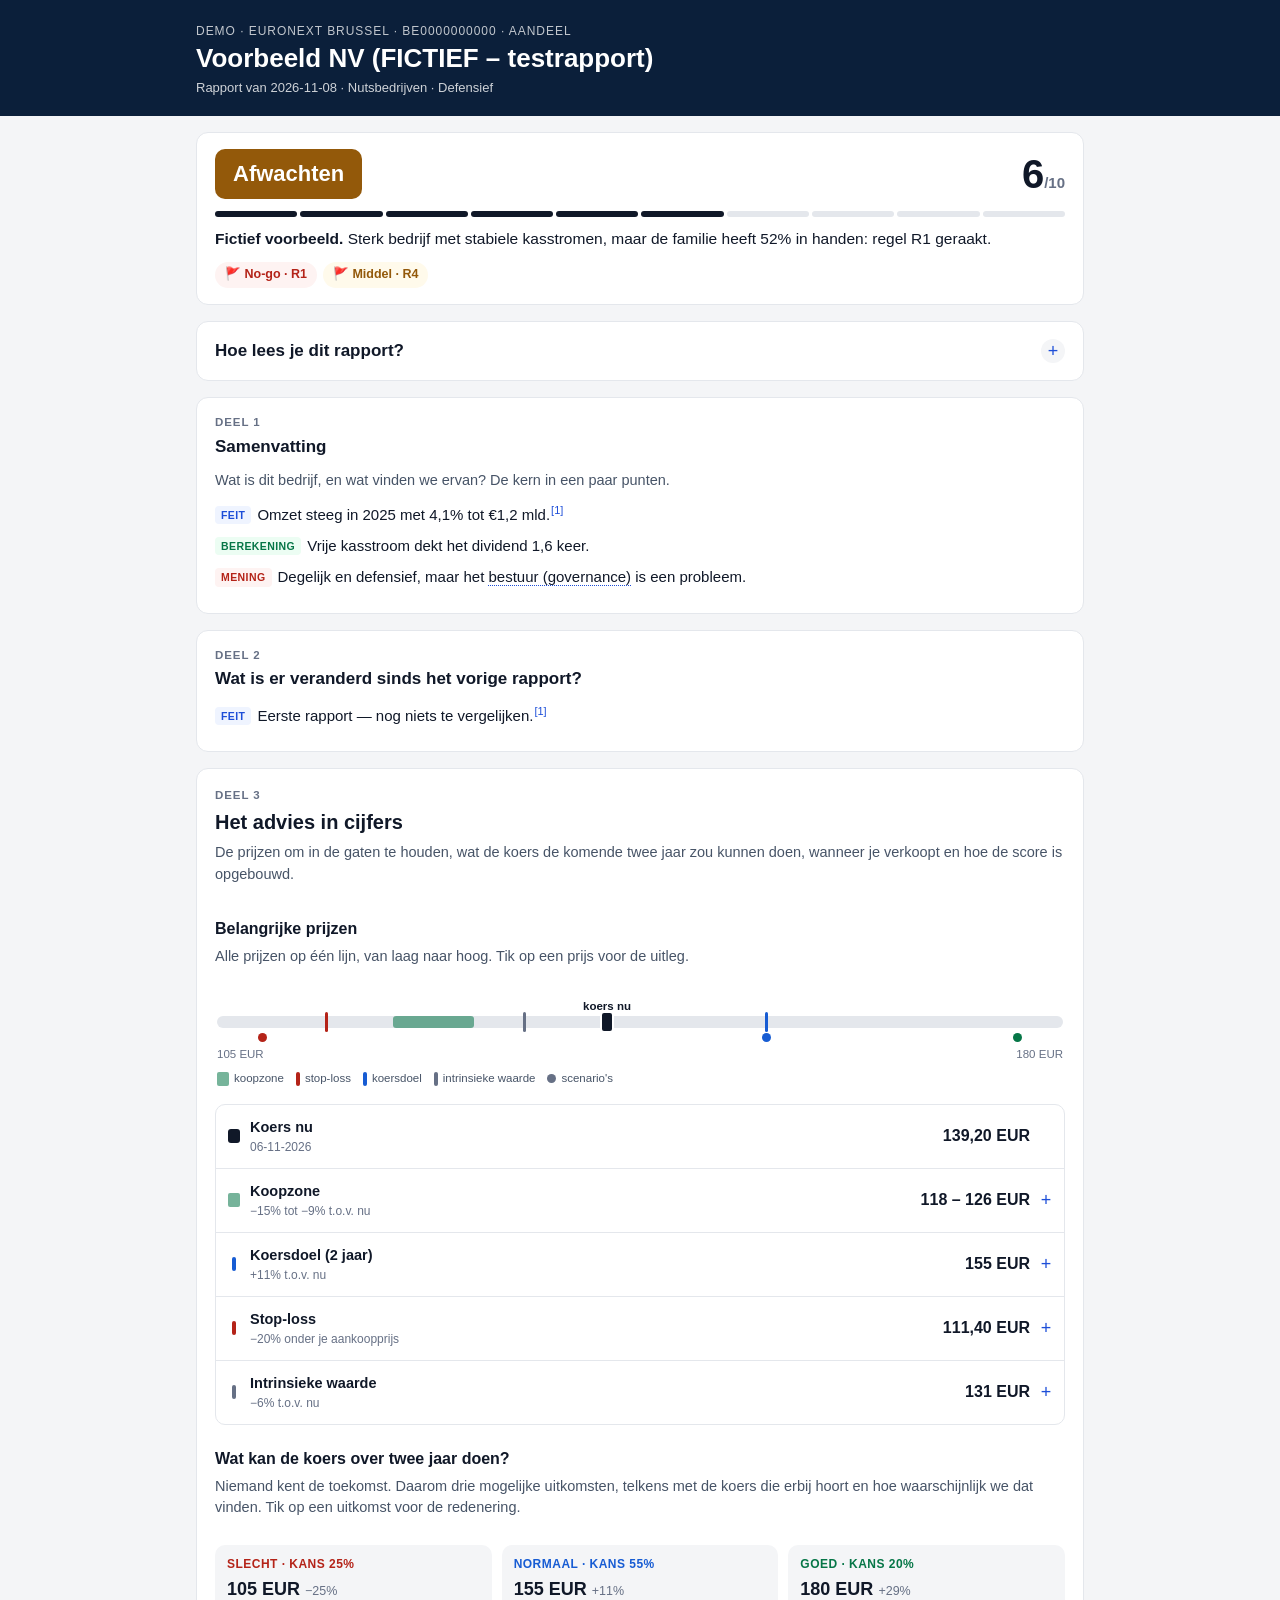
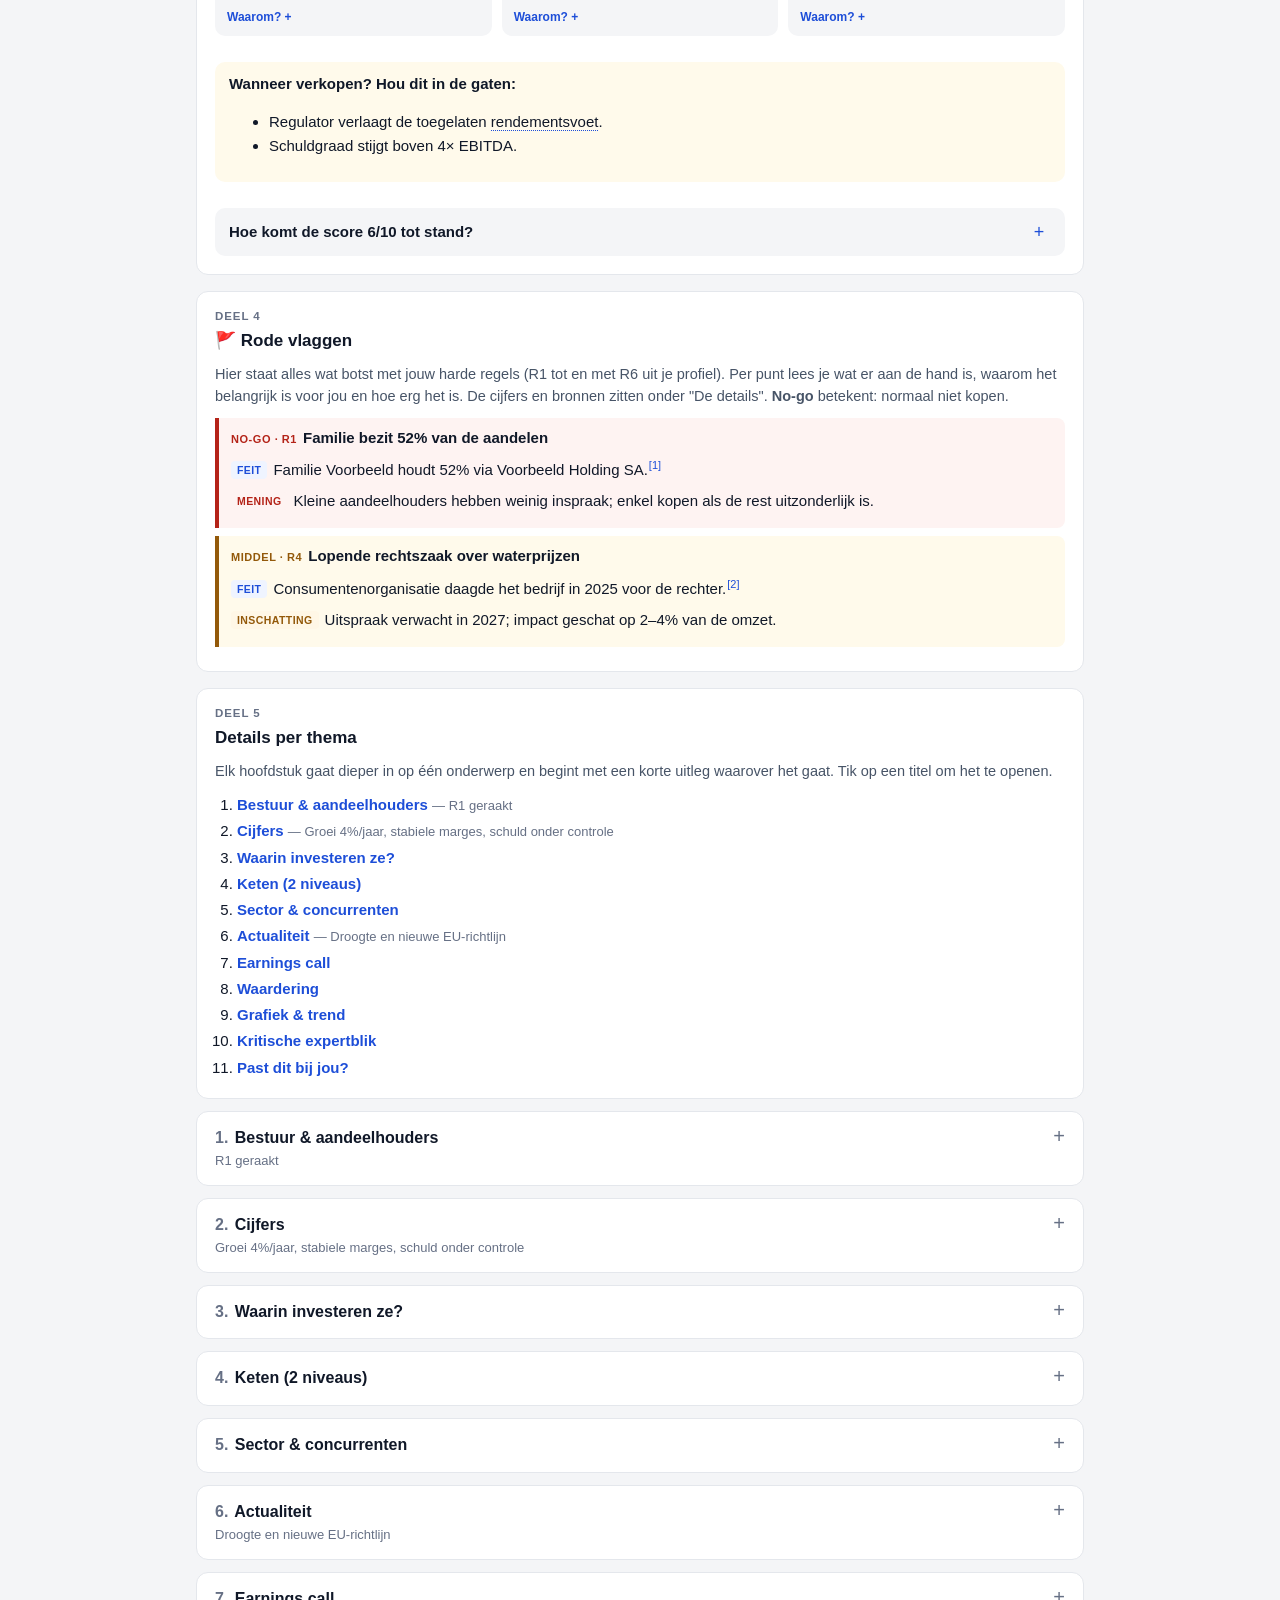
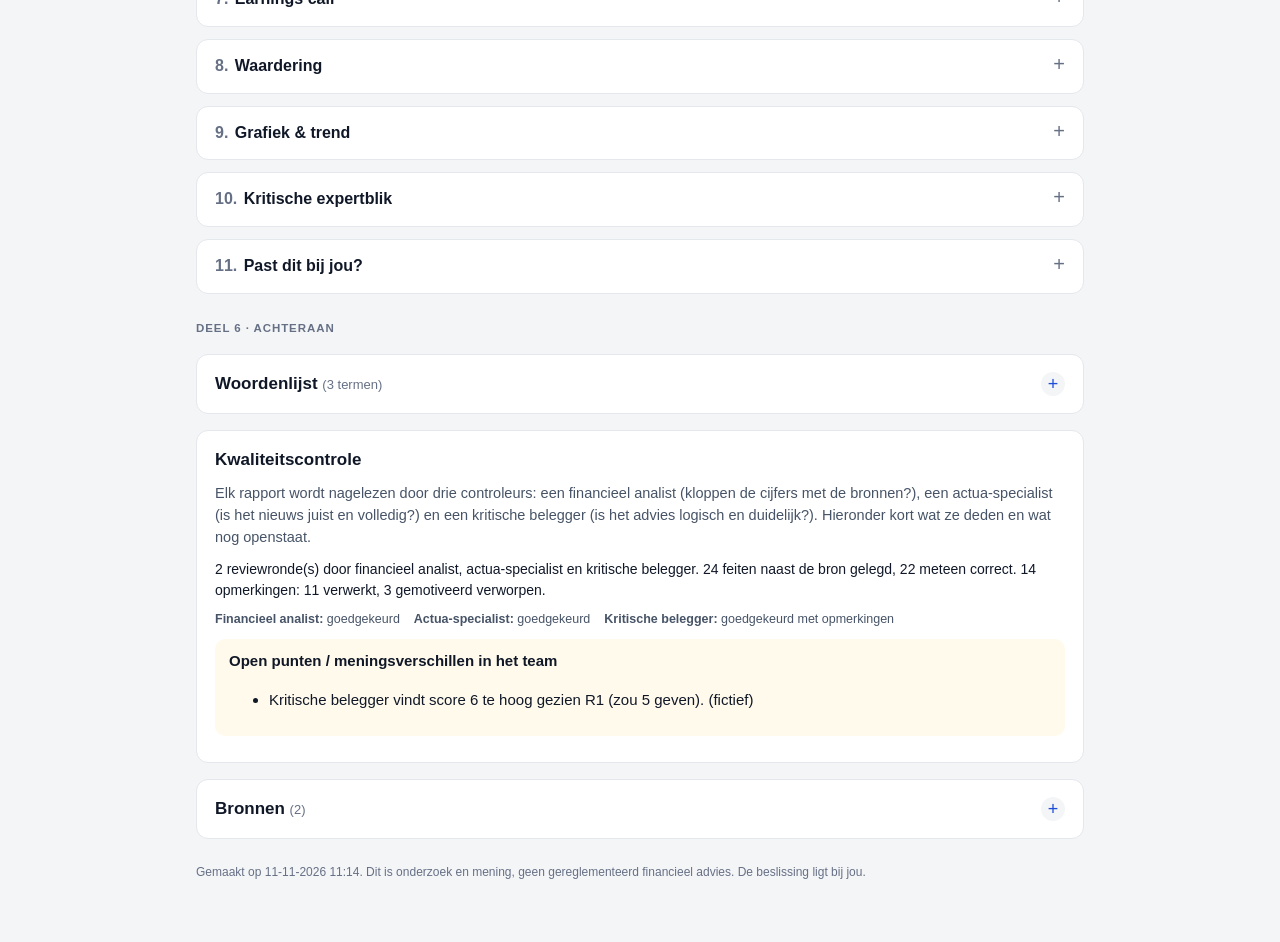
==== commit 17d58d43: "Rapport: ketenschema, aandeelhoudersbalk en extra grafieken; uitleg bij kerncijfers in rapport 8-11 " ====
--- a/voorbeelden/demo/rapport.html
+++ b/voorbeelden/demo/rapport.html
@@ -305,6 +305,29 @@
 }
 
 ol.bronnen .type.zwak { color: var(--mening); background: var(--mening-bg); padding: 1px 5px; border-radius: 4px; }
+
+/* Aandeelhoudersbalk */
+.ah-balk { margin: 8px 0 12px; }
+.ah-spoor { position: relative; display: flex; height: 22px; border-radius: 6px; overflow: visible; background: var(--rand); margin-top: 22px; }
+.ah-spoor i { display: block; height: 100%; border-right: 2px solid var(--vlak); }
+.ah-spoor i:first-child { border-radius: 6px 0 0 6px; } .ah-spoor i:last-of-type { border-radius: 0 6px 6px 0; border-right: 0; }
+.ah-spoor i.top, .k.ah-top { background: var(--nogo); } .ah-spoor i.ander, .k.ah-ander { background: var(--houden); }
+.ah-spoor i.eigen, .k.ah-eigen { background: var(--inkt-3); } .ah-spoor i.vrij, .k.ah-vrij { background: #cfd4dc; }
+.k.ah-top, .k.ah-ander, .k.ah-eigen, .k.ah-vrij { width: 12px; height: 12px; border-radius: 3px; }
+.ah-grens { position: absolute; top: -6px; bottom: -6px; width: 2px; background: var(--inkt); }
+.ah-grens span { position: absolute; bottom: 100%; left: 50%; transform: translateX(-50%); font-size: 11px; font-weight: 700; white-space: nowrap; padding-bottom: 1px; }
+
+/* Ketenschema */
+.keten { margin: 6px 0 4px; }
+.kt-centrum { display: inline-block; background: var(--kop); color: #fff; font-weight: 700; padding: 7px 14px; border-radius: 10px; }
+.kt-takken { list-style: none; margin: 0 0 0 16px; padding: 10px 0 0 16px; border-left: 2px solid var(--rand); display: grid; gap: 10px; }
+.kt-takken > li { position: relative; }
+.kt-takken > li::before { content: ""; position: absolute; left: -16px; top: 18px; width: 14px; border-top: 2px solid var(--rand); }
+.kt-tak { border: 1px solid var(--rand); border-radius: 10px; padding: 8px 12px; background: var(--vlak); }
+.kt-gewicht { float: right; margin-left: 8px; font-size: 12px; font-weight: 700; color: var(--accent); background: var(--feit-bg); padding: 1px 8px; border-radius: 999px; }
+.kt-uitleg { font-size: 13px; color: var(--inkt-2); margin-top: 2px; }
+.kt-onder { list-style: none; margin: 6px 0 0 14px; padding: 0 0 0 12px; border-left: 2px dotted var(--rand); font-size: 13px; color: var(--inkt-2); display: grid; gap: 4px; }
+@media print { .ah-spoor i, .ah-grens, .kt-centrum, .kt-gewicht { -webkit-print-color-adjust: exact; print-color-adjust: exact; } .keten { break-inside: avoid; } }
 </style>
 </head>
 <body><header class="kop"><div class="pagina">
@@ -313,7 +336,7 @@
   <div class="sub">Rapport van 2026-11-08 · Nutsbedrijven · Defensief</div>
 </div></header>
 
-<main class="pagina"><section class="pdf-blok kort-oordeel">
+<main class="pagina"><section class="pdf-blok kort-oordeel" id="oordeel">
     <div class="ko-kop">
       <div class="oordeel Afwachten">Afwachten</div><div class="ko-score" aria-label="score 6 op 10"><b>6</b><small>/10</small></div>
     </div><div class="score" aria-hidden="true"><i class="aan"></i><i class="aan"></i><i class="aan"></i><i class="aan"></i><i class="aan"></i><i class="aan"></i><i class=""></i><i class=""></i><i class=""></i><i class=""></i></div>
@@ -344,7 +367,7 @@
     </div>
   </details>
 
-  <section class="pdf-blok kaart">
+  <section class="pdf-blok kaart" id="samenvatting">
     <div class="deel">Deel 1</div>
     <h2>Samenvatting</h2>
     <p class="deel-intro">Wat is dit bedrijf, en wat vinden we ervan? De kern in een paar punten.</p><p class="blok feit"><span class="lab feit">Feit</span>Omzet steeg in 2025 met 4,1% tot €1,2 mld.<a class="ref" href="#bron-1">1</a></p><p class="blok berekening"><span class="lab berekening">Berekening</span>Vrije kasstroom dekt het dividend 1,6 keer.</p><p class="blok mening"><span class="lab mening">Mening</span>Degelijk en defensief, maar het <span class="term" tabindex="0" role="button" aria-expanded="false">bestuur (governance)</span><span class="uitleg">de manier waarop een bedrijf geleid en gecontroleerd wordt: wie beslist, wie toezicht houdt en of kleine aandeelhouders eerlijk behandeld worden</span> is een probleem.</p>
@@ -355,7 +378,7 @@
     <p class="blok feit"><span class="lab feit">Feit</span>Eerste rapport — nog niets te vergelijken.<a class="ref" href="#bron-1">1</a></p>
   </section>
 
-  <section class="advies">
+  <section class="advies" id="advies">
     <div class="vol">
       <div class="deel">Deel 3</div>
       <h2>Het advies in cijfers</h2>
@@ -449,7 +472,7 @@
       </div>
   </section>
 
-  <nav class="pdf-blok kaart inhoudstafel">
+  <nav class="pdf-blok kaart inhoudstafel" id="details">
     <div class="deel">Deel 5</div>
     <h2>Details per thema</h2>
     <p class="deel-intro">Elk hoofdstuk gaat dieper in op één onderwerp en begint met een korte uitleg waarover het gaat. Tik op een titel om het te openen.</p>
@@ -460,6 +483,10 @@
     <summary><span><span class="nr">1.</span> Bestuur &amp; aandeelhouders<span class="kort">R1 geraakt</span></span></summary>
     <div class="inhoud">
         <div class="tabel-titel">Aandeelhoudersstructuur<a class="ref" href="#bron-1">1</a></div>
+        <div class="ah-balk" role="img" aria-label="Verdeling van de aandelen; de drie grootste aandeelhouders samen 52%">
+          <div class="ah-spoor"><i class="top" style="width: 52.0%" title="Familie Voorbeeld 52%"></i><i class="eigen" style="width: 3.1%" title="Eigen aandelen 3,10%"></i><i class="vrij" style="width: 44.9%" title="Vrij verhandelbaar 44,90%"></i><b class="ah-grens" style="left: 49%"><span>49%-grens</span></b></div>
+          <div class="pb-legende"><span><i class="k ah-top"></i>drie grootste aandeelhouders (52%)</span><span><i class="k ah-ander"></i>andere gemelde</span><span><i class="k ah-eigen"></i>eigen aandelen</span><span><i class="k ah-vrij"></i>vrij verhandelbaar</span></div>
+        </div>
         <div class="tabelwrap"><table>
           <thead><tr><th>Aandeelhouder</th><th>Kapitaal %</th><th>Stemrecht %</th></tr></thead>
           <tbody><tr><td>Familie Voorbeeld<div class="bijschrift">via Voorbeeld Holding SA</div></td><td>52</td><td>52</td></tr><tr><td>Eigen aandelen</td><td>3,10</td><td>0</td></tr><tr><td>Vrij verhandelbaar</td><td>44,90</td><td></td></tr></tbody>
@@ -567,7 +594,7 @@
     </ol>
   </details>
 
-  <p class="voet">Gemaakt op 11-11-2026 10:15. Dit is onderzoek en mening, geen gereglementeerd financieel advies. De beslissing ligt bij jou.</p>
+  <p class="voet">Gemaakt op 11-11-2026 11:14. Dit is onderzoek en mening, geen gereglementeerd financieel advies. De beslissing ligt bij jou.</p>
 </main>
 <script>
 document.addEventListener("click", function (e) {
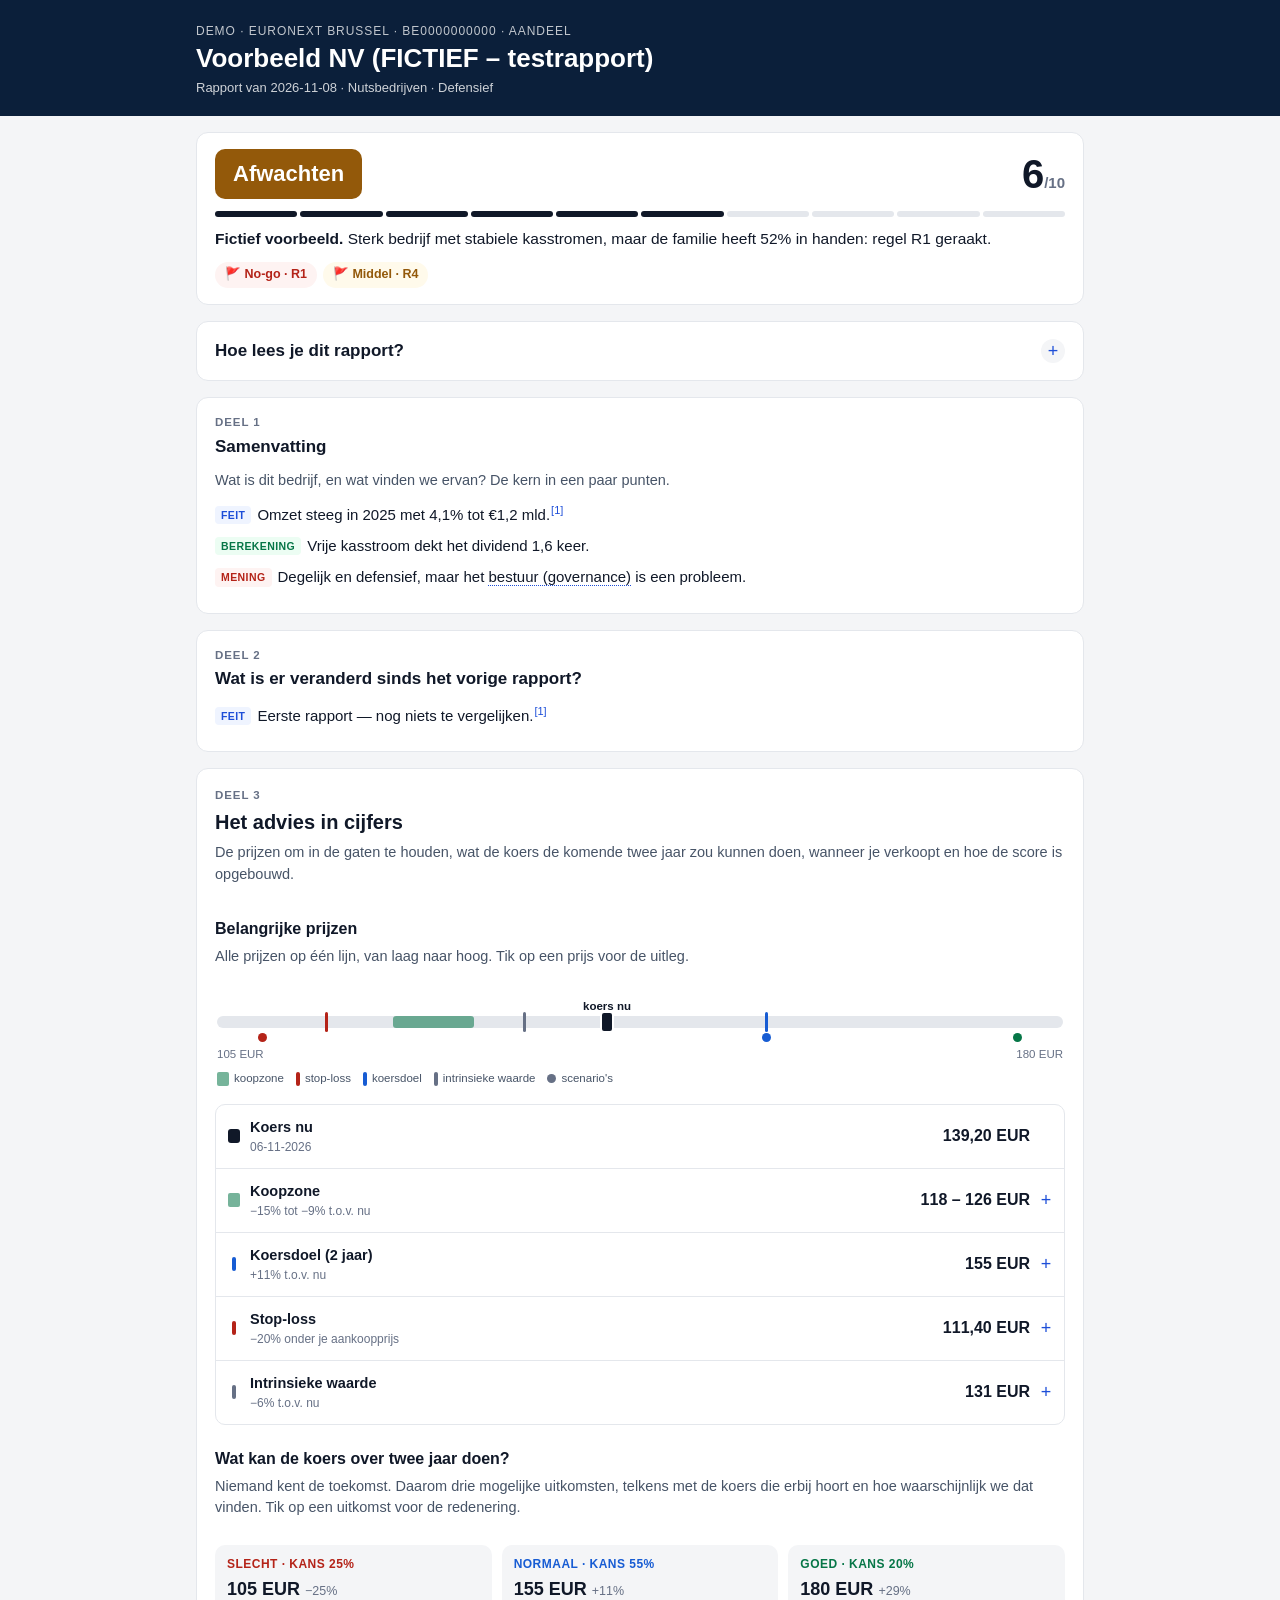
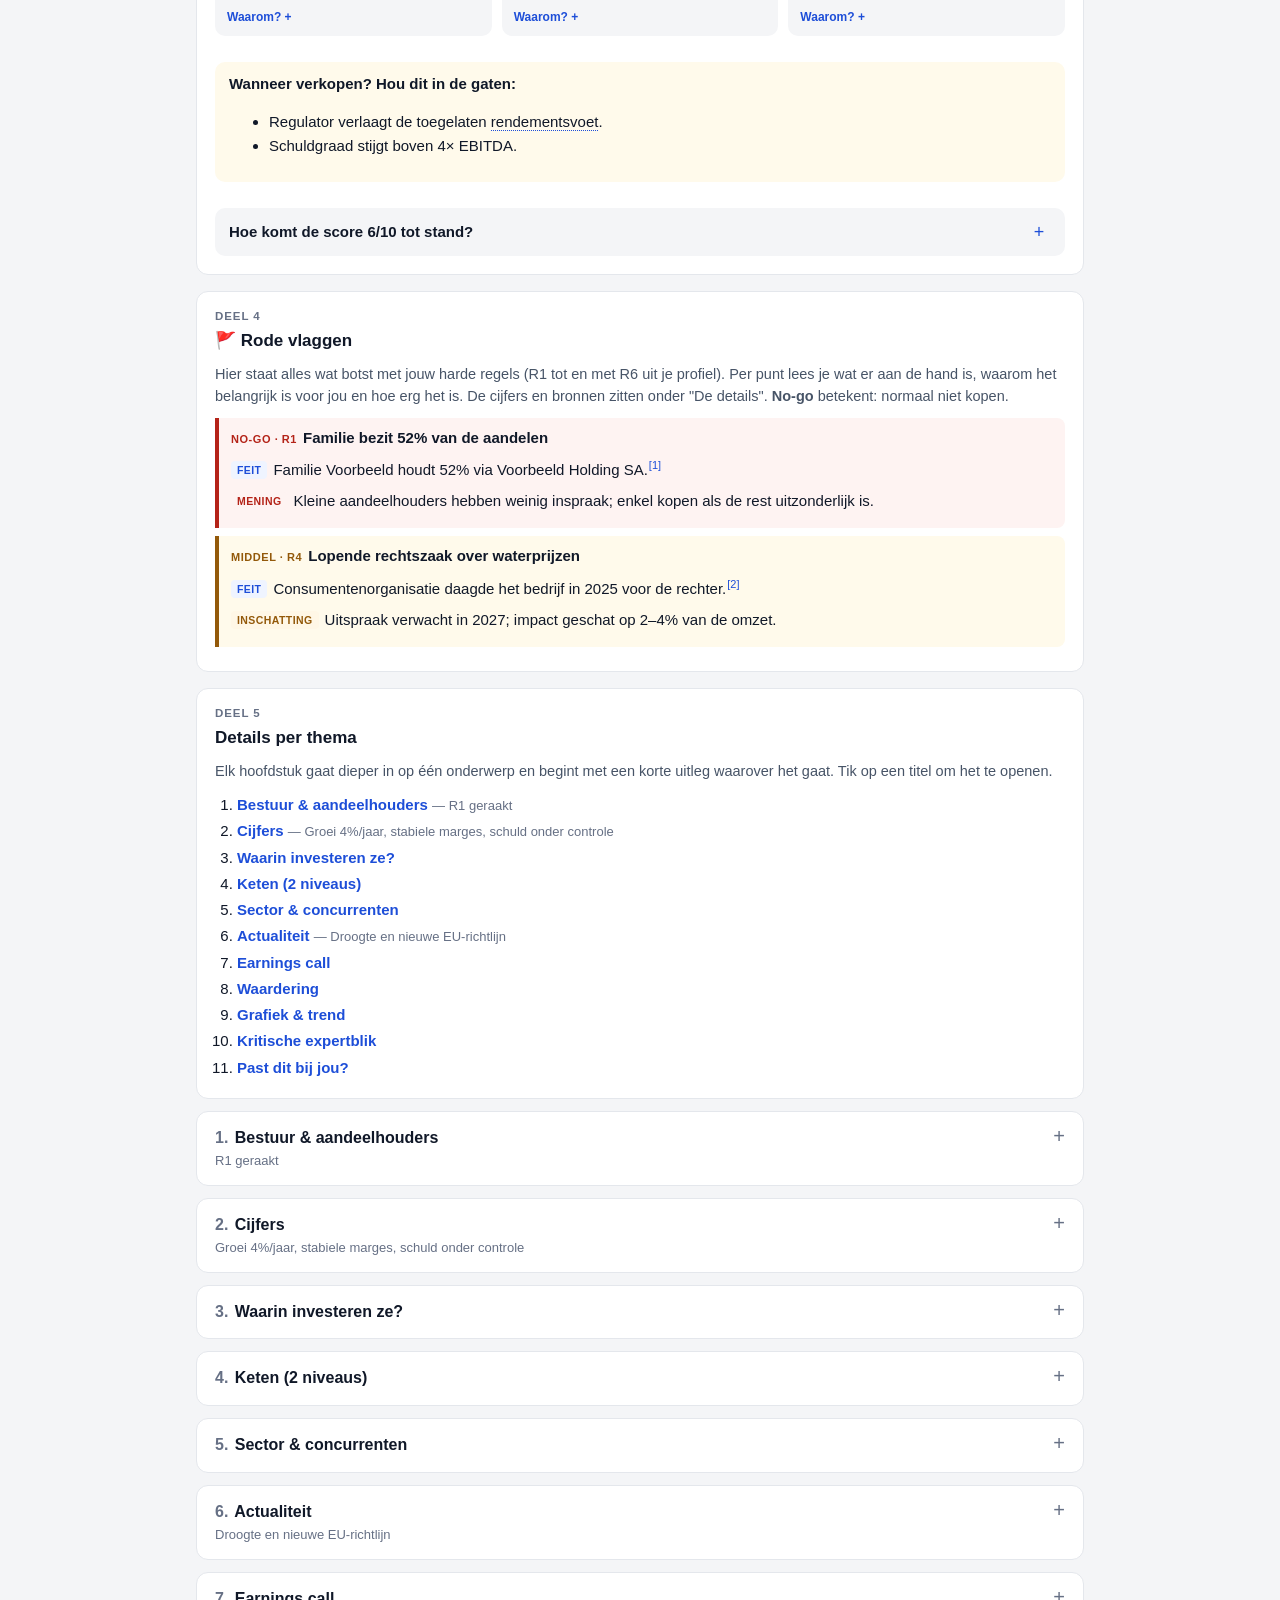
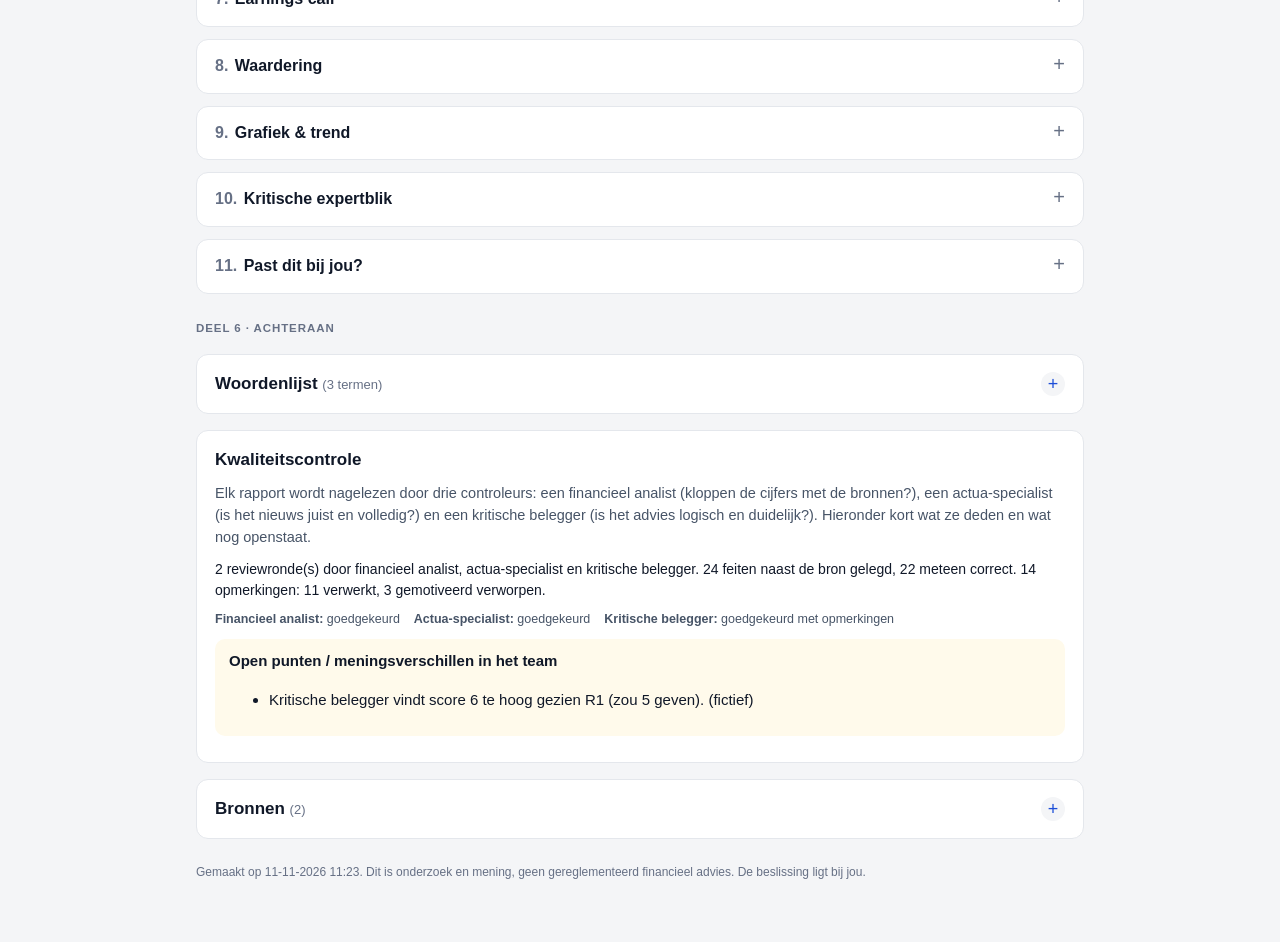
==== commit 2c049f5b: "Sofina 11-11: zwakke bronnen vervangen door originelen, feiten rechtgezet, dekkingslijst en feitenlo" ====
--- a/voorbeelden/demo/rapport.html
+++ b/voorbeelden/demo/rapport.html
@@ -594,7 +594,7 @@
     </ol>
   </details>
 
-  <p class="voet">Gemaakt op 11-11-2026 11:14. Dit is onderzoek en mening, geen gereglementeerd financieel advies. De beslissing ligt bij jou.</p>
+  <p class="voet">Gemaakt op 11-11-2026 11:23. Dit is onderzoek en mening, geen gereglementeerd financieel advies. De beslissing ligt bij jou.</p>
 </main>
 <script>
 document.addEventListener("click", function (e) {
